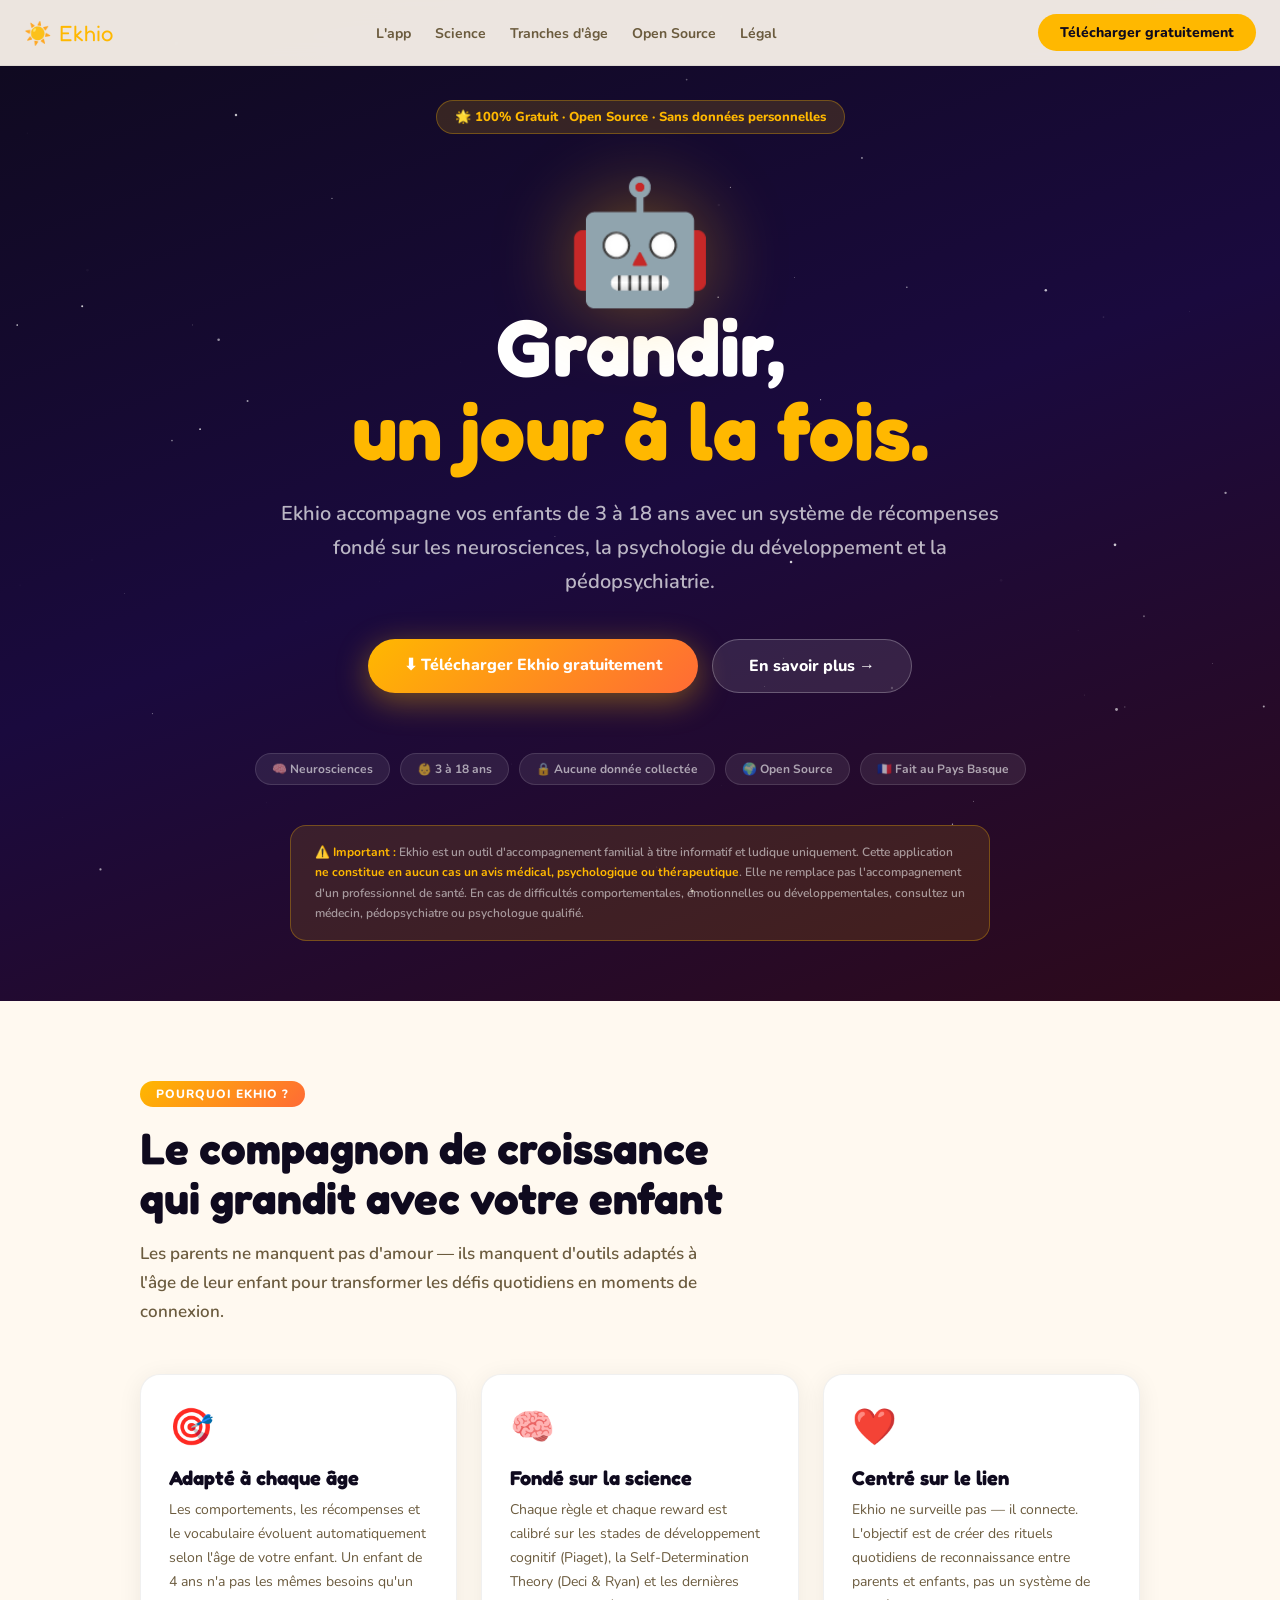
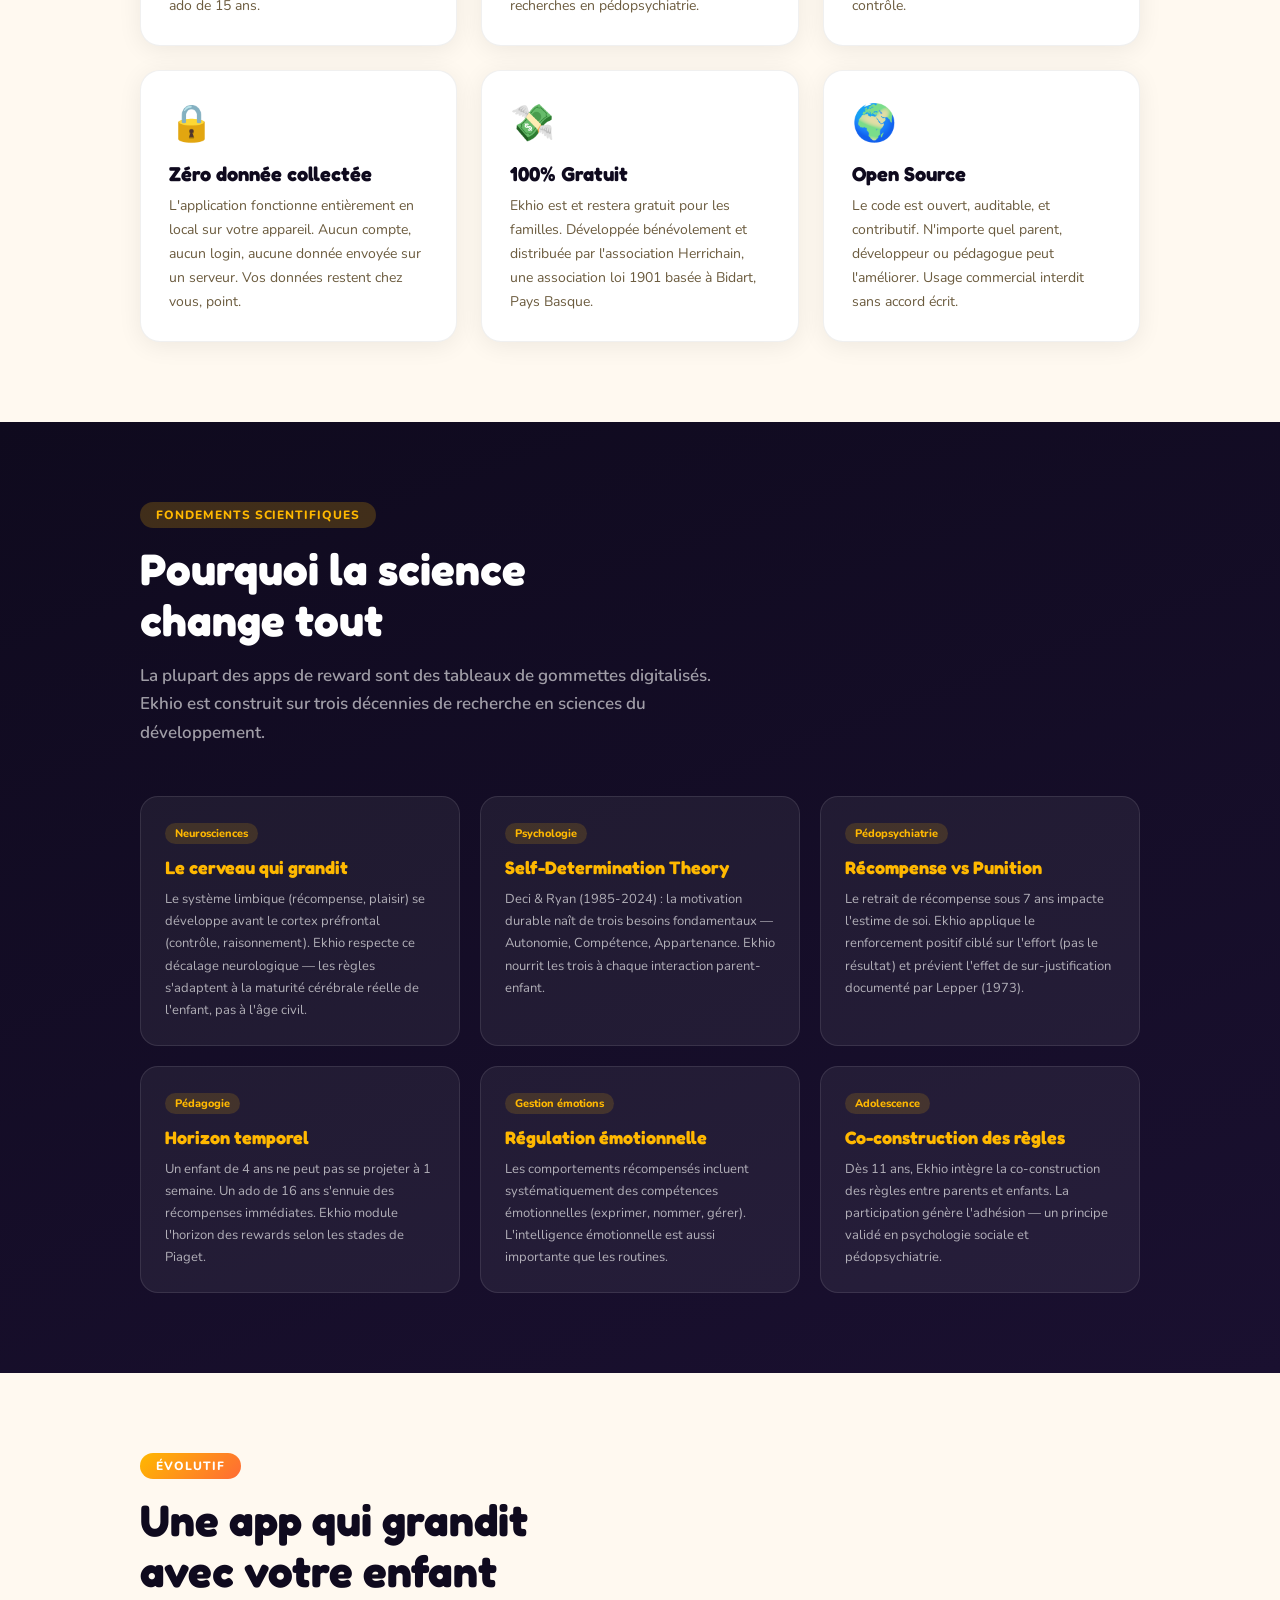
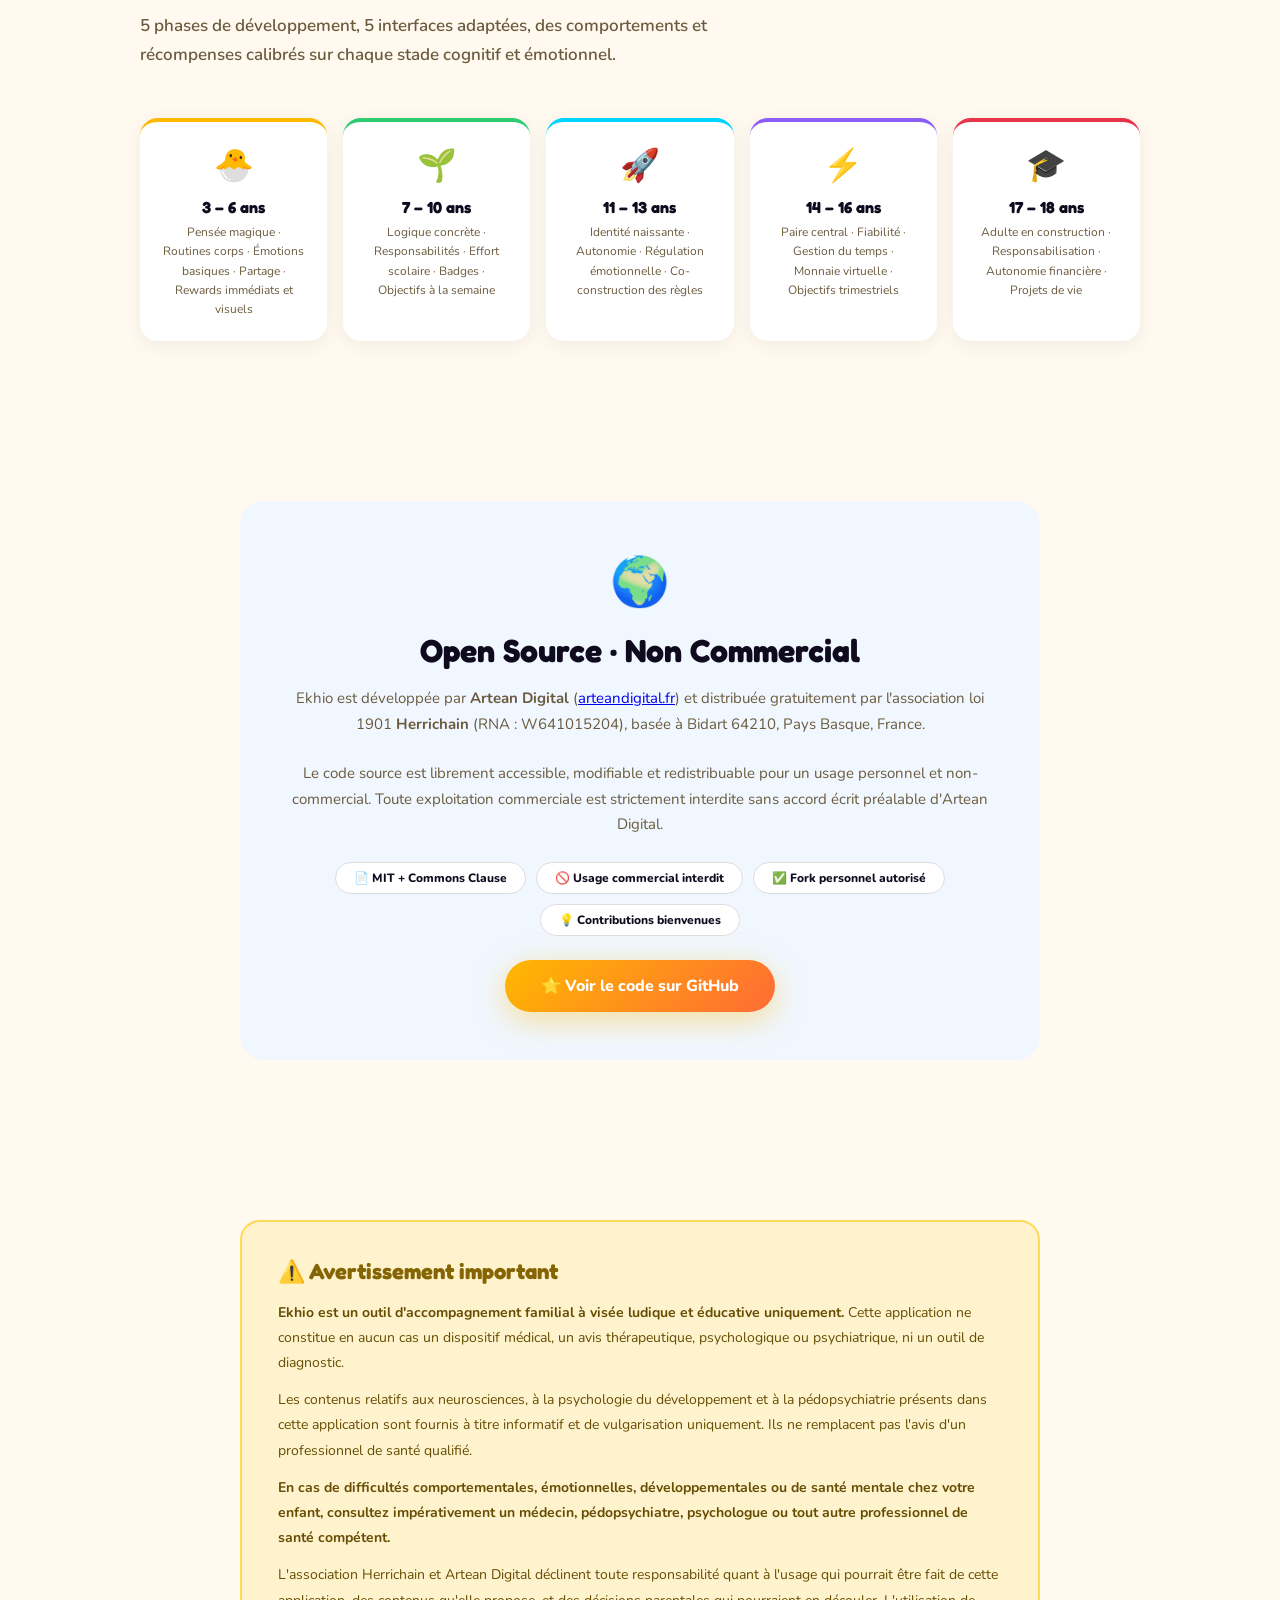
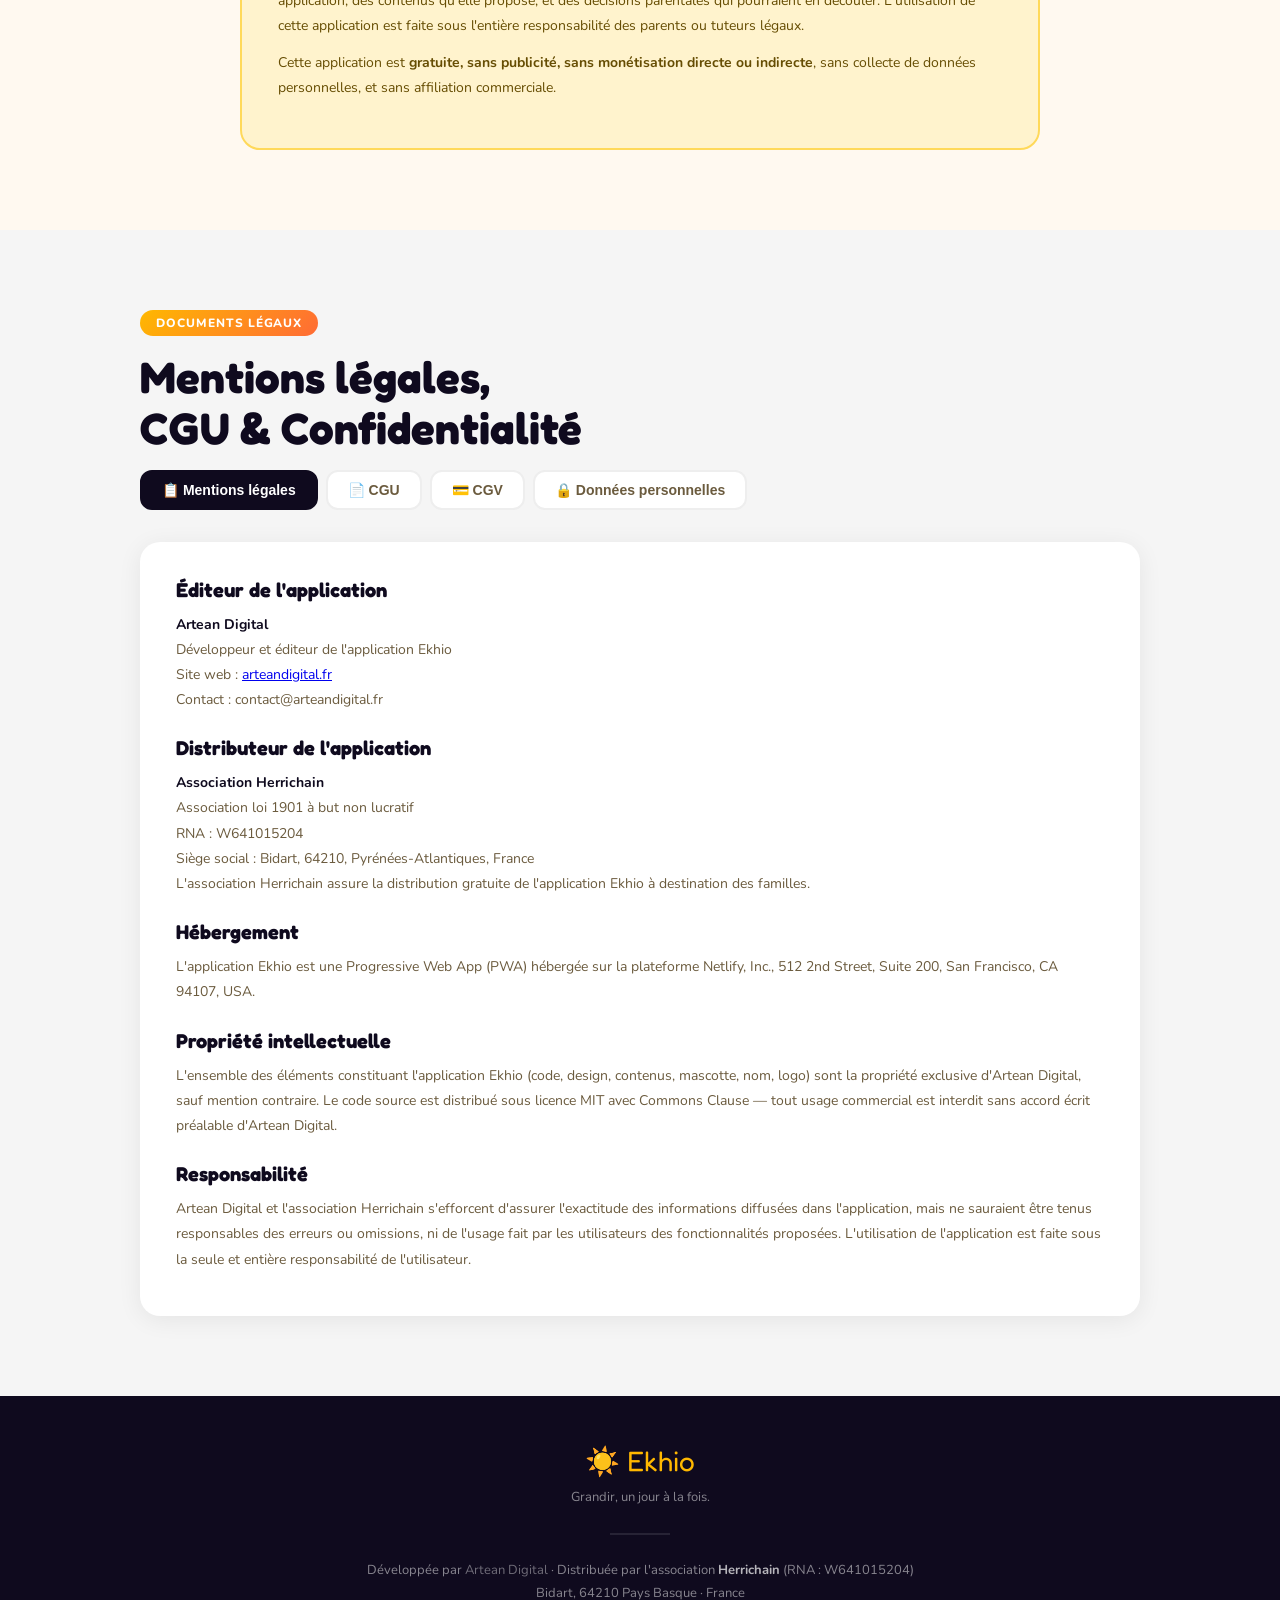
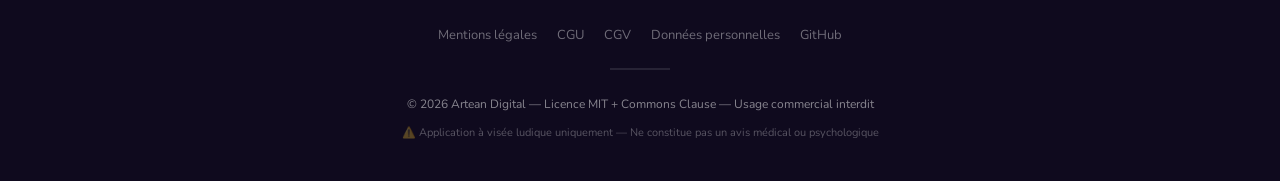
==== index.html @ a91593f1 "🌟 Initial commit — Ekhio landing page, LICENSE MIT+Commons Clause, README" ====
<!DOCTYPE html>
<html lang="fr">
<head>
  <meta charset="UTF-8">
  <meta name="viewport" content="width=device-width, initial-scale=1.0">
  <title>Ekhio — Le compagnon de croissance de vos enfants</title>
  <meta name="description" content="Ekhio est une application familiale gratuite et open source pour accompagner la croissance de vos enfants de 3 à 18 ans. Fondée sur les neurosciences et la pédopsychiatrie.">
  <link rel="preconnect" href="https://fonts.googleapis.com">
  <link href="https://fonts.googleapis.com/css2?family=Nunito:wght@400;600;700;800;900&family=Fredoka+One&display=swap" rel="stylesheet">
  <style>
    :root {
      --sun: #FFB800;
      --sun-dark: #E8A000;
      --red: #E8344A;
      --dark: #0F0A1E;
      --dark2: #1A1030;
      --text: #1A1208;
      --muted: #6B5B3E;
      --faint: #B8A898;
      --bg: #FFF9F0;
      --white: #FFFFFF;
      --green: #2ECC71;
      --purple: #8B5CF6;
      --cyan: #00D4FF;
    }
    *{margin:0;padding:0;box-sizing:border-box}
    html{scroll-behavior:smooth}
    body{font-family:'Nunito',sans-serif;background:var(--bg);color:var(--text);overflow-x:hidden}

    /* ===== NAV ===== */
    nav{position:fixed;top:0;left:0;right:0;z-index:100;background:rgba(255,249,240,0.92);backdrop-filter:blur(12px);border-bottom:1px solid rgba(0,0,0,.06);padding:14px 24px;display:flex;align-items:center;justify-content:space-between}
    .nav-logo{font-family:'Fredoka One',cursive;font-size:22px;color:var(--dark);display:flex;align-items:center;gap:8px}
    .nav-logo span{color:var(--sun)}
    .nav-links{display:flex;gap:24px;list-style:none}
    .nav-links a{text-decoration:none;color:var(--muted);font-weight:700;font-size:14px;transition:.2s}
    .nav-links a:hover{color:var(--dark)}
    .nav-cta{background:var(--sun);color:var(--dark);border-radius:999px;padding:9px 22px;font-weight:800;font-size:14px;text-decoration:none;transition:.2s}
    .nav-cta:hover{background:var(--sun-dark)}
    @media(max-width:640px){.nav-links{display:none}}

    /* ===== HERO ===== */
    .hero{min-height:100vh;background:linear-gradient(160deg,#0F0A1E 0%,#1A0A3E 50%,#2E0A1A 100%);display:flex;align-items:center;justify-content:center;padding:100px 24px 60px;position:relative;overflow:hidden}
    .hero-stars{position:absolute;inset:0;pointer-events:none}
    .hero-inner{max-width:900px;width:100%;text-align:center;position:relative;z-index:2}
    .hero-badge{display:inline-flex;align-items:center;gap:8px;background:rgba(255,184,0,.15);border:1px solid rgba(255,184,0,.3);border-radius:999px;padding:7px 18px;font-size:13px;font-weight:800;color:var(--sun);margin-bottom:28px}
    .hero h1{font-family:'Fredoka One',cursive;font-size:clamp(42px,8vw,80px);color:#fff;line-height:1.05;margin-bottom:24px}
    .hero h1 span{color:var(--sun)}
    .hero-sub{font-size:clamp(16px,2.5vw,20px);color:rgba(255,255,255,.7);max-width:60ch;margin:0 auto 40px;line-height:1.7;font-weight:600}
    .hero-btns{display:flex;gap:14px;justify-content:center;flex-wrap:wrap;margin-bottom:60px}
    .btn-primary{background:linear-gradient(135deg,var(--sun),#FF6B35);color:#fff;border-radius:999px;padding:15px 36px;font-weight:800;font-size:16px;text-decoration:none;box-shadow:0 8px 32px rgba(255,184,0,.4);transition:.2s}
    .btn-primary:hover{transform:translateY(-2px);box-shadow:0 12px 40px rgba(255,184,0,.5)}
    .btn-secondary{background:rgba(255,255,255,.1);color:#fff;border:1.5px solid rgba(255,255,255,.25);border-radius:999px;padding:15px 36px;font-weight:800;font-size:16px;text-decoration:none;transition:.2s}
    .btn-secondary:hover{background:rgba(255,255,255,.18)}
    .hero-robot{font-size:120px;margin-bottom:-20px;filter:drop-shadow(0 0 40px rgba(255,184,0,.4));animation:float 4s ease-in-out infinite}
    @keyframes float{0%,100%{transform:translateY(0)}50%{transform:translateY(-16px)}}
    .hero-pills{display:flex;gap:10px;justify-content:center;flex-wrap:wrap}
    .pill{background:rgba(255,255,255,.08);border:1px solid rgba(255,255,255,.12);border-radius:999px;padding:7px 16px;font-size:12px;font-weight:700;color:rgba(255,255,255,.6)}

    /* ===== DISCLAIMER HERO ===== */
    .disclaimer-hero{background:rgba(255,184,0,.12);border:1.5px solid rgba(255,184,0,.3);border-radius:16px;padding:16px 24px;max-width:700px;margin:40px auto 0;text-align:left}
    .disclaimer-hero p{font-size:12px;color:rgba(255,255,255,.55);line-height:1.7;font-weight:600}
    .disclaimer-hero strong{color:var(--sun)}

    /* ===== SECTIONS ===== */
    section{padding:80px 24px}
    .container{max-width:1000px;margin:0 auto}
    .section-badge{display:inline-block;background:linear-gradient(135deg,var(--sun),#FF6B35);color:#fff;border-radius:999px;padding:5px 16px;font-size:12px;font-weight:800;margin-bottom:16px;text-transform:uppercase;letter-spacing:.08em}
    .section-title{font-family:'Fredoka One',cursive;font-size:clamp(28px,5vw,44px);color:var(--dark);margin-bottom:16px;line-height:1.15}
    .section-sub{font-size:17px;color:var(--muted);max-width:58ch;line-height:1.7;font-weight:600;margin-bottom:48px}

    /* ===== VALEUR ===== */
    .value-grid{display:grid;grid-template-columns:repeat(auto-fit,minmax(280px,1fr));gap:24px}
    .value-card{background:#fff;border-radius:20px;padding:28px;box-shadow:0 4px 24px rgba(0,0,0,.07);border:1.5px solid rgba(0,0,0,.06)}
    .value-card .ic{font-size:36px;margin-bottom:14px}
    .value-card h3{font-family:'Fredoka One',cursive;font-size:20px;color:var(--dark);margin-bottom:8px}
    .value-card p{font-size:14px;color:var(--muted);line-height:1.7}

    /* ===== SCIENCE ===== */
    .science{background:linear-gradient(160deg,#0F0A1E,#1A1030)}
    .science .section-title{color:#fff}
    .science .section-sub{color:rgba(255,255,255,.6)}
    .science-grid{display:grid;grid-template-columns:repeat(auto-fit,minmax(260px,1fr));gap:20px}
    .science-card{background:rgba(255,255,255,.06);border:1px solid rgba(255,255,255,.1);border-radius:18px;padding:24px}
    .science-card h3{font-family:'Fredoka One',cursive;font-size:18px;color:var(--sun);margin-bottom:10px}
    .science-card p{font-size:13px;color:rgba(255,255,255,.65);line-height:1.7}
    .science-card .tag{display:inline-block;background:rgba(255,184,0,.15);color:var(--sun);border-radius:999px;padding:3px 10px;font-size:11px;font-weight:800;margin-bottom:12px}

    /* ===== AGES ===== */
    .ages-grid{display:grid;grid-template-columns:repeat(auto-fit,minmax(180px,1fr));gap:16px}
    .age-card{background:#fff;border-radius:18px;padding:22px;box-shadow:0 4px 20px rgba(0,0,0,.06);border-top:4px solid var(--accent, var(--sun));text-align:center}
    .age-card .emoji{font-size:32px;margin-bottom:10px}
    .age-card h3{font-family:'Fredoka One',cursive;font-size:16px;color:var(--dark);margin-bottom:6px}
    .age-card p{font-size:12px;color:var(--muted);line-height:1.6}

    /* ===== OPEN SOURCE ===== */
    .opensource{background:#F0F7FF;border-radius:24px;padding:48px;text-align:center;max-width:800px;margin:0 auto}
    .opensource h2{font-family:'Fredoka One',cursive;font-size:32px;color:var(--dark);margin-bottom:16px}
    .opensource p{font-size:15px;color:var(--muted);line-height:1.7;margin-bottom:24px}
    .license-badges{display:flex;gap:10px;justify-content:center;flex-wrap:wrap}
    .license-badge{background:#fff;border:1.5px solid #ddd;border-radius:999px;padding:7px 18px;font-size:12px;font-weight:800;color:var(--dark)}

    /* ===== DISCLAIMER SECTION ===== */
    .disclaimer-section{background:#FFF3CD;border:2px solid #FFD95A;border-radius:20px;padding:36px;max-width:800px;margin:0 auto}
    .disclaimer-section h2{font-family:'Fredoka One',cursive;font-size:22px;color:#856404;margin-bottom:16px;display:flex;align-items:center;gap:10px}
    .disclaimer-section p{font-size:14px;color:#664d03;line-height:1.8;margin-bottom:12px}

    /* ===== LEGAL TABS ===== */
    .legal-tabs{display:flex;gap:8px;flex-wrap:wrap;margin-bottom:32px}
    .legal-tab{background:#fff;border:2px solid #eee;border-radius:12px;padding:10px 20px;font-weight:800;font-size:14px;cursor:pointer;transition:.2s;color:var(--muted)}
    .legal-tab.active{background:var(--dark);color:#fff;border-color:var(--dark)}
    .legal-content{display:none;background:#fff;border-radius:20px;padding:36px;box-shadow:0 4px 24px rgba(0,0,0,.07)}
    .legal-content.active{display:block}
    .legal-content h3{font-family:'Fredoka One',cursive;font-size:20px;color:var(--dark);margin:24px 0 10px}
    .legal-content h3:first-child{margin-top:0}
    .legal-content p,.legal-content li{font-size:14px;color:var(--muted);line-height:1.8;margin-bottom:8px}
    .legal-content ul{padding-left:20px;margin-bottom:12px}
    .legal-content strong{color:var(--dark)}

    /* ===== FOOTER ===== */
    footer{background:var(--dark);color:rgba(255,255,255,.5);padding:48px 24px 32px;text-align:center}
    footer .footer-logo{font-family:'Fredoka One',cursive;font-size:28px;color:#fff;margin-bottom:8px}
    footer .footer-logo span{color:var(--sun)}
    footer p{font-size:13px;line-height:1.8;margin-bottom:6px}
    footer a{color:rgba(255,255,255,.4);text-decoration:none}
    footer a:hover{color:var(--sun)}
    .footer-links{display:flex;gap:20px;justify-content:center;flex-wrap:wrap;margin:20px 0;font-size:13px}
    .footer-sep{width:60px;height:2px;background:rgba(255,255,255,.1);margin:24px auto}
  </style>
</head>
<body>

<!-- NAV -->
<nav>
  <div class="nav-logo">☀️ <span>Ekhio</span></div>
  <ul class="nav-links">
    <li><a href="#valeur">L'app</a></li>
    <li><a href="#science">Science</a></li>
    <li><a href="#ages">Tranches d'âge</a></li>
    <li><a href="#opensource">Open Source</a></li>
    <li><a href="#legal">Légal</a></li>
  </ul>
  <a href="#download" class="nav-cta">Télécharger gratuitement</a>
</nav>

<!-- HERO -->
<section class="hero" id="home">
  <canvas class="hero-stars" id="starsCanvas"></canvas>
  <div class="hero-inner">
    <div class="hero-badge">🌟 100% Gratuit · Open Source · Sans données personnelles</div>
    <div class="hero-robot">🤖</div>
    <h1>Grandir,<br><span>un jour à la fois.</span></h1>
    <p class="hero-sub">Ekhio accompagne vos enfants de 3 à 18 ans avec un système de récompenses fondé sur les neurosciences, la psychologie du développement et la pédopsychiatrie.</p>
    <div class="hero-btns">
      <a href="#download" class="btn-primary">⬇ Télécharger Ekhio gratuitement</a>
      <a href="#science" class="btn-secondary">En savoir plus →</a>
    </div>
    <div class="hero-pills">
      <span class="pill">🧠 Neurosciences</span>
      <span class="pill">👶 3 à 18 ans</span>
      <span class="pill">🔒 Aucune donnée collectée</span>
      <span class="pill">🌍 Open Source</span>
      <span class="pill">🇫🇷 Fait au Pays Basque</span>
    </div>
    <div class="disclaimer-hero">
      <p><strong>⚠️ Important :</strong> Ekhio est un outil d'accompagnement familial à titre informatif et ludique uniquement. Cette application <strong>ne constitue en aucun cas un avis médical, psychologique ou thérapeutique</strong>. Elle ne remplace pas l'accompagnement d'un professionnel de santé. En cas de difficultés comportementales, émotionnelles ou développementales, consultez un médecin, pédopsychiatre ou psychologue qualifié.</p>
    </div>
  </div>
</section>

<!-- PROPOSITION DE VALEUR -->
<section id="valeur">
  <div class="container">
    <div class="section-badge">Pourquoi Ekhio ?</div>
    <h2 class="section-title">Le compagnon de croissance<br>qui grandit avec votre enfant</h2>
    <p class="section-sub">Les parents ne manquent pas d'amour — ils manquent d'outils adaptés à l'âge de leur enfant pour transformer les défis quotidiens en moments de connexion.</p>
    <div class="value-grid">
      <div class="value-card">
        <div class="ic">🎯</div>
        <h3>Adapté à chaque âge</h3>
        <p>Les comportements, les récompenses et le vocabulaire évoluent automatiquement selon l'âge de votre enfant. Un enfant de 4 ans n'a pas les mêmes besoins qu'un ado de 15 ans.</p>
      </div>
      <div class="value-card">
        <div class="ic">🧠</div>
        <h3>Fondé sur la science</h3>
        <p>Chaque règle et chaque reward est calibré sur les stades de développement cognitif (Piaget), la Self-Determination Theory (Deci & Ryan) et les dernières recherches en pédopsychiatrie.</p>
      </div>
      <div class="value-card">
        <div class="ic">❤️</div>
        <h3>Centré sur le lien</h3>
        <p>Ekhio ne surveille pas — il connecte. L'objectif est de créer des rituels quotidiens de reconnaissance entre parents et enfants, pas un système de contrôle.</p>
      </div>
      <div class="value-card">
        <div class="ic">🔒</div>
        <h3>Zéro donnée collectée</h3>
        <p>L'application fonctionne entièrement en local sur votre appareil. Aucun compte, aucun login, aucune donnée envoyée sur un serveur. Vos données restent chez vous, point.</p>
      </div>
      <div class="value-card">
        <div class="ic">💸</div>
        <h3>100% Gratuit</h3>
        <p>Ekhio est et restera gratuit pour les familles. Développée bénévolement et distribuée par l'association Herrichain, une association loi 1901 basée à Bidart, Pays Basque.</p>
      </div>
      <div class="value-card">
        <div class="ic">🌍</div>
        <h3>Open Source</h3>
        <p>Le code est ouvert, auditable, et contributif. N'importe quel parent, développeur ou pédagogue peut l'améliorer. Usage commercial interdit sans accord écrit.</p>
      </div>
    </div>
  </div>
</section>

<!-- SCIENCE -->
<section id="science" class="science">
  <div class="container">
    <div class="section-badge" style="background:rgba(255,184,0,.2);color:var(--sun)">Fondements scientifiques</div>
    <h2 class="section-title">Pourquoi la science<br>change tout</h2>
    <p class="section-sub">La plupart des apps de reward sont des tableaux de gommettes digitalisés. Ekhio est construit sur trois décennies de recherche en sciences du développement.</p>
    <div class="science-grid">
      <div class="science-card">
        <div class="tag">Neurosciences</div>
        <h3>Le cerveau qui grandit</h3>
        <p>Le système limbique (récompense, plaisir) se développe avant le cortex préfrontal (contrôle, raisonnement). Ekhio respecte ce décalage neurologique — les règles s'adaptent à la maturité cérébrale réelle de l'enfant, pas à l'âge civil.</p>
      </div>
      <div class="science-card">
        <div class="tag">Psychologie</div>
        <h3>Self-Determination Theory</h3>
        <p>Deci & Ryan (1985-2024) : la motivation durable naît de trois besoins fondamentaux — Autonomie, Compétence, Appartenance. Ekhio nourrit les trois à chaque interaction parent-enfant.</p>
      </div>
      <div class="science-card">
        <div class="tag">Pédopsychiatrie</div>
        <h3>Récompense vs Punition</h3>
        <p>Le retrait de récompense sous 7 ans impacte l'estime de soi. Ekhio applique le renforcement positif ciblé sur l'effort (pas le résultat) et prévient l'effet de sur-justification documenté par Lepper (1973).</p>
      </div>
      <div class="science-card">
        <div class="tag">Pédagogie</div>
        <h3>Horizon temporel</h3>
        <p>Un enfant de 4 ans ne peut pas se projeter à 1 semaine. Un ado de 16 ans s'ennuie des récompenses immédiates. Ekhio module l'horizon des rewards selon les stades de Piaget.</p>
      </div>
      <div class="science-card">
        <div class="tag">Gestion émotions</div>
        <h3>Régulation émotionnelle</h3>
        <p>Les comportements récompensés incluent systématiquement des compétences émotionnelles (exprimer, nommer, gérer). L'intelligence émotionnelle est aussi importante que les routines.</p>
      </div>
      <div class="science-card">
        <div class="tag">Adolescence</div>
        <h3>Co-construction des règles</h3>
        <p>Dès 11 ans, Ekhio intègre la co-construction des règles entre parents et enfants. La participation génère l'adhésion — un principe validé en psychologie sociale et pédopsychiatrie.</p>
      </div>
    </div>
  </div>
</section>

<!-- TRANCHES D'ÂGE -->
<section id="ages">
  <div class="container">
    <div class="section-badge">Évolutif</div>
    <h2 class="section-title">Une app qui grandit<br>avec votre enfant</h2>
    <p class="section-sub">5 phases de développement, 5 interfaces adaptées, des comportements et récompenses calibrés sur chaque stade cognitif et émotionnel.</p>
    <div class="ages-grid">
      <div class="age-card" style="--accent:#FFB800">
        <div class="emoji">🐣</div>
        <h3>3 – 6 ans</h3>
        <p>Pensée magique · Routines corps · Émotions basiques · Partage · Rewards immédiats et visuels</p>
      </div>
      <div class="age-card" style="--accent:#2ECC71">
        <div class="emoji">🌱</div>
        <h3>7 – 10 ans</h3>
        <p>Logique concrète · Responsabilités · Effort scolaire · Badges · Objectifs à la semaine</p>
      </div>
      <div class="age-card" style="--accent:#00D4FF">
        <div class="emoji">🚀</div>
        <h3>11 – 13 ans</h3>
        <p>Identité naissante · Autonomie · Régulation émotionnelle · Co-construction des règles</p>
      </div>
      <div class="age-card" style="--accent:#8B5CF6">
        <div class="emoji">⚡</div>
        <h3>14 – 16 ans</h3>
        <p>Paire central · Fiabilité · Gestion du temps · Monnaie virtuelle · Objectifs trimestriels</p>
      </div>
      <div class="age-card" style="--accent:#E8344A">
        <div class="emoji">🎓</div>
        <h3>17 – 18 ans</h3>
        <p>Adulte en construction · Responsabilisation · Autonomie financière · Projets de vie</p>
      </div>
    </div>
  </div>
</section>

<!-- OPEN SOURCE -->
<section id="opensource">
  <div class="container">
    <div class="opensource">
      <div style="font-size:48px;margin-bottom:16px">🌍</div>
      <h2>Open Source · Non Commercial</h2>
      <p>Ekhio est développée par <strong>Artean Digital</strong> (<a href="https://arteandigital.fr" target="_blank">arteandigital.fr</a>) et distribuée gratuitement par l'association loi 1901 <strong>Herrichain</strong> (RNA : W641015204), basée à Bidart 64210, Pays Basque, France.</p>
      <p>Le code source est librement accessible, modifiable et redistribuable pour un usage personnel et non-commercial. Toute exploitation commerciale est strictement interdite sans accord écrit préalable d'Artean Digital.</p>
      <div class="license-badges">
        <span class="license-badge">📄 MIT + Commons Clause</span>
        <span class="license-badge">🚫 Usage commercial interdit</span>
        <span class="license-badge">✅ Fork personnel autorisé</span>
        <span class="license-badge">💡 Contributions bienvenues</span>
      </div>
      <div style="margin-top:24px">
        <a href="https://github.com/ouiblock/kidzreward" target="_blank" class="btn-primary" style="display:inline-block">⭐ Voir le code sur GitHub</a>
      </div>
    </div>
  </div>
</section>

<!-- DISCLAIMER -->
<section id="disclaimer">
  <div class="container">
    <div class="disclaimer-section">
      <h2>⚠️ Avertissement important</h2>
      <p><strong>Ekhio est un outil d'accompagnement familial à visée ludique et éducative uniquement.</strong> Cette application ne constitue en aucun cas un dispositif médical, un avis thérapeutique, psychologique ou psychiatrique, ni un outil de diagnostic.</p>
      <p>Les contenus relatifs aux neurosciences, à la psychologie du développement et à la pédopsychiatrie présents dans cette application sont fournis à titre informatif et de vulgarisation uniquement. Ils ne remplacent pas l'avis d'un professionnel de santé qualifié.</p>
      <p><strong>En cas de difficultés comportementales, émotionnelles, développementales ou de santé mentale chez votre enfant, consultez impérativement un médecin, pédopsychiatre, psychologue ou tout autre professionnel de santé compétent.</strong></p>
      <p>L'association Herrichain et Artean Digital déclinent toute responsabilité quant à l'usage qui pourrait être fait de cette application, des contenus qu'elle propose, et des décisions parentales qui pourraient en découler. L'utilisation de cette application est faite sous l'entière responsabilité des parents ou tuteurs légaux.</p>
      <p>Cette application est <strong>gratuite, sans publicité, sans monétisation directe ou indirecte</strong>, sans collecte de données personnelles, et sans affiliation commerciale.</p>
    </div>
  </div>
</section>

<!-- LEGAL -->
<section id="legal" style="background:#F5F5F5">
  <div class="container">
    <div class="section-badge">Documents légaux</div>
    <h2 class="section-title">Mentions légales,<br>CGU & Confidentialité</h2>
    <div class="legal-tabs">
      <button class="legal-tab active" onclick="showTab('mentions')">📋 Mentions légales</button>
      <button class="legal-tab" onclick="showTab('cgu')">📄 CGU</button>
      <button class="legal-tab" onclick="showTab('cgv')">💳 CGV</button>
      <button class="legal-tab" onclick="showTab('confidentialite')">🔒 Données personnelles</button>
    </div>

    <!-- MENTIONS LÉGALES -->
    <div id="tab-mentions" class="legal-content active">
      <h3>Éditeur de l'application</h3>
      <p><strong>Artean Digital</strong><br>
      Développeur et éditeur de l'application Ekhio<br>
      Site web : <a href="https://arteandigital.fr">arteandigital.fr</a><br>
      Contact : contact@arteandigital.fr</p>

      <h3>Distributeur de l'application</h3>
      <p><strong>Association Herrichain</strong><br>
      Association loi 1901 à but non lucratif<br>
      RNA : W641015204<br>
      Siège social : Bidart, 64210, Pyrénées-Atlantiques, France<br>
      L'association Herrichain assure la distribution gratuite de l'application Ekhio à destination des familles.</p>

      <h3>Hébergement</h3>
      <p>L'application Ekhio est une Progressive Web App (PWA) hébergée sur la plateforme Netlify, Inc., 512 2nd Street, Suite 200, San Francisco, CA 94107, USA.</p>

      <h3>Propriété intellectuelle</h3>
      <p>L'ensemble des éléments constituant l'application Ekhio (code, design, contenus, mascotte, nom, logo) sont la propriété exclusive d'Artean Digital, sauf mention contraire. Le code source est distribué sous licence MIT avec Commons Clause — tout usage commercial est interdit sans accord écrit préalable d'Artean Digital.</p>

      <h3>Responsabilité</h3>
      <p>Artean Digital et l'association Herrichain s'efforcent d'assurer l'exactitude des informations diffusées dans l'application, mais ne sauraient être tenus responsables des erreurs ou omissions, ni de l'usage fait par les utilisateurs des fonctionnalités proposées. L'utilisation de l'application est faite sous la seule et entière responsabilité de l'utilisateur.</p>
    </div>

    <!-- CGU -->
    <div id="tab-cgu" class="legal-content">
      <h3>Article 1 — Objet</h3>
      <p>Les présentes Conditions Générales d'Utilisation (CGU) ont pour objet de définir les modalités d'utilisation de l'application Ekhio, développée par Artean Digital et distribuée gratuitement par l'association loi 1901 Herrichain (RNA : W641015204).</p>

      <h3>Article 2 — Accès et gratuité</h3>
      <p>L'application Ekhio est accessible gratuitement, sans inscription, sans création de compte et sans abonnement. Aucun paiement ne sera jamais demandé à l'utilisateur pour accéder aux fonctionnalités de base de l'application.</p>

      <h3>Article 3 — Nature de l'application</h3>
      <p>Ekhio est un outil d'accompagnement familial à visée ludique et éducative. <strong>Elle ne constitue en aucun cas un dispositif médical, un logiciel de santé, un outil de diagnostic ou de thérapie.</strong> Les contenus de l'application sont fournis à titre informatif uniquement et ne remplacent en aucun cas l'avis d'un professionnel de santé.</p>

      <h3>Article 4 — Utilisation autorisée</h3>
      <ul>
        <li>Usage personnel et familial non-commercial</li>
        <li>Installation sur les appareils personnels de la famille</li>
        <li>Modification du code source pour usage personnel (conformément à la licence MIT + Commons Clause)</li>
        <li>Contribution au projet open source via GitHub</li>
      </ul>

      <h3>Article 5 — Utilisation interdite</h3>
      <ul>
        <li>Toute exploitation commerciale directe ou indirecte de l'application ou de son code</li>
        <li>Revente, mise à disposition payante ou intégration dans un service commercial</li>
        <li>Suppression ou modification des mentions légales et de la licence</li>
        <li>Usage à des fins de surveillance, de contrôle abusif ou de maltraitance</li>
      </ul>

      <h3>Article 6 — Responsabilité</h3>
      <p>Artean Digital et l'association Herrichain déclinent toute responsabilité concernant : les décisions parentales prises sur la base des contenus de l'application ; les conséquences de l'utilisation ou de la non-utilisation de l'application ; les éventuels dysfonctionnements techniques. L'utilisateur reconnaît utiliser l'application sous sa seule et entière responsabilité.</p>

      <h3>Article 7 — Modifications</h3>
      <p>Artean Digital se réserve le droit de modifier les présentes CGU à tout moment. Les modifications prennent effet dès leur publication dans l'application ou sur le site web associé.</p>

      <h3>Article 8 — Droit applicable</h3>
      <p>Les présentes CGU sont soumises au droit français. En cas de litige, les tribunaux compétents de Bayonne (64) seront seuls compétents.</p>
    </div>

    <!-- CGV -->
    <div id="tab-cgv" class="legal-content">
      <h3>Article 1 — Application gratuite</h3>
      <p><strong>L'application Ekhio est entièrement gratuite.</strong> Aucune transaction commerciale n'est réalisée dans le cadre de l'utilisation de l'application. Il n'existe pas de version payante, d'abonnement, d'achat intégré (in-app purchase), ni de monétisation d'aucune sorte.</p>

      <h3>Article 2 — Absence de vente</h3>
      <p>Dans la mesure où aucune vente de produit ou de service n'est réalisée par Artean Digital ou l'association Herrichain dans le cadre de l'application Ekhio, les présentes CGV ont pour unique objet de préciser cette absence de transaction commerciale et de protéger les droits des utilisateurs en conséquence.</p>

      <h3>Article 3 — Dons et soutien</h3>
      <p>L'association Herrichain peut être soutenue par des dons bénévoles de particuliers ou d'entreprises. Ces dons sont entièrement volontaires et ne donnent accès à aucune fonctionnalité supplémentaire de l'application. Tout don à l'association est soumis aux règles fiscales applicables aux associations loi 1901.</p>

      <h3>Article 4 — Licence commerciale</h3>
      <p>Toute utilisation commerciale du code source d'Ekhio nécessite l'obtention d'une licence commerciale auprès d'Artean Digital. Pour toute demande : contact@arteandigital.fr</p>
    </div>

    <!-- DONNÉES PERSONNELLES -->
    <div id="tab-confidentialite" class="legal-content">
      <h3>Principe fondamental : zéro collecte</h3>
      <p><strong>L'application Ekhio ne collecte, ne traite, ne stocke et ne transmet aucune donnée personnelle sur des serveurs distants.</strong> Il n'existe aucune base de données utilisateurs, aucun compte, aucun identifiant, aucun login, aucun mot de passe.</p>

      <h3>Stockage local uniquement</h3>
      <p>Les données de l'application (prénom de l'enfant, score d'étoiles, comportements, historique) sont stockées <strong>exclusivement sur votre appareil</strong> via le mécanisme localStorage du navigateur. Ces données ne quittent jamais votre appareil et sont inaccessibles à Artean Digital, à Herrichain ou à tout tiers.</p>

      <h3>Cookies fonctionnels</h3>
      <p>L'application utilise le localStorage du navigateur — techniquement assimilable à un cookie fonctionnel par la réglementation ePrivacy — <strong>uniquement pour mémoriser vos préférences et la progression de l'enfant</strong> entre les sessions. Aucun cookie tiers, aucun cookie publicitaire, aucun cookie de tracking n'est utilisé.</p>
      <p>Conformément aux recommandations de la CNIL, ces cookies étant strictement nécessaires au fonctionnement de l'application, ils ne nécessitent pas de consentement explicite. Vous pouvez effacer ces données à tout moment en utilisant la fonction "Remettre à zéro" dans les paramètres de l'application, ou en effaçant les données de navigation de votre navigateur.</p>

      <h3>Données relatives aux enfants</h3>
      <p>Dans le respect de la loi n°2024-120 du 19 février 2024 et du RGPD, aucune donnée relative à des mineurs n'est collectée, transmise ou traitée par nos soins. Le prénom saisi dans l'application reste sur votre appareil et n'est jamais communiqué à un tiers.</p>

      <h3>Hébergement et logs</h3>
      <p>L'application est hébergée sur Netlify. Netlify peut collecter des données techniques anonymes (logs de connexion, adresse IP) dans le cadre normal du service d'hébergement. Ces données sont soumises à la politique de confidentialité de Netlify et sont hors du contrôle d'Artean Digital. Pour plus d'informations : <a href="https://www.netlify.com/privacy/" target="_blank">netlify.com/privacy</a></p>

      <h3>Vos droits</h3>
      <p>Conformément au RGPD, vous disposez de droits sur vos données personnelles. Dans la mesure où aucune donnée personnelle n'est collectée par Artean Digital ou Herrichain, ces droits s'exercent directement sur votre appareil via les fonctionnalités de l'application (réinitialisation) ou les paramètres de votre navigateur.</p>

      <h3>Contact</h3>
      <p>Pour toute question relative à la protection des données : contact@arteandigital.fr</p>
    </div>
  </div>
</section>

<!-- FOOTER -->
<footer>
  <div class="footer-logo">☀️ <span>Ekhio</span></div>
  <p>Grandir, un jour à la fois.</p>
  <div class="footer-sep"></div>
  <p>Développée par <a href="https://arteandigital.fr" target="_blank">Artean Digital</a> · Distribuée par l'association <strong style="color:rgba(255,255,255,.7)">Herrichain</strong> (RNA : W641015204)<br>
  Bidart, 64210 Pays Basque · France</p>
  <div class="footer-links">
    <a href="#mentions" onclick="showTab('mentions');document.getElementById('legal').scrollIntoView()">Mentions légales</a>
    <a href="#cgu" onclick="showTab('cgu');document.getElementById('legal').scrollIntoView()">CGU</a>
    <a href="#cgv" onclick="showTab('cgv');document.getElementById('legal').scrollIntoView()">CGV</a>
    <a href="#confidentialite" onclick="showTab('confidentialite');document.getElementById('legal').scrollIntoView()">Données personnelles</a>
    <a href="https://github.com/ouiblock/kidzreward" target="_blank">GitHub</a>
  </div>
  <div class="footer-sep"></div>
  <p style="font-size:12px">© 2026 Artean Digital — Licence MIT + Commons Clause — Usage commercial interdit</p>
  <p style="font-size:11px;margin-top:8px;color:rgba(255,255,255,.3)">⚠️ Application à visée ludique uniquement — Ne constitue pas un avis médical ou psychologique</p>
</footer>

<script>
// Stars canvas
const canvas=document.getElementById('starsCanvas');
if(canvas){
  const ctx=canvas.getContext('2d');
  let stars=[];
  function resize(){canvas.width=window.innerWidth;canvas.height=window.innerHeight;}
  resize();window.addEventListener('resize',resize);
  for(let i=0;i<120;i++)stars.push({x:Math.random()*9999,y:Math.random()*9999,r:Math.random()*1.5,b:Math.random()*Math.PI*2,s:0.02+Math.random()*0.03});
  function drawStars(){
    ctx.clearRect(0,0,canvas.width,canvas.height);
    stars.forEach(s=>{
      s.b+=s.s;
      const a=0.3+0.5*Math.sin(s.b);
      ctx.fillStyle=`rgba(255,255,255,${a})`;
      ctx.beginPath();ctx.arc(s.x%canvas.width,s.y%canvas.height,s.r,0,Math.PI*2);ctx.fill();
    });
    requestAnimationFrame(drawStars);
  }
  drawStars();
}

// Legal tabs
function showTab(id){
  document.querySelectorAll('.legal-tab').forEach((t,i)=>{
    const ids=['mentions','cgu','cgv','confidentialite'];
    t.classList.toggle('active',ids[i]===id);
  });
  document.querySelectorAll('.legal-content').forEach(c=>c.classList.remove('active'));
  document.getElementById('tab-'+id).classList.add('active');
}
</script>
</body>
</html>
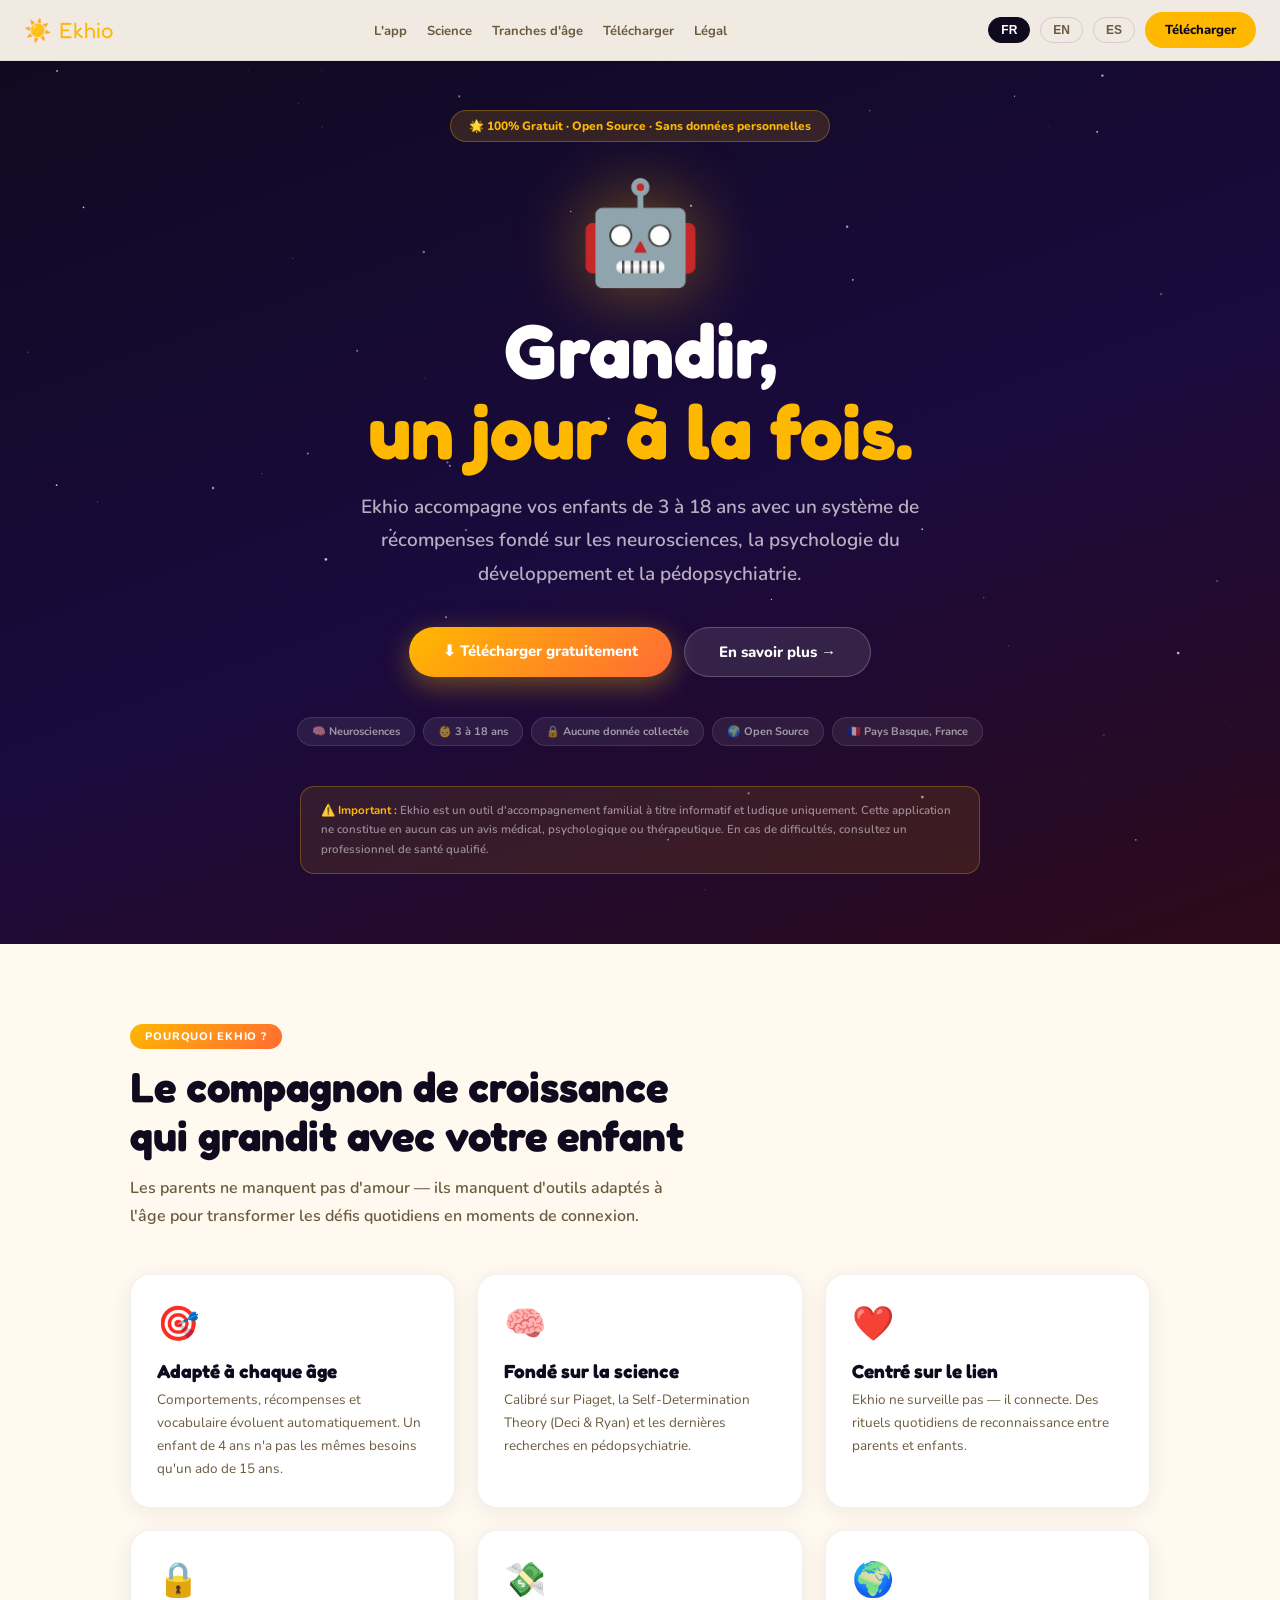
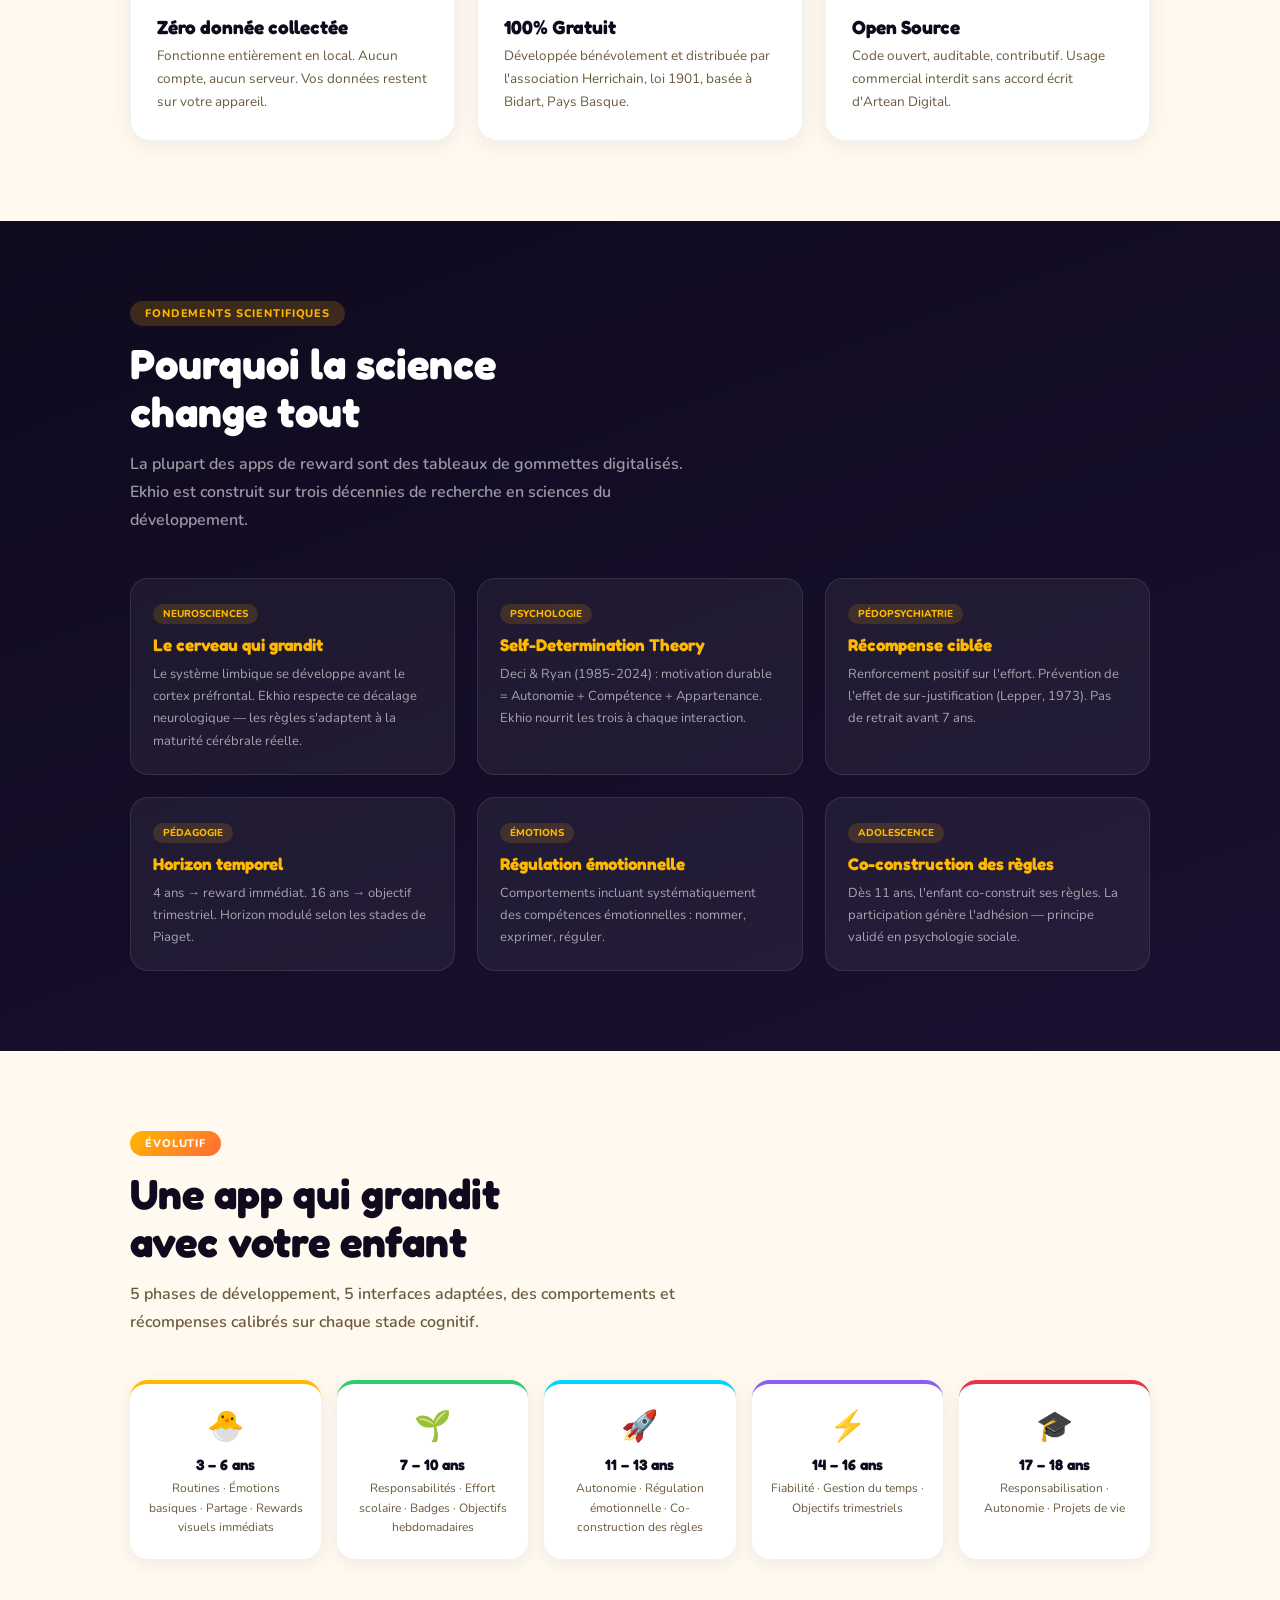
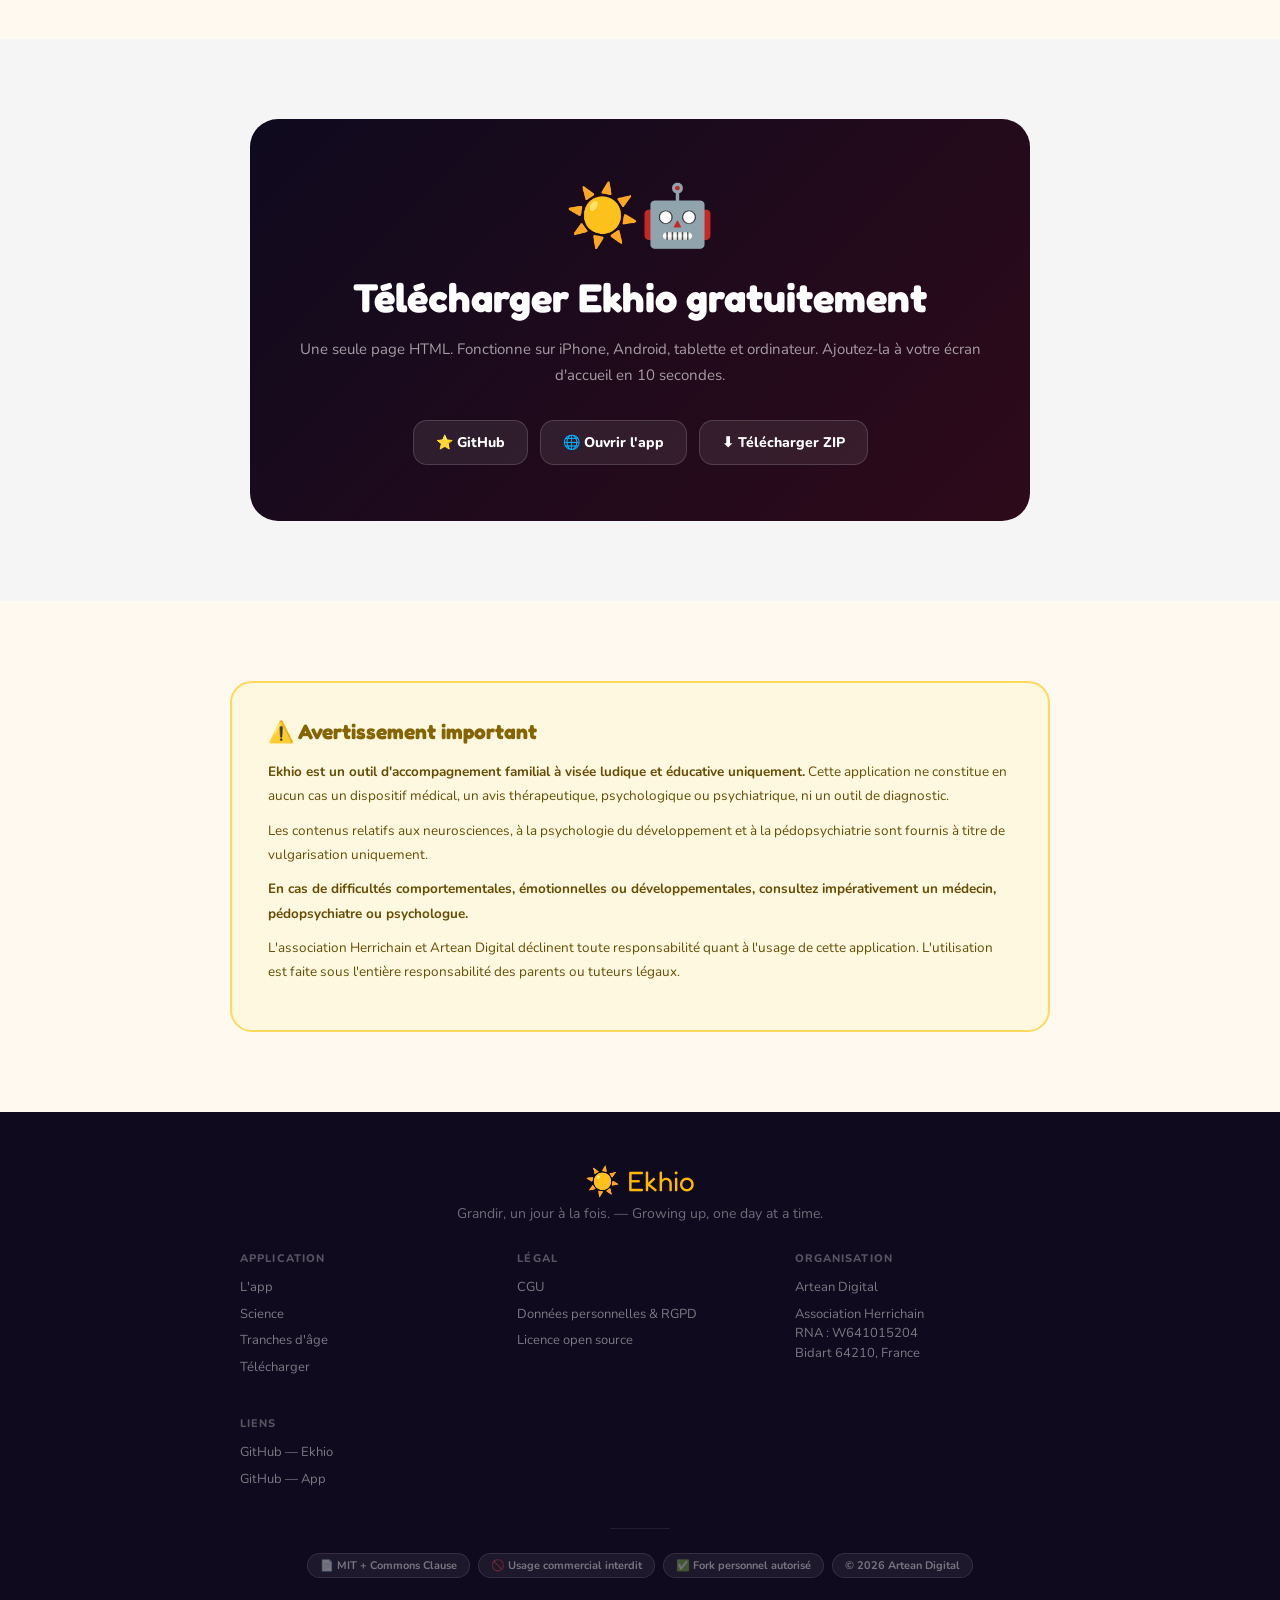
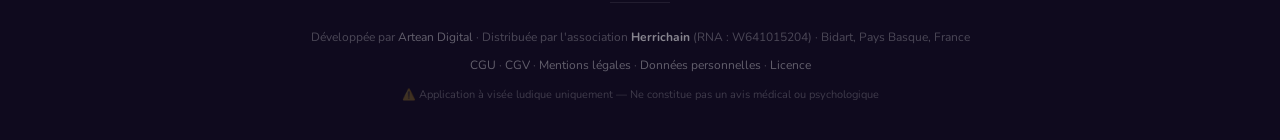
==== commit 41a4a361: "🌐 Landing trilingue FR/EN/ES + page licence séparée (CGU, CGV, RGPD, MIT+Commons Clause)" ====
--- a/index.html
+++ b/index.html
@@ -1,306 +1,218 @@
 <!DOCTYPE html>
-<html lang="fr">
+<html lang="fr" id="html-root">
 <head>
   <meta charset="UTF-8">
   <meta name="viewport" content="width=device-width, initial-scale=1.0">
-  <title>Ekhio — Le compagnon de croissance de vos enfants</title>
-  <meta name="description" content="Ekhio est une application familiale gratuite et open source pour accompagner la croissance de vos enfants de 3 à 18 ans. Fondée sur les neurosciences et la pédopsychiatrie.">
+  <title>Ekhio — Grandir, un jour à la fois</title>
+  <meta name="description" content="Ekhio accompagne vos enfants de 3 à 18 ans avec un système de récompenses fondé sur les neurosciences. Gratuit, open source, aucune donnée collectée.">
   <link rel="preconnect" href="https://fonts.googleapis.com">
   <link href="https://fonts.googleapis.com/css2?family=Nunito:wght@400;600;700;800;900&family=Fredoka+One&display=swap" rel="stylesheet">
   <style>
-    :root {
-      --sun: #FFB800;
-      --sun-dark: #E8A000;
-      --red: #E8344A;
-      --dark: #0F0A1E;
-      --dark2: #1A1030;
-      --text: #1A1208;
-      --muted: #6B5B3E;
-      --faint: #B8A898;
-      --bg: #FFF9F0;
-      --white: #FFFFFF;
-      --green: #2ECC71;
-      --purple: #8B5CF6;
-      --cyan: #00D4FF;
-    }
+    :root{--sun:#FFB800;--sun-d:#E8A000;--red:#E8344A;--dark:#0F0A1E;--dark2:#1A1030;--text:#1A1208;--muted:#6B5B3E;--faint:#B8A898;--bg:#FFF9F0;--white:#fff;--green:#2ECC71;--purple:#8B5CF6;--cyan:#00D4FF}
     *{margin:0;padding:0;box-sizing:border-box}
     html{scroll-behavior:smooth}
     body{font-family:'Nunito',sans-serif;background:var(--bg);color:var(--text);overflow-x:hidden}
 
-    /* ===== NAV ===== */
-    nav{position:fixed;top:0;left:0;right:0;z-index:100;background:rgba(255,249,240,0.92);backdrop-filter:blur(12px);border-bottom:1px solid rgba(0,0,0,.06);padding:14px 24px;display:flex;align-items:center;justify-content:space-between}
-    .nav-logo{font-family:'Fredoka One',cursive;font-size:22px;color:var(--dark);display:flex;align-items:center;gap:8px}
-    .nav-logo span{color:var(--sun)}
-    .nav-links{display:flex;gap:24px;list-style:none}
-    .nav-links a{text-decoration:none;color:var(--muted);font-weight:700;font-size:14px;transition:.2s}
-    .nav-links a:hover{color:var(--dark)}
-    .nav-cta{background:var(--sun);color:var(--dark);border-radius:999px;padding:9px 22px;font-weight:800;font-size:14px;text-decoration:none;transition:.2s}
-    .nav-cta:hover{background:var(--sun-dark)}
-    @media(max-width:640px){.nav-links{display:none}}
-
-    /* ===== HERO ===== */
-    .hero{min-height:100vh;background:linear-gradient(160deg,#0F0A1E 0%,#1A0A3E 50%,#2E0A1A 100%);display:flex;align-items:center;justify-content:center;padding:100px 24px 60px;position:relative;overflow:hidden}
-    .hero-stars{position:absolute;inset:0;pointer-events:none}
-    .hero-inner{max-width:900px;width:100%;text-align:center;position:relative;z-index:2}
-    .hero-badge{display:inline-flex;align-items:center;gap:8px;background:rgba(255,184,0,.15);border:1px solid rgba(255,184,0,.3);border-radius:999px;padding:7px 18px;font-size:13px;font-weight:800;color:var(--sun);margin-bottom:28px}
-    .hero h1{font-family:'Fredoka One',cursive;font-size:clamp(42px,8vw,80px);color:#fff;line-height:1.05;margin-bottom:24px}
-    .hero h1 span{color:var(--sun)}
-    .hero-sub{font-size:clamp(16px,2.5vw,20px);color:rgba(255,255,255,.7);max-width:60ch;margin:0 auto 40px;line-height:1.7;font-weight:600}
-    .hero-btns{display:flex;gap:14px;justify-content:center;flex-wrap:wrap;margin-bottom:60px}
-    .btn-primary{background:linear-gradient(135deg,var(--sun),#FF6B35);color:#fff;border-radius:999px;padding:15px 36px;font-weight:800;font-size:16px;text-decoration:none;box-shadow:0 8px 32px rgba(255,184,0,.4);transition:.2s}
-    .btn-primary:hover{transform:translateY(-2px);box-shadow:0 12px 40px rgba(255,184,0,.5)}
-    .btn-secondary{background:rgba(255,255,255,.1);color:#fff;border:1.5px solid rgba(255,255,255,.25);border-radius:999px;padding:15px 36px;font-weight:800;font-size:16px;text-decoration:none;transition:.2s}
-    .btn-secondary:hover{background:rgba(255,255,255,.18)}
-    .hero-robot{font-size:120px;margin-bottom:-20px;filter:drop-shadow(0 0 40px rgba(255,184,0,.4));animation:float 4s ease-in-out infinite}
-    @keyframes float{0%,100%{transform:translateY(0)}50%{transform:translateY(-16px)}}
-    .hero-pills{display:flex;gap:10px;justify-content:center;flex-wrap:wrap}
-    .pill{background:rgba(255,255,255,.08);border:1px solid rgba(255,255,255,.12);border-radius:999px;padding:7px 16px;font-size:12px;font-weight:700;color:rgba(255,255,255,.6)}
-
-    /* ===== DISCLAIMER HERO ===== */
-    .disclaimer-hero{background:rgba(255,184,0,.12);border:1.5px solid rgba(255,184,0,.3);border-radius:16px;padding:16px 24px;max-width:700px;margin:40px auto 0;text-align:left}
-    .disclaimer-hero p{font-size:12px;color:rgba(255,255,255,.55);line-height:1.7;font-weight:600}
-    .disclaimer-hero strong{color:var(--sun)}
-
-    /* ===== SECTIONS ===== */
+    /* NAV */
+    nav{position:fixed;top:0;left:0;right:0;z-index:100;background:rgba(255,249,240,.94);backdrop-filter:blur(14px);border-bottom:1px solid rgba(0,0,0,.06);padding:12px 24px;display:flex;align-items:center;justify-content:space-between;gap:12px}
+    .nav-logo{font-family:'Fredoka One',cursive;font-size:22px;color:var(--dark);display:flex;align-items:center;gap:8px;text-decoration:none}
+    .nav-logo em{color:var(--sun);font-style:normal}
+    .nav-center{display:flex;gap:20px;list-style:none}
+    .nav-center a{text-decoration:none;color:var(--muted);font-weight:700;font-size:13px;transition:.2s}
+    .nav-center a:hover{color:var(--dark)}
+    .nav-right{display:flex;align-items:center;gap:10px}
+    .lang-btn{background:none;border:1.5px solid rgba(0,0,0,.12);border-radius:999px;padding:5px 12px;font-weight:800;font-size:12px;cursor:pointer;color:var(--muted);transition:.2s}
+    .lang-btn.active,.lang-btn:hover{background:var(--dark);color:#fff;border-color:var(--dark)}
+    .nav-cta{background:var(--sun);color:var(--dark);border-radius:999px;padding:9px 20px;font-weight:800;font-size:13px;text-decoration:none;transition:.2s;white-space:nowrap}
+    .nav-cta:hover{background:var(--sun-d)}
+    @media(max-width:700px){.nav-center{display:none}}
+
+    /* HERO */
+    .hero{min-height:100vh;background:linear-gradient(160deg,#0F0A1E 0%,#1A0A3E 55%,#2E0A1A 100%);display:flex;align-items:center;justify-content:center;padding:110px 24px 70px;position:relative;overflow:hidden;text-align:center}
+    #starsCanvas{position:absolute;inset:0;pointer-events:none}
+    .hero-inner{max-width:860px;width:100%;position:relative;z-index:2}
+    .hero-badge{display:inline-flex;align-items:center;gap:8px;background:rgba(255,184,0,.14);border:1px solid rgba(255,184,0,.3);border-radius:999px;padding:7px 18px;font-size:12px;font-weight:800;color:var(--sun);margin-bottom:24px}
+    .hero-robot{font-size:100px;margin-bottom:8px;display:block;animation:float 4s ease-in-out infinite;filter:drop-shadow(0 0 36px rgba(255,184,0,.45))}
+    @keyframes float{0%,100%{transform:translateY(0)}50%{transform:translateY(-14px)}}
+    .hero h1{font-family:'Fredoka One',cursive;font-size:clamp(40px,8vw,76px);color:#fff;line-height:1.06;margin-bottom:20px}
+    .hero h1 em{color:var(--sun);font-style:normal}
+    .hero-sub{font-size:clamp(15px,2.2vw,19px);color:rgba(255,255,255,.68);max-width:56ch;margin:0 auto 36px;line-height:1.75;font-weight:600}
+    .hero-btns{display:flex;gap:12px;justify-content:center;flex-wrap:wrap;margin-bottom:40px}
+    .btn-p{background:linear-gradient(135deg,var(--sun),#FF6B35);color:#fff;border-radius:999px;padding:14px 34px;font-weight:800;font-size:15px;text-decoration:none;box-shadow:0 8px 28px rgba(255,184,0,.38);transition:.2s;border:none;cursor:pointer}
+    .btn-p:hover{transform:translateY(-2px);box-shadow:0 12px 36px rgba(255,184,0,.5)}
+    .btn-s{background:rgba(255,255,255,.1);color:#fff;border:1.5px solid rgba(255,255,255,.22);border-radius:999px;padding:14px 34px;font-weight:800;font-size:15px;text-decoration:none;transition:.2s}
+    .btn-s:hover{background:rgba(255,255,255,.18)}
+    .hero-pills{display:flex;gap:8px;justify-content:center;flex-wrap:wrap;margin-bottom:40px}
+    .pill{background:rgba(255,255,255,.07);border:1px solid rgba(255,255,255,.11);border-radius:999px;padding:6px 14px;font-size:11px;font-weight:700;color:rgba(255,255,255,.55)}
+    .disclaimer-box{background:rgba(255,184,0,.1);border:1.5px solid rgba(255,184,0,.28);border-radius:14px;padding:14px 20px;max-width:680px;margin:0 auto;text-align:left}
+    .disclaimer-box p{font-size:11.5px;color:rgba(255,255,255,.5);line-height:1.7;font-weight:600}
+    .disclaimer-box strong{color:var(--sun)}
+
+    /* SECTIONS */
     section{padding:80px 24px}
-    .container{max-width:1000px;margin:0 auto}
-    .section-badge{display:inline-block;background:linear-gradient(135deg,var(--sun),#FF6B35);color:#fff;border-radius:999px;padding:5px 16px;font-size:12px;font-weight:800;margin-bottom:16px;text-transform:uppercase;letter-spacing:.08em}
-    .section-title{font-family:'Fredoka One',cursive;font-size:clamp(28px,5vw,44px);color:var(--dark);margin-bottom:16px;line-height:1.15}
-    .section-sub{font-size:17px;color:var(--muted);max-width:58ch;line-height:1.7;font-weight:600;margin-bottom:48px}
-
-    /* ===== VALEUR ===== */
-    .value-grid{display:grid;grid-template-columns:repeat(auto-fit,minmax(280px,1fr));gap:24px}
-    .value-card{background:#fff;border-radius:20px;padding:28px;box-shadow:0 4px 24px rgba(0,0,0,.07);border:1.5px solid rgba(0,0,0,.06)}
-    .value-card .ic{font-size:36px;margin-bottom:14px}
-    .value-card h3{font-family:'Fredoka One',cursive;font-size:20px;color:var(--dark);margin-bottom:8px}
-    .value-card p{font-size:14px;color:var(--muted);line-height:1.7}
-
-    /* ===== SCIENCE ===== */
-    .science{background:linear-gradient(160deg,#0F0A1E,#1A1030)}
-    .science .section-title{color:#fff}
-    .science .section-sub{color:rgba(255,255,255,.6)}
-    .science-grid{display:grid;grid-template-columns:repeat(auto-fit,minmax(260px,1fr));gap:20px}
-    .science-card{background:rgba(255,255,255,.06);border:1px solid rgba(255,255,255,.1);border-radius:18px;padding:24px}
-    .science-card h3{font-family:'Fredoka One',cursive;font-size:18px;color:var(--sun);margin-bottom:10px}
-    .science-card p{font-size:13px;color:rgba(255,255,255,.65);line-height:1.7}
-    .science-card .tag{display:inline-block;background:rgba(255,184,0,.15);color:var(--sun);border-radius:999px;padding:3px 10px;font-size:11px;font-weight:800;margin-bottom:12px}
-
-    /* ===== AGES ===== */
-    .ages-grid{display:grid;grid-template-columns:repeat(auto-fit,minmax(180px,1fr));gap:16px}
-    .age-card{background:#fff;border-radius:18px;padding:22px;box-shadow:0 4px 20px rgba(0,0,0,.06);border-top:4px solid var(--accent, var(--sun));text-align:center}
-    .age-card .emoji{font-size:32px;margin-bottom:10px}
-    .age-card h3{font-family:'Fredoka One',cursive;font-size:16px;color:var(--dark);margin-bottom:6px}
+    .wrap{max-width:1020px;margin:0 auto}
+    .s-badge{display:inline-block;background:linear-gradient(135deg,var(--sun),#FF6B35);color:#fff;border-radius:999px;padding:5px 15px;font-size:11px;font-weight:800;margin-bottom:14px;text-transform:uppercase;letter-spacing:.08em}
+    .s-title{font-family:'Fredoka One',cursive;font-size:clamp(26px,4.5vw,42px);color:var(--dark);margin-bottom:14px;line-height:1.15}
+    .s-sub{font-size:16px;color:var(--muted);max-width:56ch;line-height:1.75;font-weight:600;margin-bottom:44px}
+
+    /* VALUE GRID */
+    .grid-3{display:grid;grid-template-columns:repeat(auto-fit,minmax(280px,1fr));gap:22px}
+    .card{background:#fff;border-radius:20px;padding:26px;box-shadow:0 4px 22px rgba(0,0,0,.07);border:1.5px solid rgba(0,0,0,.055)}
+    .card .ic{font-size:34px;margin-bottom:12px}
+    .card h3{font-family:'Fredoka One',cursive;font-size:19px;color:var(--dark);margin-bottom:7px}
+    .card p{font-size:13.5px;color:var(--muted);line-height:1.7}
+
+    /* SCIENCE */
+    .science-bg{background:linear-gradient(160deg,#0F0A1E,#1A1030)}
+    .science-bg .s-title{color:#fff}
+    .science-bg .s-sub{color:rgba(255,255,255,.58)}
+    .sci-card{background:rgba(255,255,255,.055);border:1px solid rgba(255,255,255,.09);border-radius:18px;padding:22px}
+    .sci-card .tag{display:inline-block;background:rgba(255,184,0,.14);color:var(--sun);border-radius:999px;padding:3px 10px;font-size:10px;font-weight:800;margin-bottom:10px;text-transform:uppercase}
+    .sci-card h3{font-family:'Fredoka One',cursive;font-size:17px;color:var(--sun);margin-bottom:8px}
+    .sci-card p{font-size:13px;color:rgba(255,255,255,.6);line-height:1.7}
+
+    /* AGES */
+    .grid-5{display:grid;grid-template-columns:repeat(auto-fit,minmax(175px,1fr));gap:16px}
+    .age-card{background:#fff;border-radius:18px;padding:22px 18px;box-shadow:0 4px 18px rgba(0,0,0,.07);border-top:4px solid var(--ac,var(--sun));text-align:center}
+    .age-card .em{font-size:30px;margin-bottom:8px}
+    .age-card h3{font-family:'Fredoka One',cursive;font-size:15px;color:var(--dark);margin-bottom:5px}
     .age-card p{font-size:12px;color:var(--muted);line-height:1.6}
 
-    /* ===== OPEN SOURCE ===== */
-    .opensource{background:#F0F7FF;border-radius:24px;padding:48px;text-align:center;max-width:800px;margin:0 auto}
-    .opensource h2{font-family:'Fredoka One',cursive;font-size:32px;color:var(--dark);margin-bottom:16px}
-    .opensource p{font-size:15px;color:var(--muted);line-height:1.7;margin-bottom:24px}
-    .license-badges{display:flex;gap:10px;justify-content:center;flex-wrap:wrap}
-    .license-badge{background:#fff;border:1.5px solid #ddd;border-radius:999px;padding:7px 18px;font-size:12px;font-weight:800;color:var(--dark)}
-
-    /* ===== DISCLAIMER SECTION ===== */
-    .disclaimer-section{background:#FFF3CD;border:2px solid #FFD95A;border-radius:20px;padding:36px;max-width:800px;margin:0 auto}
-    .disclaimer-section h2{font-family:'Fredoka One',cursive;font-size:22px;color:#856404;margin-bottom:16px;display:flex;align-items:center;gap:10px}
-    .disclaimer-section p{font-size:14px;color:#664d03;line-height:1.8;margin-bottom:12px}
-
-    /* ===== LEGAL TABS ===== */
-    .legal-tabs{display:flex;gap:8px;flex-wrap:wrap;margin-bottom:32px}
-    .legal-tab{background:#fff;border:2px solid #eee;border-radius:12px;padding:10px 20px;font-weight:800;font-size:14px;cursor:pointer;transition:.2s;color:var(--muted)}
-    .legal-tab.active{background:var(--dark);color:#fff;border-color:var(--dark)}
-    .legal-content{display:none;background:#fff;border-radius:20px;padding:36px;box-shadow:0 4px 24px rgba(0,0,0,.07)}
-    .legal-content.active{display:block}
-    .legal-content h3{font-family:'Fredoka One',cursive;font-size:20px;color:var(--dark);margin:24px 0 10px}
-    .legal-content h3:first-child{margin-top:0}
-    .legal-content p,.legal-content li{font-size:14px;color:var(--muted);line-height:1.8;margin-bottom:8px}
-    .legal-content ul{padding-left:20px;margin-bottom:12px}
-    .legal-content strong{color:var(--dark)}
-
-    /* ===== FOOTER ===== */
-    footer{background:var(--dark);color:rgba(255,255,255,.5);padding:48px 24px 32px;text-align:center}
-    footer .footer-logo{font-family:'Fredoka One',cursive;font-size:28px;color:#fff;margin-bottom:8px}
-    footer .footer-logo span{color:var(--sun)}
-    footer p{font-size:13px;line-height:1.8;margin-bottom:6px}
-    footer a{color:rgba(255,255,255,.4);text-decoration:none}
-    footer a:hover{color:var(--sun)}
-    .footer-links{display:flex;gap:20px;justify-content:center;flex-wrap:wrap;margin:20px 0;font-size:13px}
-    .footer-sep{width:60px;height:2px;background:rgba(255,255,255,.1);margin:24px auto}
+    /* DOWNLOAD */
+    .download-wrap{background:linear-gradient(135deg,#0F0A1E,#2E0A1A);border-radius:28px;padding:56px 40px;text-align:center;max-width:780px;margin:0 auto}
+    .download-wrap h2{font-family:'Fredoka One',cursive;font-size:clamp(28px,5vw,40px);color:#fff;margin-bottom:16px}
+    .download-wrap p{font-size:15px;color:rgba(255,255,255,.6);margin-bottom:32px;line-height:1.7}
+    .dl-badges{display:flex;gap:12px;justify-content:center;flex-wrap:wrap}
+    .dl-badge{background:rgba(255,255,255,.08);border:1.5px solid rgba(255,255,255,.15);border-radius:14px;padding:12px 22px;color:#fff;text-decoration:none;font-weight:800;font-size:14px;transition:.2s}
+    .dl-badge:hover{background:rgba(255,255,255,.15)}
+
+    /* DISCLAIMER SECTION */
+    .discl-wrap{background:#FFF8E1;border:2px solid #FFD95A;border-radius:22px;padding:36px;max-width:820px;margin:0 auto}
+    .discl-wrap h2{font-family:'Fredoka One',cursive;font-size:21px;color:#856404;margin-bottom:16px}
+    .discl-wrap p{font-size:13.5px;color:#664d03;line-height:1.8;margin-bottom:10px}
+
+    /* FOOTER */
+    footer{background:var(--dark);color:rgba(255,255,255,.45);padding:52px 24px 36px;text-align:center}
+    .footer-logo{font-family:'Fredoka One',cursive;font-size:28px;color:#fff;margin-bottom:6px}
+    .footer-logo em{color:var(--sun);font-style:normal}
+    .footer-tagline{font-size:14px;color:rgba(255,255,255,.4);margin-bottom:28px}
+    .footer-cols{display:grid;grid-template-columns:repeat(auto-fit,minmax(180px,1fr));gap:32px;max-width:800px;margin:0 auto 32px;text-align:left}
+    .footer-col h4{font-size:11px;font-weight:800;text-transform:uppercase;letter-spacing:.1em;color:rgba(255,255,255,.3);margin-bottom:12px}
+    .footer-col a,.footer-col p{display:block;font-size:13px;color:rgba(255,255,255,.45);text-decoration:none;margin-bottom:7px;line-height:1.5}
+    .footer-col a:hover{color:var(--sun)}
+    .footer-sep{width:60px;height:1px;background:rgba(255,255,255,.08);margin:24px auto}
+    .footer-bottom{font-size:12px;color:rgba(255,255,255,.25);line-height:1.8}
+    .footer-bottom a{color:rgba(255,255,255,.35);text-decoration:none}
+    .footer-bottom a:hover{color:var(--sun)}
+    .license-line{display:flex;align-items:center;justify-content:center;gap:8px;flex-wrap:wrap;margin-top:10px}
+    .lic-badge{background:rgba(255,255,255,.06);border:1px solid rgba(255,255,255,.1);border-radius:999px;padding:4px 12px;font-size:11px;font-weight:700;color:rgba(255,255,255,.4)}
   </style>
 </head>
 <body>
 
-<!-- NAV -->
 <nav>
-  <div class="nav-logo">☀️ <span>Ekhio</span></div>
-  <ul class="nav-links">
-    <li><a href="#valeur">L'app</a></li>
-    <li><a href="#science">Science</a></li>
-    <li><a href="#ages">Tranches d'âge</a></li>
-    <li><a href="#opensource">Open Source</a></li>
-    <li><a href="#legal">Légal</a></li>
+  <a class="nav-logo" href="#">☀️ <em>Ekhio</em></a>
+  <ul class="nav-center">
+    <li><a href="#valeur" data-i18n="nav.app">L'app</a></li>
+    <li><a href="#science" data-i18n="nav.science">Science</a></li>
+    <li><a href="#ages" data-i18n="nav.ages">Tranches d'âge</a></li>
+    <li><a href="#download" data-i18n="nav.download">Télécharger</a></li>
+    <li><a href="#disclaimer" data-i18n="nav.legal">Légal</a></li>
   </ul>
-  <a href="#download" class="nav-cta">Télécharger gratuitement</a>
+  <div class="nav-right">
+    <button class="lang-btn active" onclick="setLang('fr')">FR</button>
+    <button class="lang-btn" onclick="setLang('en')">EN</button>
+    <button class="lang-btn" onclick="setLang('es')">ES</button>
+    <a href="https://github.com/ouiblock/kidzreward" class="nav-cta" target="_blank" data-i18n="nav.cta">Télécharger</a>
+  </div>
 </nav>
 
 <!-- HERO -->
-<section class="hero" id="home">
-  <canvas class="hero-stars" id="starsCanvas"></canvas>
+<section class="hero">
+  <canvas id="starsCanvas"></canvas>
   <div class="hero-inner">
-    <div class="hero-badge">🌟 100% Gratuit · Open Source · Sans données personnelles</div>
-    <div class="hero-robot">🤖</div>
-    <h1>Grandir,<br><span>un jour à la fois.</span></h1>
-    <p class="hero-sub">Ekhio accompagne vos enfants de 3 à 18 ans avec un système de récompenses fondé sur les neurosciences, la psychologie du développement et la pédopsychiatrie.</p>
+    <div class="hero-badge" data-i18n="hero.badge">🌟 100% Gratuit · Open Source · Sans données personnelles</div>
+    <span class="hero-robot">🤖</span>
+    <h1 data-i18n="hero.h1">Grandir,<br><em>un jour à la fois.</em></h1>
+    <p class="hero-sub" data-i18n="hero.sub">Ekhio accompagne vos enfants de 3 à 18 ans avec un système de récompenses fondé sur les neurosciences, la psychologie du développement et la pédopsychiatrie.</p>
     <div class="hero-btns">
-      <a href="#download" class="btn-primary">⬇ Télécharger Ekhio gratuitement</a>
-      <a href="#science" class="btn-secondary">En savoir plus →</a>
+      <a href="https://github.com/ouiblock/kidzreward" class="btn-p" target="_blank" data-i18n="hero.btn1">⬇ Télécharger gratuitement</a>
+      <a href="#science" class="btn-s" data-i18n="hero.btn2">En savoir plus →</a>
     </div>
     <div class="hero-pills">
-      <span class="pill">🧠 Neurosciences</span>
-      <span class="pill">👶 3 à 18 ans</span>
-      <span class="pill">🔒 Aucune donnée collectée</span>
-      <span class="pill">🌍 Open Source</span>
-      <span class="pill">🇫🇷 Fait au Pays Basque</span>
-    </div>
-    <div class="disclaimer-hero">
-      <p><strong>⚠️ Important :</strong> Ekhio est un outil d'accompagnement familial à titre informatif et ludique uniquement. Cette application <strong>ne constitue en aucun cas un avis médical, psychologique ou thérapeutique</strong>. Elle ne remplace pas l'accompagnement d'un professionnel de santé. En cas de difficultés comportementales, émotionnelles ou développementales, consultez un médecin, pédopsychiatre ou psychologue qualifié.</p>
-    </div>
-  </div>
-</section>
-
-<!-- PROPOSITION DE VALEUR -->
+      <span class="pill" data-i18n="pill.neuro">🧠 Neurosciences</span>
+      <span class="pill" data-i18n="pill.ages">👶 3 à 18 ans</span>
+      <span class="pill" data-i18n="pill.data">🔒 Aucune donnée collectée</span>
+      <span class="pill" data-i18n="pill.oss">🌍 Open Source</span>
+      <span class="pill" data-i18n="pill.origin">🇫🇷 Pays Basque, France</span>
+    </div>
+    <div class="disclaimer-box">
+      <p><strong data-i18n="discl.label">⚠️ Important :</strong> <span data-i18n="discl.hero">Ekhio est un outil d'accompagnement familial à titre informatif et ludique uniquement. Cette application ne constitue en aucun cas un avis médical, psychologique ou thérapeutique. En cas de difficultés, consultez un professionnel de santé qualifié.</span></p>
+    </div>
+  </div>
+</section>
+
+<!-- VALEUR -->
 <section id="valeur">
-  <div class="container">
-    <div class="section-badge">Pourquoi Ekhio ?</div>
-    <h2 class="section-title">Le compagnon de croissance<br>qui grandit avec votre enfant</h2>
-    <p class="section-sub">Les parents ne manquent pas d'amour — ils manquent d'outils adaptés à l'âge de leur enfant pour transformer les défis quotidiens en moments de connexion.</p>
-    <div class="value-grid">
-      <div class="value-card">
-        <div class="ic">🎯</div>
-        <h3>Adapté à chaque âge</h3>
-        <p>Les comportements, les récompenses et le vocabulaire évoluent automatiquement selon l'âge de votre enfant. Un enfant de 4 ans n'a pas les mêmes besoins qu'un ado de 15 ans.</p>
-      </div>
-      <div class="value-card">
-        <div class="ic">🧠</div>
-        <h3>Fondé sur la science</h3>
-        <p>Chaque règle et chaque reward est calibré sur les stades de développement cognitif (Piaget), la Self-Determination Theory (Deci & Ryan) et les dernières recherches en pédopsychiatrie.</p>
-      </div>
-      <div class="value-card">
-        <div class="ic">❤️</div>
-        <h3>Centré sur le lien</h3>
-        <p>Ekhio ne surveille pas — il connecte. L'objectif est de créer des rituels quotidiens de reconnaissance entre parents et enfants, pas un système de contrôle.</p>
-      </div>
-      <div class="value-card">
-        <div class="ic">🔒</div>
-        <h3>Zéro donnée collectée</h3>
-        <p>L'application fonctionne entièrement en local sur votre appareil. Aucun compte, aucun login, aucune donnée envoyée sur un serveur. Vos données restent chez vous, point.</p>
-      </div>
-      <div class="value-card">
-        <div class="ic">💸</div>
-        <h3>100% Gratuit</h3>
-        <p>Ekhio est et restera gratuit pour les familles. Développée bénévolement et distribuée par l'association Herrichain, une association loi 1901 basée à Bidart, Pays Basque.</p>
-      </div>
-      <div class="value-card">
-        <div class="ic">🌍</div>
-        <h3>Open Source</h3>
-        <p>Le code est ouvert, auditable, et contributif. N'importe quel parent, développeur ou pédagogue peut l'améliorer. Usage commercial interdit sans accord écrit.</p>
-      </div>
+  <div class="wrap">
+    <div class="s-badge" data-i18n="val.badge">Pourquoi Ekhio ?</div>
+    <h2 class="s-title" data-i18n="val.title">Le compagnon de croissance<br>qui grandit avec votre enfant</h2>
+    <p class="s-sub" data-i18n="val.sub">Les parents ne manquent pas d'amour — ils manquent d'outils adaptés à l'âge pour transformer les défis quotidiens en moments de connexion.</p>
+    <div class="grid-3">
+      <div class="card"><div class="ic">🎯</div><h3 data-i18n="v1.t">Adapté à chaque âge</h3><p data-i18n="v1.p">Comportements, récompenses et vocabulaire évoluent automatiquement. Un enfant de 4 ans n'a pas les mêmes besoins qu'un ado de 15 ans.</p></div>
+      <div class="card"><div class="ic">🧠</div><h3 data-i18n="v2.t">Fondé sur la science</h3><p data-i18n="v2.p">Calibré sur Piaget, la Self-Determination Theory (Deci & Ryan) et les dernières recherches en pédopsychiatrie.</p></div>
+      <div class="card"><div class="ic">❤️</div><h3 data-i18n="v3.t">Centré sur le lien</h3><p data-i18n="v3.p">Ekhio ne surveille pas — il connecte. Des rituels quotidiens de reconnaissance entre parents et enfants.</p></div>
+      <div class="card"><div class="ic">🔒</div><h3 data-i18n="v4.t">Zéro donnée collectée</h3><p data-i18n="v4.p">Fonctionne entièrement en local. Aucun compte, aucun serveur. Vos données restent sur votre appareil.</p></div>
+      <div class="card"><div class="ic">💸</div><h3 data-i18n="v5.t">100% Gratuit</h3><p data-i18n="v5.p">Développée bénévolement et distribuée par l'association Herrichain, loi 1901, basée à Bidart, Pays Basque.</p></div>
+      <div class="card"><div class="ic">🌍</div><h3 data-i18n="v6.t">Open Source</h3><p data-i18n="v6.p">Code ouvert, auditable, contributif. Usage commercial interdit sans accord écrit d'Artean Digital.</p></div>
     </div>
   </div>
 </section>
 
 <!-- SCIENCE -->
-<section id="science" class="science">
-  <div class="container">
-    <div class="section-badge" style="background:rgba(255,184,0,.2);color:var(--sun)">Fondements scientifiques</div>
-    <h2 class="section-title">Pourquoi la science<br>change tout</h2>
-    <p class="section-sub">La plupart des apps de reward sont des tableaux de gommettes digitalisés. Ekhio est construit sur trois décennies de recherche en sciences du développement.</p>
-    <div class="science-grid">
-      <div class="science-card">
-        <div class="tag">Neurosciences</div>
-        <h3>Le cerveau qui grandit</h3>
-        <p>Le système limbique (récompense, plaisir) se développe avant le cortex préfrontal (contrôle, raisonnement). Ekhio respecte ce décalage neurologique — les règles s'adaptent à la maturité cérébrale réelle de l'enfant, pas à l'âge civil.</p>
-      </div>
-      <div class="science-card">
-        <div class="tag">Psychologie</div>
-        <h3>Self-Determination Theory</h3>
-        <p>Deci & Ryan (1985-2024) : la motivation durable naît de trois besoins fondamentaux — Autonomie, Compétence, Appartenance. Ekhio nourrit les trois à chaque interaction parent-enfant.</p>
-      </div>
-      <div class="science-card">
-        <div class="tag">Pédopsychiatrie</div>
-        <h3>Récompense vs Punition</h3>
-        <p>Le retrait de récompense sous 7 ans impacte l'estime de soi. Ekhio applique le renforcement positif ciblé sur l'effort (pas le résultat) et prévient l'effet de sur-justification documenté par Lepper (1973).</p>
-      </div>
-      <div class="science-card">
-        <div class="tag">Pédagogie</div>
-        <h3>Horizon temporel</h3>
-        <p>Un enfant de 4 ans ne peut pas se projeter à 1 semaine. Un ado de 16 ans s'ennuie des récompenses immédiates. Ekhio module l'horizon des rewards selon les stades de Piaget.</p>
-      </div>
-      <div class="science-card">
-        <div class="tag">Gestion émotions</div>
-        <h3>Régulation émotionnelle</h3>
-        <p>Les comportements récompensés incluent systématiquement des compétences émotionnelles (exprimer, nommer, gérer). L'intelligence émotionnelle est aussi importante que les routines.</p>
-      </div>
-      <div class="science-card">
-        <div class="tag">Adolescence</div>
-        <h3>Co-construction des règles</h3>
-        <p>Dès 11 ans, Ekhio intègre la co-construction des règles entre parents et enfants. La participation génère l'adhésion — un principe validé en psychologie sociale et pédopsychiatrie.</p>
-      </div>
-    </div>
-  </div>
-</section>
-
-<!-- TRANCHES D'ÂGE -->
+<section id="science" class="science-bg">
+  <div class="wrap">
+    <div class="s-badge" style="background:rgba(255,184,0,.18);color:var(--sun)" data-i18n="sci.badge">Fondements scientifiques</div>
+    <h2 class="s-title" data-i18n="sci.title">Pourquoi la science<br>change tout</h2>
+    <p class="s-sub" data-i18n="sci.sub">La plupart des apps de reward sont des tableaux de gommettes digitalisés. Ekhio est construit sur trois décennies de recherche en sciences du développement.</p>
+    <div class="grid-3">
+      <div class="sci-card"><div class="tag" data-i18n="sc1.tag">Neurosciences</div><h3 data-i18n="sc1.t">Le cerveau qui grandit</h3><p data-i18n="sc1.p">Le système limbique se développe avant le cortex préfrontal. Ekhio respecte ce décalage neurologique — les règles s'adaptent à la maturité cérébrale réelle.</p></div>
+      <div class="sci-card"><div class="tag" data-i18n="sc2.tag">Psychologie</div><h3 data-i18n="sc2.t">Self-Determination Theory</h3><p data-i18n="sc2.p">Deci & Ryan (1985-2024) : motivation durable = Autonomie + Compétence + Appartenance. Ekhio nourrit les trois à chaque interaction parent-enfant.</p></div>
+      <div class="sci-card"><div class="tag" data-i18n="sc3.tag">Pédopsychiatrie</div><h3 data-i18n="sc3.t">Récompense ciblée</h3><p data-i18n="sc3.p">Renforcement positif sur l'effort (pas le résultat). Prévention de l'effet de sur-justification (Lepper, 1973). Pas de retrait de récompense avant 7 ans.</p></div>
+      <div class="sci-card"><div class="tag" data-i18n="sc4.tag">Pédagogie</div><h3 data-i18n="sc4.t">Horizon temporel</h3><p data-i18n="sc4.p">4 ans → reward immédiat. 16 ans → objectif trimestriel. Ekhio module l'horizon des récompenses selon les stades de Piaget.</p></div>
+      <div class="sci-card"><div class="tag" data-i18n="sc5.tag">Émotions</div><h3 data-i18n="sc5.t">Régulation émotionnelle</h3><p data-i18n="sc5.p">Les comportements récompensés incluent systématiquement des compétences émotionnelles : nommer, exprimer, réguler.</p></div>
+      <div class="sci-card"><div class="tag" data-i18n="sc6.tag">Adolescence</div><h3 data-i18n="sc6.t">Co-construction des règles</h3><p data-i18n="sc6.p">Dès 11 ans, l'enfant co-construit ses règles. La participation génère l'adhésion — principe validé en psychologie sociale.</p></div>
+    </div>
+  </div>
+</section>
+
+<!-- AGES -->
 <section id="ages">
-  <div class="container">
-    <div class="section-badge">Évolutif</div>
-    <h2 class="section-title">Une app qui grandit<br>avec votre enfant</h2>
-    <p class="section-sub">5 phases de développement, 5 interfaces adaptées, des comportements et récompenses calibrés sur chaque stade cognitif et émotionnel.</p>
-    <div class="ages-grid">
-      <div class="age-card" style="--accent:#FFB800">
-        <div class="emoji">🐣</div>
-        <h3>3 – 6 ans</h3>
-        <p>Pensée magique · Routines corps · Émotions basiques · Partage · Rewards immédiats et visuels</p>
-      </div>
-      <div class="age-card" style="--accent:#2ECC71">
-        <div class="emoji">🌱</div>
-        <h3>7 – 10 ans</h3>
-        <p>Logique concrète · Responsabilités · Effort scolaire · Badges · Objectifs à la semaine</p>
-      </div>
-      <div class="age-card" style="--accent:#00D4FF">
-        <div class="emoji">🚀</div>
-        <h3>11 – 13 ans</h3>
-        <p>Identité naissante · Autonomie · Régulation émotionnelle · Co-construction des règles</p>
-      </div>
-      <div class="age-card" style="--accent:#8B5CF6">
-        <div class="emoji">⚡</div>
-        <h3>14 – 16 ans</h3>
-        <p>Paire central · Fiabilité · Gestion du temps · Monnaie virtuelle · Objectifs trimestriels</p>
-      </div>
-      <div class="age-card" style="--accent:#E8344A">
-        <div class="emoji">🎓</div>
-        <h3>17 – 18 ans</h3>
-        <p>Adulte en construction · Responsabilisation · Autonomie financière · Projets de vie</p>
-      </div>
-    </div>
-  </div>
-</section>
-
-<!-- OPEN SOURCE -->
-<section id="opensource">
-  <div class="container">
-    <div class="opensource">
-      <div style="font-size:48px;margin-bottom:16px">🌍</div>
-      <h2>Open Source · Non Commercial</h2>
-      <p>Ekhio est développée par <strong>Artean Digital</strong> (<a href="https://arteandigital.fr" target="_blank">arteandigital.fr</a>) et distribuée gratuitement par l'association loi 1901 <strong>Herrichain</strong> (RNA : W641015204), basée à Bidart 64210, Pays Basque, France.</p>
-      <p>Le code source est librement accessible, modifiable et redistribuable pour un usage personnel et non-commercial. Toute exploitation commerciale est strictement interdite sans accord écrit préalable d'Artean Digital.</p>
-      <div class="license-badges">
-        <span class="license-badge">📄 MIT + Commons Clause</span>
-        <span class="license-badge">🚫 Usage commercial interdit</span>
-        <span class="license-badge">✅ Fork personnel autorisé</span>
-        <span class="license-badge">💡 Contributions bienvenues</span>
-      </div>
-      <div style="margin-top:24px">
-        <a href="https://github.com/ouiblock/kidzreward" target="_blank" class="btn-primary" style="display:inline-block">⭐ Voir le code sur GitHub</a>
+  <div class="wrap">
+    <div class="s-badge" data-i18n="age.badge">Évolutif</div>
+    <h2 class="s-title" data-i18n="age.title">Une app qui grandit<br>avec votre enfant</h2>
+    <p class="s-sub" data-i18n="age.sub">5 phases de développement, 5 interfaces adaptées, des comportements et récompenses calibrés sur chaque stade cognitif.</p>
+    <div class="grid-5">
+      <div class="age-card" style="--ac:#FFB800"><div class="em">🐣</div><h3>3 – 6 ans</h3><p data-i18n="a1">Routines · Émotions basiques · Partage · Rewards visuels immédiats</p></div>
+      <div class="age-card" style="--ac:#2ECC71"><div class="em">🌱</div><h3>7 – 10 ans</h3><p data-i18n="a2">Responsabilités · Effort scolaire · Badges · Objectifs hebdomadaires</p></div>
+      <div class="age-card" style="--ac:#00D4FF"><div class="em">🚀</div><h3>11 – 13 ans</h3><p data-i18n="a3">Autonomie · Régulation émotionnelle · Co-construction des règles</p></div>
+      <div class="age-card" style="--ac:#8B5CF6"><div class="em">⚡</div><h3>14 – 16 ans</h3><p data-i18n="a4">Fiabilité · Gestion du temps · Objectifs trimestriels</p></div>
+      <div class="age-card" style="--ac:#E8344A"><div class="em">🎓</div><h3>17 – 18 ans</h3><p data-i18n="a5">Responsabilisation · Autonomie · Projets de vie</p></div>
+    </div>
+  </div>
+</section>
+
+<!-- DOWNLOAD -->
+<section id="download" style="background:#F5F5F5">
+  <div class="wrap">
+    <div class="download-wrap">
+      <span style="font-size:60px;display:block;margin-bottom:16px">☀️🤖</span>
+      <h2 data-i18n="dl.title">Télécharger Ekhio gratuitement</h2>
+      <p data-i18n="dl.sub">Une seule page HTML. Aucune installation. Fonctionne sur iPhone, Android, tablette et ordinateur. Ajoutez-la à votre écran d'accueil en 10 secondes.</p>
+      <div class="dl-badges">
+        <a href="https://github.com/ouiblock/kidzreward" class="dl-badge" target="_blank" data-i18n="dl.gh">⭐ GitHub</a>
+        <a href="https://kidzreward.netlify.app" class="dl-badge" target="_blank" data-i18n="dl.web">🌐 Ouvrir l'app</a>
+        <a href="https://github.com/ouiblock/kidzreward/archive/refs/heads/main.zip" class="dl-badge" target="_blank" data-i18n="dl.zip">⬇ Télécharger ZIP</a>
       </div>
     </div>
   </div>
@@ -308,184 +220,221 @@
 
 <!-- DISCLAIMER -->
 <section id="disclaimer">
-  <div class="container">
-    <div class="disclaimer-section">
-      <h2>⚠️ Avertissement important</h2>
-      <p><strong>Ekhio est un outil d'accompagnement familial à visée ludique et éducative uniquement.</strong> Cette application ne constitue en aucun cas un dispositif médical, un avis thérapeutique, psychologique ou psychiatrique, ni un outil de diagnostic.</p>
-      <p>Les contenus relatifs aux neurosciences, à la psychologie du développement et à la pédopsychiatrie présents dans cette application sont fournis à titre informatif et de vulgarisation uniquement. Ils ne remplacent pas l'avis d'un professionnel de santé qualifié.</p>
-      <p><strong>En cas de difficultés comportementales, émotionnelles, développementales ou de santé mentale chez votre enfant, consultez impérativement un médecin, pédopsychiatre, psychologue ou tout autre professionnel de santé compétent.</strong></p>
-      <p>L'association Herrichain et Artean Digital déclinent toute responsabilité quant à l'usage qui pourrait être fait de cette application, des contenus qu'elle propose, et des décisions parentales qui pourraient en découler. L'utilisation de cette application est faite sous l'entière responsabilité des parents ou tuteurs légaux.</p>
-      <p>Cette application est <strong>gratuite, sans publicité, sans monétisation directe ou indirecte</strong>, sans collecte de données personnelles, et sans affiliation commerciale.</p>
-    </div>
-  </div>
-</section>
-
-<!-- LEGAL -->
-<section id="legal" style="background:#F5F5F5">
-  <div class="container">
-    <div class="section-badge">Documents légaux</div>
-    <h2 class="section-title">Mentions légales,<br>CGU & Confidentialité</h2>
-    <div class="legal-tabs">
-      <button class="legal-tab active" onclick="showTab('mentions')">📋 Mentions légales</button>
-      <button class="legal-tab" onclick="showTab('cgu')">📄 CGU</button>
-      <button class="legal-tab" onclick="showTab('cgv')">💳 CGV</button>
-      <button class="legal-tab" onclick="showTab('confidentialite')">🔒 Données personnelles</button>
-    </div>
-
-    <!-- MENTIONS LÉGALES -->
-    <div id="tab-mentions" class="legal-content active">
-      <h3>Éditeur de l'application</h3>
-      <p><strong>Artean Digital</strong><br>
-      Développeur et éditeur de l'application Ekhio<br>
-      Site web : <a href="https://arteandigital.fr">arteandigital.fr</a><br>
-      Contact : contact@arteandigital.fr</p>
-
-      <h3>Distributeur de l'application</h3>
-      <p><strong>Association Herrichain</strong><br>
-      Association loi 1901 à but non lucratif<br>
-      RNA : W641015204<br>
-      Siège social : Bidart, 64210, Pyrénées-Atlantiques, France<br>
-      L'association Herrichain assure la distribution gratuite de l'application Ekhio à destination des familles.</p>
-
-      <h3>Hébergement</h3>
-      <p>L'application Ekhio est une Progressive Web App (PWA) hébergée sur la plateforme Netlify, Inc., 512 2nd Street, Suite 200, San Francisco, CA 94107, USA.</p>
-
-      <h3>Propriété intellectuelle</h3>
-      <p>L'ensemble des éléments constituant l'application Ekhio (code, design, contenus, mascotte, nom, logo) sont la propriété exclusive d'Artean Digital, sauf mention contraire. Le code source est distribué sous licence MIT avec Commons Clause — tout usage commercial est interdit sans accord écrit préalable d'Artean Digital.</p>
-
-      <h3>Responsabilité</h3>
-      <p>Artean Digital et l'association Herrichain s'efforcent d'assurer l'exactitude des informations diffusées dans l'application, mais ne sauraient être tenus responsables des erreurs ou omissions, ni de l'usage fait par les utilisateurs des fonctionnalités proposées. L'utilisation de l'application est faite sous la seule et entière responsabilité de l'utilisateur.</p>
-    </div>
-
-    <!-- CGU -->
-    <div id="tab-cgu" class="legal-content">
-      <h3>Article 1 — Objet</h3>
-      <p>Les présentes Conditions Générales d'Utilisation (CGU) ont pour objet de définir les modalités d'utilisation de l'application Ekhio, développée par Artean Digital et distribuée gratuitement par l'association loi 1901 Herrichain (RNA : W641015204).</p>
-
-      <h3>Article 2 — Accès et gratuité</h3>
-      <p>L'application Ekhio est accessible gratuitement, sans inscription, sans création de compte et sans abonnement. Aucun paiement ne sera jamais demandé à l'utilisateur pour accéder aux fonctionnalités de base de l'application.</p>
-
-      <h3>Article 3 — Nature de l'application</h3>
-      <p>Ekhio est un outil d'accompagnement familial à visée ludique et éducative. <strong>Elle ne constitue en aucun cas un dispositif médical, un logiciel de santé, un outil de diagnostic ou de thérapie.</strong> Les contenus de l'application sont fournis à titre informatif uniquement et ne remplacent en aucun cas l'avis d'un professionnel de santé.</p>
-
-      <h3>Article 4 — Utilisation autorisée</h3>
-      <ul>
-        <li>Usage personnel et familial non-commercial</li>
-        <li>Installation sur les appareils personnels de la famille</li>
-        <li>Modification du code source pour usage personnel (conformément à la licence MIT + Commons Clause)</li>
-        <li>Contribution au projet open source via GitHub</li>
-      </ul>
-
-      <h3>Article 5 — Utilisation interdite</h3>
-      <ul>
-        <li>Toute exploitation commerciale directe ou indirecte de l'application ou de son code</li>
-        <li>Revente, mise à disposition payante ou intégration dans un service commercial</li>
-        <li>Suppression ou modification des mentions légales et de la licence</li>
-        <li>Usage à des fins de surveillance, de contrôle abusif ou de maltraitance</li>
-      </ul>
-
-      <h3>Article 6 — Responsabilité</h3>
-      <p>Artean Digital et l'association Herrichain déclinent toute responsabilité concernant : les décisions parentales prises sur la base des contenus de l'application ; les conséquences de l'utilisation ou de la non-utilisation de l'application ; les éventuels dysfonctionnements techniques. L'utilisateur reconnaît utiliser l'application sous sa seule et entière responsabilité.</p>
-
-      <h3>Article 7 — Modifications</h3>
-      <p>Artean Digital se réserve le droit de modifier les présentes CGU à tout moment. Les modifications prennent effet dès leur publication dans l'application ou sur le site web associé.</p>
-
-      <h3>Article 8 — Droit applicable</h3>
-      <p>Les présentes CGU sont soumises au droit français. En cas de litige, les tribunaux compétents de Bayonne (64) seront seuls compétents.</p>
-    </div>
-
-    <!-- CGV -->
-    <div id="tab-cgv" class="legal-content">
-      <h3>Article 1 — Application gratuite</h3>
-      <p><strong>L'application Ekhio est entièrement gratuite.</strong> Aucune transaction commerciale n'est réalisée dans le cadre de l'utilisation de l'application. Il n'existe pas de version payante, d'abonnement, d'achat intégré (in-app purchase), ni de monétisation d'aucune sorte.</p>
-
-      <h3>Article 2 — Absence de vente</h3>
-      <p>Dans la mesure où aucune vente de produit ou de service n'est réalisée par Artean Digital ou l'association Herrichain dans le cadre de l'application Ekhio, les présentes CGV ont pour unique objet de préciser cette absence de transaction commerciale et de protéger les droits des utilisateurs en conséquence.</p>
-
-      <h3>Article 3 — Dons et soutien</h3>
-      <p>L'association Herrichain peut être soutenue par des dons bénévoles de particuliers ou d'entreprises. Ces dons sont entièrement volontaires et ne donnent accès à aucune fonctionnalité supplémentaire de l'application. Tout don à l'association est soumis aux règles fiscales applicables aux associations loi 1901.</p>
-
-      <h3>Article 4 — Licence commerciale</h3>
-      <p>Toute utilisation commerciale du code source d'Ekhio nécessite l'obtention d'une licence commerciale auprès d'Artean Digital. Pour toute demande : contact@arteandigital.fr</p>
-    </div>
-
-    <!-- DONNÉES PERSONNELLES -->
-    <div id="tab-confidentialite" class="legal-content">
-      <h3>Principe fondamental : zéro collecte</h3>
-      <p><strong>L'application Ekhio ne collecte, ne traite, ne stocke et ne transmet aucune donnée personnelle sur des serveurs distants.</strong> Il n'existe aucune base de données utilisateurs, aucun compte, aucun identifiant, aucun login, aucun mot de passe.</p>
-
-      <h3>Stockage local uniquement</h3>
-      <p>Les données de l'application (prénom de l'enfant, score d'étoiles, comportements, historique) sont stockées <strong>exclusivement sur votre appareil</strong> via le mécanisme localStorage du navigateur. Ces données ne quittent jamais votre appareil et sont inaccessibles à Artean Digital, à Herrichain ou à tout tiers.</p>
-
-      <h3>Cookies fonctionnels</h3>
-      <p>L'application utilise le localStorage du navigateur — techniquement assimilable à un cookie fonctionnel par la réglementation ePrivacy — <strong>uniquement pour mémoriser vos préférences et la progression de l'enfant</strong> entre les sessions. Aucun cookie tiers, aucun cookie publicitaire, aucun cookie de tracking n'est utilisé.</p>
-      <p>Conformément aux recommandations de la CNIL, ces cookies étant strictement nécessaires au fonctionnement de l'application, ils ne nécessitent pas de consentement explicite. Vous pouvez effacer ces données à tout moment en utilisant la fonction "Remettre à zéro" dans les paramètres de l'application, ou en effaçant les données de navigation de votre navigateur.</p>
-
-      <h3>Données relatives aux enfants</h3>
-      <p>Dans le respect de la loi n°2024-120 du 19 février 2024 et du RGPD, aucune donnée relative à des mineurs n'est collectée, transmise ou traitée par nos soins. Le prénom saisi dans l'application reste sur votre appareil et n'est jamais communiqué à un tiers.</p>
-
-      <h3>Hébergement et logs</h3>
-      <p>L'application est hébergée sur Netlify. Netlify peut collecter des données techniques anonymes (logs de connexion, adresse IP) dans le cadre normal du service d'hébergement. Ces données sont soumises à la politique de confidentialité de Netlify et sont hors du contrôle d'Artean Digital. Pour plus d'informations : <a href="https://www.netlify.com/privacy/" target="_blank">netlify.com/privacy</a></p>
-
-      <h3>Vos droits</h3>
-      <p>Conformément au RGPD, vous disposez de droits sur vos données personnelles. Dans la mesure où aucune donnée personnelle n'est collectée par Artean Digital ou Herrichain, ces droits s'exercent directement sur votre appareil via les fonctionnalités de l'application (réinitialisation) ou les paramètres de votre navigateur.</p>
-
-      <h3>Contact</h3>
-      <p>Pour toute question relative à la protection des données : contact@arteandigital.fr</p>
+  <div class="wrap">
+    <div class="discl-wrap">
+      <h2 data-i18n="discl.title">⚠️ Avertissement important</h2>
+      <p data-i18n="discl.p1"><strong>Ekhio est un outil d'accompagnement familial à visée ludique et éducative uniquement.</strong> Cette application ne constitue en aucun cas un dispositif médical, un avis thérapeutique, psychologique ou psychiatrique, ni un outil de diagnostic.</p>
+      <p data-i18n="discl.p2">Les contenus relatifs aux neurosciences, à la psychologie du développement et à la pédopsychiatrie sont fournis à titre de vulgarisation uniquement. Ils ne remplacent pas l'avis d'un professionnel de santé qualifié.</p>
+      <p data-i18n="discl.p3"><strong>En cas de difficultés comportementales, émotionnelles ou développementales chez votre enfant, consultez impérativement un médecin, pédopsychiatre ou psychologue.</strong></p>
+      <p data-i18n="discl.p4">L'association Herrichain et Artean Digital déclinent toute responsabilité quant à l'usage de cette application et aux décisions parentales qui pourraient en découler. L'utilisation est faite sous l'entière responsabilité des parents ou tuteurs légaux.</p>
     </div>
   </div>
 </section>
 
 <!-- FOOTER -->
 <footer>
-  <div class="footer-logo">☀️ <span>Ekhio</span></div>
-  <p>Grandir, un jour à la fois.</p>
+  <div class="footer-logo">☀️ <em>Ekhio</em></div>
+  <div class="footer-tagline" data-i18n="foot.tagline">Grandir, un jour à la fois. — Growing up, one day at a time.</div>
+  <div class="footer-cols">
+    <div class="footer-col">
+      <h4 data-i18n="foot.app">Application</h4>
+      <a href="#valeur" data-i18n="nav.app">L'app</a>
+      <a href="#science" data-i18n="nav.science">Science</a>
+      <a href="#ages" data-i18n="nav.ages">Tranches d'âge</a>
+      <a href="#download" data-i18n="nav.download">Télécharger</a>
+    </div>
+    <div class="footer-col">
+      <h4 data-i18n="foot.legal">Légal</h4>
+      <a href="licence.html" data-i18n="foot.cgu">CGU · CGV · Mentions légales</a>
+      <a href="licence.html#confidentialite" data-i18n="foot.rgpd">Données personnelles & RGPD</a>
+      <a href="licence.html#licence" data-i18n="foot.lic">Licence open source</a>
+    </div>
+    <div class="footer-col">
+      <h4 data-i18n="foot.orga">Organisation</h4>
+      <a href="https://arteandigital.fr" target="_blank">Artean Digital</a>
+      <p data-i18n="foot.assoc">Association Herrichain<br>RNA : W641015204<br>Bidart 64210, France</p>
+    </div>
+    <div class="footer-col">
+      <h4 data-i18n="foot.links">Liens</h4>
+      <a href="https://github.com/ouiblock/ekhio" target="_blank">GitHub — Ekhio</a>
+      <a href="https://github.com/ouiblock/kidzreward" target="_blank">GitHub — App</a>
+    </div>
+  </div>
   <div class="footer-sep"></div>
-  <p>Développée par <a href="https://arteandigital.fr" target="_blank">Artean Digital</a> · Distribuée par l'association <strong style="color:rgba(255,255,255,.7)">Herrichain</strong> (RNA : W641015204)<br>
-  Bidart, 64210 Pays Basque · France</p>
-  <div class="footer-links">
-    <a href="#mentions" onclick="showTab('mentions');document.getElementById('legal').scrollIntoView()">Mentions légales</a>
-    <a href="#cgu" onclick="showTab('cgu');document.getElementById('legal').scrollIntoView()">CGU</a>
-    <a href="#cgv" onclick="showTab('cgv');document.getElementById('legal').scrollIntoView()">CGV</a>
-    <a href="#confidentialite" onclick="showTab('confidentialite');document.getElementById('legal').scrollIntoView()">Données personnelles</a>
-    <a href="https://github.com/ouiblock/kidzreward" target="_blank">GitHub</a>
+  <div class="license-line">
+    <span class="lic-badge">📄 MIT + Commons Clause</span>
+    <span class="lic-badge">🚫 Usage commercial interdit</span>
+    <span class="lic-badge">✅ Fork personnel autorisé</span>
+    <span class="lic-badge">© 2026 Artean Digital</span>
   </div>
   <div class="footer-sep"></div>
-  <p style="font-size:12px">© 2026 Artean Digital — Licence MIT + Commons Clause — Usage commercial interdit</p>
-  <p style="font-size:11px;margin-top:8px;color:rgba(255,255,255,.3)">⚠️ Application à visée ludique uniquement — Ne constitue pas un avis médical ou psychologique</p>
+  <div class="footer-bottom">
+    <p>Développée par <a href="https://arteandigital.fr" target="_blank">Artean Digital</a> · Distribuée par l'association <strong style="color:rgba(255,255,255,.5)">Herrichain</strong> (RNA : W641015204) · Bidart, Pays Basque, France</p>
+    <p style="margin-top:6px"><a href="licence.html" data-i18n="foot.cgu">CGU</a> · <a href="licence.html#cgv" data-i18n="foot.cgv2">CGV</a> · <a href="licence.html#mentions" data-i18n="foot.ml">Mentions légales</a> · <a href="licence.html#confidentialite" data-i18n="foot.rgpd2">Données personnelles</a> · <a href="licence.html#licence" data-i18n="foot.lic2">Licence</a></p>
+    <p style="margin-top:8px;color:rgba(255,255,255,.2);font-size:11px" data-i18n="foot.discl">⚠️ Application à visée ludique uniquement — Ne constitue pas un avis médical ou psychologique</p>
+  </div>
 </footer>
 
 <script>
-// Stars canvas
-const canvas=document.getElementById('starsCanvas');
-if(canvas){
-  const ctx=canvas.getContext('2d');
-  let stars=[];
-  function resize(){canvas.width=window.innerWidth;canvas.height=window.innerHeight;}
-  resize();window.addEventListener('resize',resize);
-  for(let i=0;i<120;i++)stars.push({x:Math.random()*9999,y:Math.random()*9999,r:Math.random()*1.5,b:Math.random()*Math.PI*2,s:0.02+Math.random()*0.03});
-  function drawStars(){
-    ctx.clearRect(0,0,canvas.width,canvas.height);
-    stars.forEach(s=>{
-      s.b+=s.s;
-      const a=0.3+0.5*Math.sin(s.b);
-      ctx.fillStyle=`rgba(255,255,255,${a})`;
-      ctx.beginPath();ctx.arc(s.x%canvas.width,s.y%canvas.height,s.r,0,Math.PI*2);ctx.fill();
-    });
-    requestAnimationFrame(drawStars);
+// ===== STARS =====
+const cv=document.getElementById('starsCanvas');
+if(cv){
+  const ctx=cv.getContext('2d');
+  let st=[];
+  function rsz(){cv.width=window.innerWidth;cv.height=window.innerHeight;}
+  rsz();window.addEventListener('resize',rsz);
+  for(let i=0;i<130;i++)st.push({x:Math.random()*9999,y:Math.random()*9999,r:Math.random()*1.4,b:Math.random()*Math.PI*2,s:.02+Math.random()*.03});
+  function draw(){
+    ctx.clearRect(0,0,cv.width,cv.height);
+    st.forEach(s=>{s.b+=s.s;const a=.25+.55*Math.sin(s.b);ctx.fillStyle=`rgba(255,255,255,${a})`;ctx.beginPath();ctx.arc(s.x%cv.width,s.y%cv.height,s.r,0,Math.PI*2);ctx.fill();});
+    requestAnimationFrame(draw);
   }
-  drawStars();
+  draw();
 }
 
-// Legal tabs
-function showTab(id){
-  document.querySelectorAll('.legal-tab').forEach((t,i)=>{
-    const ids=['mentions','cgu','cgv','confidentialite'];
-    t.classList.toggle('active',ids[i]===id);
+// ===== I18N =====
+const T={
+  fr:{
+    "nav.app":"L'app","nav.science":"Science","nav.ages":"Tranches d'âge","nav.download":"Télécharger","nav.legal":"Légal","nav.cta":"Télécharger",
+    "hero.badge":"🌟 100% Gratuit · Open Source · Sans données personnelles",
+    "hero.h1":"Grandir,<br><em>un jour à la fois.</em>",
+    "hero.sub":"Ekhio accompagne vos enfants de 3 à 18 ans avec un système de récompenses fondé sur les neurosciences, la psychologie du développement et la pédopsychiatrie.",
+    "hero.btn1":"⬇ Télécharger gratuitement","hero.btn2":"En savoir plus →",
+    "pill.neuro":"🧠 Neurosciences","pill.ages":"👶 3 à 18 ans","pill.data":"🔒 Aucune donnée collectée","pill.oss":"🌍 Open Source","pill.origin":"🇫🇷 Pays Basque, France",
+    "discl.label":"⚠️ Important :","discl.hero":"Ekhio est un outil d'accompagnement familial à titre informatif et ludique uniquement. Cette application ne constitue en aucun cas un avis médical, psychologique ou thérapeutique. En cas de difficultés, consultez un professionnel de santé qualifié.",
+    "val.badge":"Pourquoi Ekhio ?","val.title":"Le compagnon de croissance<br>qui grandit avec votre enfant","val.sub":"Les parents ne manquent pas d'amour — ils manquent d'outils adaptés à l'âge pour transformer les défis quotidiens en moments de connexion.",
+    "v1.t":"Adapté à chaque âge","v1.p":"Comportements, récompenses et vocabulaire évoluent automatiquement. Un enfant de 4 ans n'a pas les mêmes besoins qu'un ado de 15 ans.",
+    "v2.t":"Fondé sur la science","v2.p":"Calibré sur Piaget, la Self-Determination Theory (Deci & Ryan) et les dernières recherches en pédopsychiatrie.",
+    "v3.t":"Centré sur le lien","v3.p":"Ekhio ne surveille pas — il connecte. Des rituels quotidiens de reconnaissance entre parents et enfants.",
+    "v4.t":"Zéro donnée collectée","v4.p":"Fonctionne entièrement en local. Aucun compte, aucun serveur. Vos données restent sur votre appareil.",
+    "v5.t":"100% Gratuit","v5.p":"Développée bénévolement et distribuée par l'association Herrichain, loi 1901, basée à Bidart, Pays Basque.",
+    "v6.t":"Open Source","v6.p":"Code ouvert, auditable, contributif. Usage commercial interdit sans accord écrit d'Artean Digital.",
+    "sci.badge":"Fondements scientifiques","sci.title":"Pourquoi la science<br>change tout","sci.sub":"La plupart des apps de reward sont des tableaux de gommettes digitalisés. Ekhio est construit sur trois décennies de recherche en sciences du développement.",
+    "sc1.tag":"Neurosciences","sc1.t":"Le cerveau qui grandit","sc1.p":"Le système limbique se développe avant le cortex préfrontal. Ekhio respecte ce décalage neurologique — les règles s'adaptent à la maturité cérébrale réelle.",
+    "sc2.tag":"Psychologie","sc2.t":"Self-Determination Theory","sc2.p":"Deci & Ryan (1985-2024) : motivation durable = Autonomie + Compétence + Appartenance. Ekhio nourrit les trois à chaque interaction.",
+    "sc3.tag":"Pédopsychiatrie","sc3.t":"Récompense ciblée","sc3.p":"Renforcement positif sur l'effort. Prévention de l'effet de sur-justification (Lepper, 1973). Pas de retrait avant 7 ans.",
+    "sc4.tag":"Pédagogie","sc4.t":"Horizon temporel","sc4.p":"4 ans → reward immédiat. 16 ans → objectif trimestriel. Horizon modulé selon les stades de Piaget.",
+    "sc5.tag":"Émotions","sc5.t":"Régulation émotionnelle","sc5.p":"Comportements incluant systématiquement des compétences émotionnelles : nommer, exprimer, réguler.",
+    "sc6.tag":"Adolescence","sc6.t":"Co-construction des règles","sc6.p":"Dès 11 ans, l'enfant co-construit ses règles. La participation génère l'adhésion — principe validé en psychologie sociale.",
+    "age.badge":"Évolutif","age.title":"Une app qui grandit<br>avec votre enfant","age.sub":"5 phases de développement, 5 interfaces adaptées, des comportements et récompenses calibrés sur chaque stade cognitif.",
+    "a1":"Routines · Émotions basiques · Partage · Rewards visuels immédiats",
+    "a2":"Responsabilités · Effort scolaire · Badges · Objectifs hebdomadaires",
+    "a3":"Autonomie · Régulation émotionnelle · Co-construction des règles",
+    "a4":"Fiabilité · Gestion du temps · Objectifs trimestriels",
+    "a5":"Responsabilisation · Autonomie · Projets de vie",
+    "dl.title":"Télécharger Ekhio gratuitement","dl.sub":"Une seule page HTML. Fonctionne sur iPhone, Android, tablette et ordinateur. Ajoutez-la à votre écran d'accueil en 10 secondes.",
+    "dl.gh":"⭐ GitHub","dl.web":"🌐 Ouvrir l'app","dl.zip":"⬇ Télécharger ZIP",
+    "discl.title":"⚠️ Avertissement important",
+    "discl.p1":"<strong>Ekhio est un outil d'accompagnement familial à visée ludique et éducative uniquement.</strong> Cette application ne constitue en aucun cas un dispositif médical, un avis thérapeutique, psychologique ou psychiatrique, ni un outil de diagnostic.",
+    "discl.p2":"Les contenus relatifs aux neurosciences, à la psychologie du développement et à la pédopsychiatrie sont fournis à titre de vulgarisation uniquement.",
+    "discl.p3":"<strong>En cas de difficultés comportementales, émotionnelles ou développementales, consultez impérativement un médecin, pédopsychiatre ou psychologue.</strong>",
+    "discl.p4":"L'association Herrichain et Artean Digital déclinent toute responsabilité quant à l'usage de cette application. L'utilisation est faite sous l'entière responsabilité des parents ou tuteurs légaux.",
+    "foot.tagline":"Grandir, un jour à la fois. — Growing up, one day at a time.",
+    "foot.app":"Application","foot.legal":"Légal","foot.orga":"Organisation","foot.links":"Liens",
+    "foot.cgu":"CGU · CGV · Mentions légales","foot.rgpd":"Données personnelles & RGPD","foot.lic":"Licence open source",
+    "foot.assoc":"Association Herrichain<br>RNA : W641015204<br>Bidart 64210, France",
+    "foot.cgu":"CGU","foot.cgv2":"CGV","foot.ml":"Mentions légales","foot.rgpd2":"Données personnelles","foot.lic2":"Licence",
+    "foot.discl":"⚠️ Application à visée ludique uniquement — Ne constitue pas un avis médical ou psychologique"
+  },
+  en:{
+    "nav.app":"The app","nav.science":"Science","nav.ages":"Age groups","nav.download":"Download","nav.legal":"Legal","nav.cta":"Download free",
+    "hero.badge":"🌟 100% Free · Open Source · No personal data collected",
+    "hero.h1":"Growing up,<br><em>one day at a time.</em>",
+    "hero.sub":"Ekhio supports children aged 3 to 18 with a reward system grounded in neuroscience, developmental psychology and child psychiatry.",
+    "hero.btn1":"⬇ Download for free","hero.btn2":"Learn more →",
+    "pill.neuro":"🧠 Neuroscience","pill.ages":"👶 Ages 3 to 18","pill.data":"🔒 Zero data collected","pill.oss":"🌍 Open Source","pill.origin":"🇫🇷 Basque Country, France",
+    "discl.label":"⚠️ Important:","discl.hero":"Ekhio is a family support tool for informational and recreational purposes only. It does not constitute medical, psychological or therapeutic advice. If you have concerns, please consult a qualified healthcare professional.",
+    "val.badge":"Why Ekhio?","val.title":"The growth companion<br>that grows with your child","val.sub":"Parents don't lack love — they lack tools adapted to their child's age to turn daily challenges into moments of connection.",
+    "v1.t":"Age-adapted","v1.p":"Behaviors, rewards and language evolve automatically. A 4-year-old has very different needs from a 15-year-old teenager.",
+    "v2.t":"Science-based","v2.p":"Built on Piaget, Self-Determination Theory (Deci & Ryan) and the latest child psychiatry research.",
+    "v3.t":"Connection-focused","v3.p":"Ekhio doesn't monitor — it connects. Daily recognition rituals between parents and children.",
+    "v4.t":"Zero data collected","v4.p":"Works fully offline via localStorage. No account, no server. Your data stays on your device.",
+    "v5.t":"100% Free","v5.p":"Developed voluntarily and distributed by Herrichain, a non-profit association based in Bidart, Basque Country.",
+    "v6.t":"Open Source","v6.p":"Open, auditable, contributive code. Commercial use prohibited without written agreement from Artean Digital.",
+    "sci.badge":"Scientific foundations","sci.title":"Why science<br>changes everything","sci.sub":"Most reward apps are just digital sticker charts. Ekhio is built on three decades of developmental science research.",
+    "sc1.tag":"Neuroscience","sc1.t":"The developing brain","sc1.p":"The limbic system develops before the prefrontal cortex. Ekhio respects this neurological gap — rules adapt to the child's actual brain maturity.",
+    "sc2.tag":"Psychology","sc2.t":"Self-Determination Theory","sc2.p":"Deci & Ryan (1985-2024): lasting motivation = Autonomy + Competence + Belonging. Ekhio nurtures all three in every parent-child interaction.",
+    "sc3.tag":"Child psychiatry","sc3.t":"Targeted reward","sc3.p":"Positive reinforcement on effort (not results). Prevention of the over-justification effect (Lepper, 1973). No reward removal before age 7.",
+    "sc4.tag":"Pedagogy","sc4.t":"Time horizon","sc4.p":"Age 4 → immediate reward. Age 16 → quarterly goal. Time horizon modulated according to Piaget's developmental stages.",
+    "sc5.tag":"Emotions","sc5.t":"Emotional regulation","sc5.p":"Rewarded behaviors systematically include emotional skills: naming, expressing, and regulating emotions.",
+    "sc6.tag":"Adolescence","sc6.t":"Co-creating rules","sc6.p":"From age 11, children co-create their rules. Participation builds buy-in — a principle validated in social psychology.",
+    "age.badge":"Adaptive","age.title":"An app that grows<br>with your child","age.sub":"5 developmental phases, 5 adapted interfaces, behaviors and rewards calibrated to each cognitive stage.",
+    "a1":"Routines · Basic emotions · Sharing · Immediate visual rewards",
+    "a2":"Responsibilities · School effort · Badges · Weekly goals",
+    "a3":"Autonomy · Emotional regulation · Co-creating rules",
+    "a4":"Reliability · Time management · Quarterly goals",
+    "a5":"Accountability · Autonomy · Life projects",
+    "dl.title":"Download Ekhio for free","dl.sub":"A single HTML file. Works on iPhone, Android, tablet and computer. Add it to your home screen in 10 seconds.",
+    "dl.gh":"⭐ GitHub","dl.web":"🌐 Open the app","dl.zip":"⬇ Download ZIP",
+    "discl.title":"⚠️ Important disclaimer",
+    "discl.p1":"<strong>Ekhio is a family support tool for recreational and educational purposes only.</strong> It does not constitute a medical device, therapeutic, psychological or psychiatric advice, or a diagnostic tool.",
+    "discl.p2":"Content related to neuroscience, developmental psychology and child psychiatry is provided for general information purposes only and does not replace professional medical advice.",
+    "discl.p3":"<strong>If your child has behavioral, emotional or developmental difficulties, please consult a doctor, child psychiatrist or psychologist.</strong>",
+    "discl.p4":"Herrichain and Artean Digital disclaim all liability for the use of this application and any parental decisions that may result. Use is entirely at the responsibility of parents or legal guardians.",
+    "foot.tagline":"Grandir, un jour à la fois. — Growing up, one day at a time.",
+    "foot.app":"App","foot.legal":"Legal","foot.orga":"Organization","foot.links":"Links",
+    "foot.cgu":"Terms of use","foot.rgpd":"Privacy & GDPR","foot.lic":"Open source license",
+    "foot.assoc":"Herrichain Association<br>RNA: W641015204<br>Bidart 64210, France",
+    "foot.cgv2":"Terms of sale","foot.ml":"Legal notice","foot.rgpd2":"Privacy","foot.lic2":"License",
+    "foot.discl":"⚠️ Recreational tool only — Does not constitute medical or psychological advice"
+  },
+  es:{
+    "nav.app":"La app","nav.science":"Ciencia","nav.ages":"Edades","nav.download":"Descargar","nav.legal":"Legal","nav.cta":"Descargar gratis",
+    "hero.badge":"🌟 100% Gratuito · Open Source · Sin datos personales",
+    "hero.h1":"Crecer,<br><em>un día a la vez.</em>",
+    "hero.sub":"Ekhio acompaña a tus hijos de 3 a 18 años con un sistema de recompensas basado en neurociencias, psicología del desarrollo y psiquiatría infantil.",
+    "hero.btn1":"⬇ Descargar gratis","hero.btn2":"Saber más →",
+    "pill.neuro":"🧠 Neurociencias","pill.ages":"👶 3 a 18 años","pill.data":"🔒 Sin datos personales","pill.oss":"🌍 Open Source","pill.origin":"🇫🇷 País Vasco, Francia",
+    "discl.label":"⚠️ Importante:","discl.hero":"Ekhio es una herramienta de apoyo familiar con fines informativos y lúdicos únicamente. No constituye consejo médico, psicológico o terapéutico. En caso de dificultades, consulte a un profesional de salud.",
+    "val.badge":"¿Por qué Ekhio?","val.title":"El compañero de crecimiento<br>que crece con tu hijo","val.sub":"Los padres no carecen de amor — carecen de herramientas adaptadas a la edad para convertir los desafíos diarios en momentos de conexión.",
+    "v1.t":"Adaptado a cada edad","v1.p":"Comportamientos, recompensas y vocabulario evolucionan automáticamente según la edad del niño.",
+    "v2.t":"Basado en la ciencia","v2.p":"Calibrado en Piaget, la Teoría de la Autodeterminación (Deci & Ryan) y las últimas investigaciones en psiquiatría infantil.",
+    "v3.t":"Centrado en el vínculo","v3.p":"Ekhio no vigila — conecta. Rituales diarios de reconocimiento entre padres e hijos.",
+    "v4.t":"Cero datos recopilados","v4.p":"Funciona completamente en local. Sin cuenta, sin servidor. Tus datos permanecen en tu dispositivo.",
+    "v5.t":"100% Gratuito","v5.p":"Desarrollada voluntariamente y distribuida por la asociación Herrichain, con sede en Bidart, País Vasco.",
+    "v6.t":"Open Source","v6.p":"Código abierto, auditable y colaborativo. Uso comercial prohibido sin acuerdo escrito de Artean Digital.",
+    "sci.badge":"Fundamentos científicos","sci.title":"Por qué la ciencia<br>lo cambia todo","sci.sub":"La mayoría de las apps de recompensas son simples tablas de pegatinas digitalizadas. Ekhio está construido sobre tres décadas de investigación.",
+    "sc1.tag":"Neurociencia","sc1.t":"El cerebro en desarrollo","sc1.p":"El sistema límbico se desarrolla antes que la corteza prefrontal. Ekhio respeta este desfase neurológico.",
+    "sc2.tag":"Psicología","sc2.t":"Teoría de la Autodeterminación","sc2.p":"Deci & Ryan (1985-2024): motivación duradera = Autonomía + Competencia + Pertenencia.",
+    "sc3.tag":"Psiquiatría infantil","sc3.t":"Recompensa dirigida","sc3.p":"Refuerzo positivo sobre el esfuerzo. Prevención del efecto de sobre-justificación (Lepper, 1973).",
+    "sc4.tag":"Pedagogía","sc4.t":"Horizonte temporal","sc4.p":"4 años → recompensa inmediata. 16 años → objetivo trimestral. Modulado según las etapas de Piaget.",
+    "sc5.tag":"Emociones","sc5.t":"Regulación emocional","sc5.p":"Los comportamientos recompensados incluyen sistemáticamente competencias emocionales.",
+    "sc6.tag":"Adolescencia","sc6.t":"Co-construcción de normas","sc6.p":"A partir de los 11 años, el niño co-construye sus normas. La participación genera adhesión.",
+    "age.badge":"Adaptable","age.title":"Una app que crece<br>con tu hijo","age.sub":"5 fases de desarrollo, 5 interfaces adaptadas, comportamientos y recompensas calibrados en cada etapa cognitiva.",
+    "a1":"Rutinas · Emociones básicas · Compartir · Recompensas visuales inmediatas",
+    "a2":"Responsabilidades · Esfuerzo escolar · Insignias · Objetivos semanales",
+    "a3":"Autonomía · Regulación emocional · Co-construcción de normas",
+    "a4":"Fiabilidad · Gestión del tiempo · Objetivos trimestrales",
+    "a5":"Responsabilización · Autonomía · Proyectos de vida",
+    "dl.title":"Descargar Ekhio gratis","dl.sub":"Un solo archivo HTML. Funciona en iPhone, Android, tablet y ordenador. Añádela a tu pantalla de inicio en 10 segundos.",
+    "dl.gh":"⭐ GitHub","dl.web":"🌐 Abrir la app","dl.zip":"⬇ Descargar ZIP",
+    "discl.title":"⚠️ Aviso importante",
+    "discl.p1":"<strong>Ekhio es una herramienta de apoyo familiar con fines lúdicos y educativos únicamente.</strong> No constituye en modo alguno un dispositivo médico, consejo terapéutico, psicológico o psiquiátrico.",
+    "discl.p2":"Los contenidos sobre neurociencias, psicología del desarrollo y psiquiatría infantil se proporcionan únicamente con fines divulgativos.",
+    "discl.p3":"<strong>En caso de dificultades conductuales, emocionales o del desarrollo, consulte a un médico, psiquiatra infantil o psicólogo.</strong>",
+    "discl.p4":"La asociación Herrichain y Artean Digital declinan toda responsabilidad por el uso de esta aplicación. El uso es bajo la entera responsabilidad de los padres o tutores legales.",
+    "foot.tagline":"Grandir, un jour à la fois. — Growing up, one day at a time.",
+    "foot.app":"Aplicación","foot.legal":"Legal","foot.orga":"Organización","foot.links":"Enlaces",
+    "foot.cgu":"Términos de uso","foot.rgpd":"Privacidad & RGPD","foot.lic":"Licencia open source",
+    "foot.assoc":"Asociación Herrichain<br>RNA: W641015204<br>Bidart 64210, Francia",
+    "foot.cgv2":"Condiciones de venta","foot.ml":"Aviso legal","foot.rgpd2":"Privacidad","foot.lic2":"Licencia",
+    "foot.discl":"⚠️ Herramienta lúdica únicamente — No constituye consejo médico ni psicológico"
+  }
+};
+
+let lang='fr';
+function setLang(l){
+  lang=l;
+  document.querySelectorAll('.lang-btn').forEach((b,i)=>{b.classList.toggle('active',['fr','en','es'][i]===l);});
+  document.getElementById('html-root').lang=l;
+  document.querySelectorAll('[data-i18n]').forEach(el=>{
+    const k=el.getAttribute('data-i18n');
+    const v=T[l][k];
+    if(v!==undefined)el.innerHTML=v;
   });
-  document.querySelectorAll('.legal-content').forEach(c=>c.classList.remove('active'));
-  document.getElementById('tab-'+id).classList.add('active');
 }
+// Init
+setLang('fr');
 </script>
 </body>
 </html>
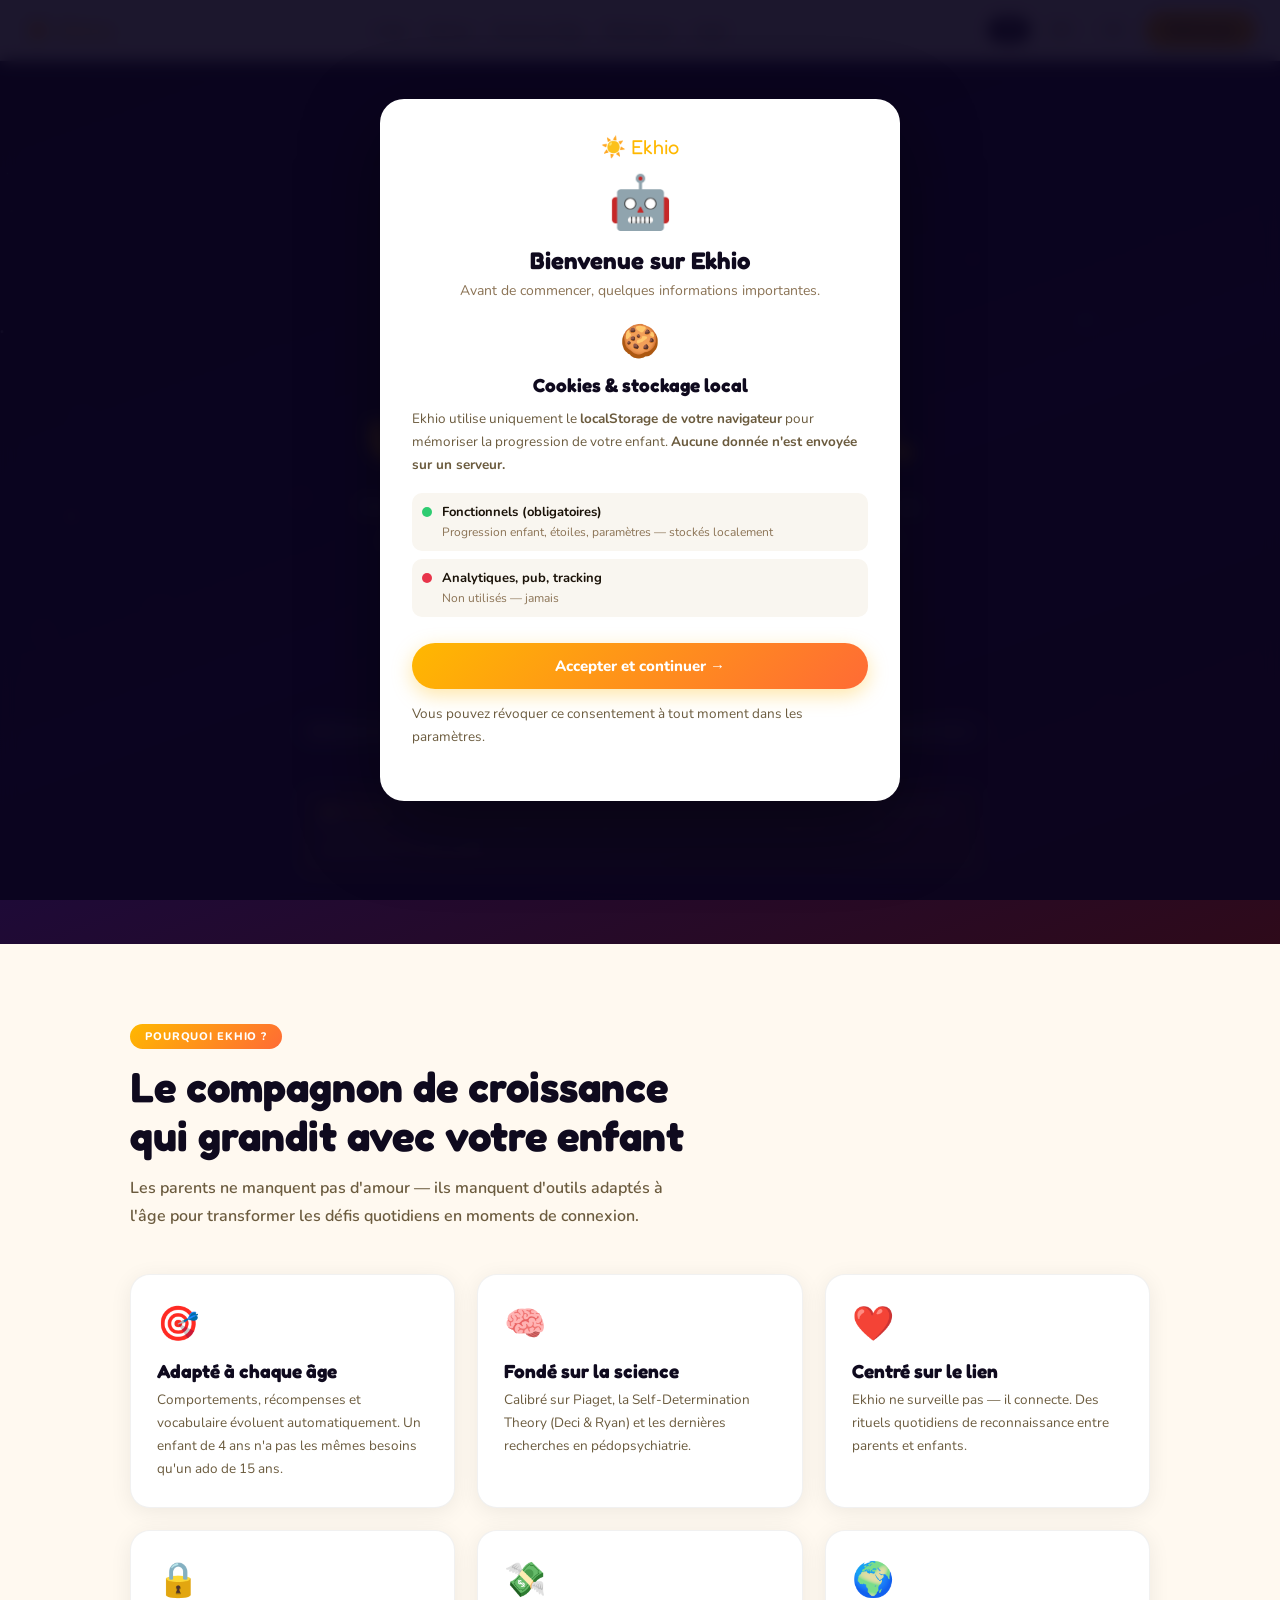
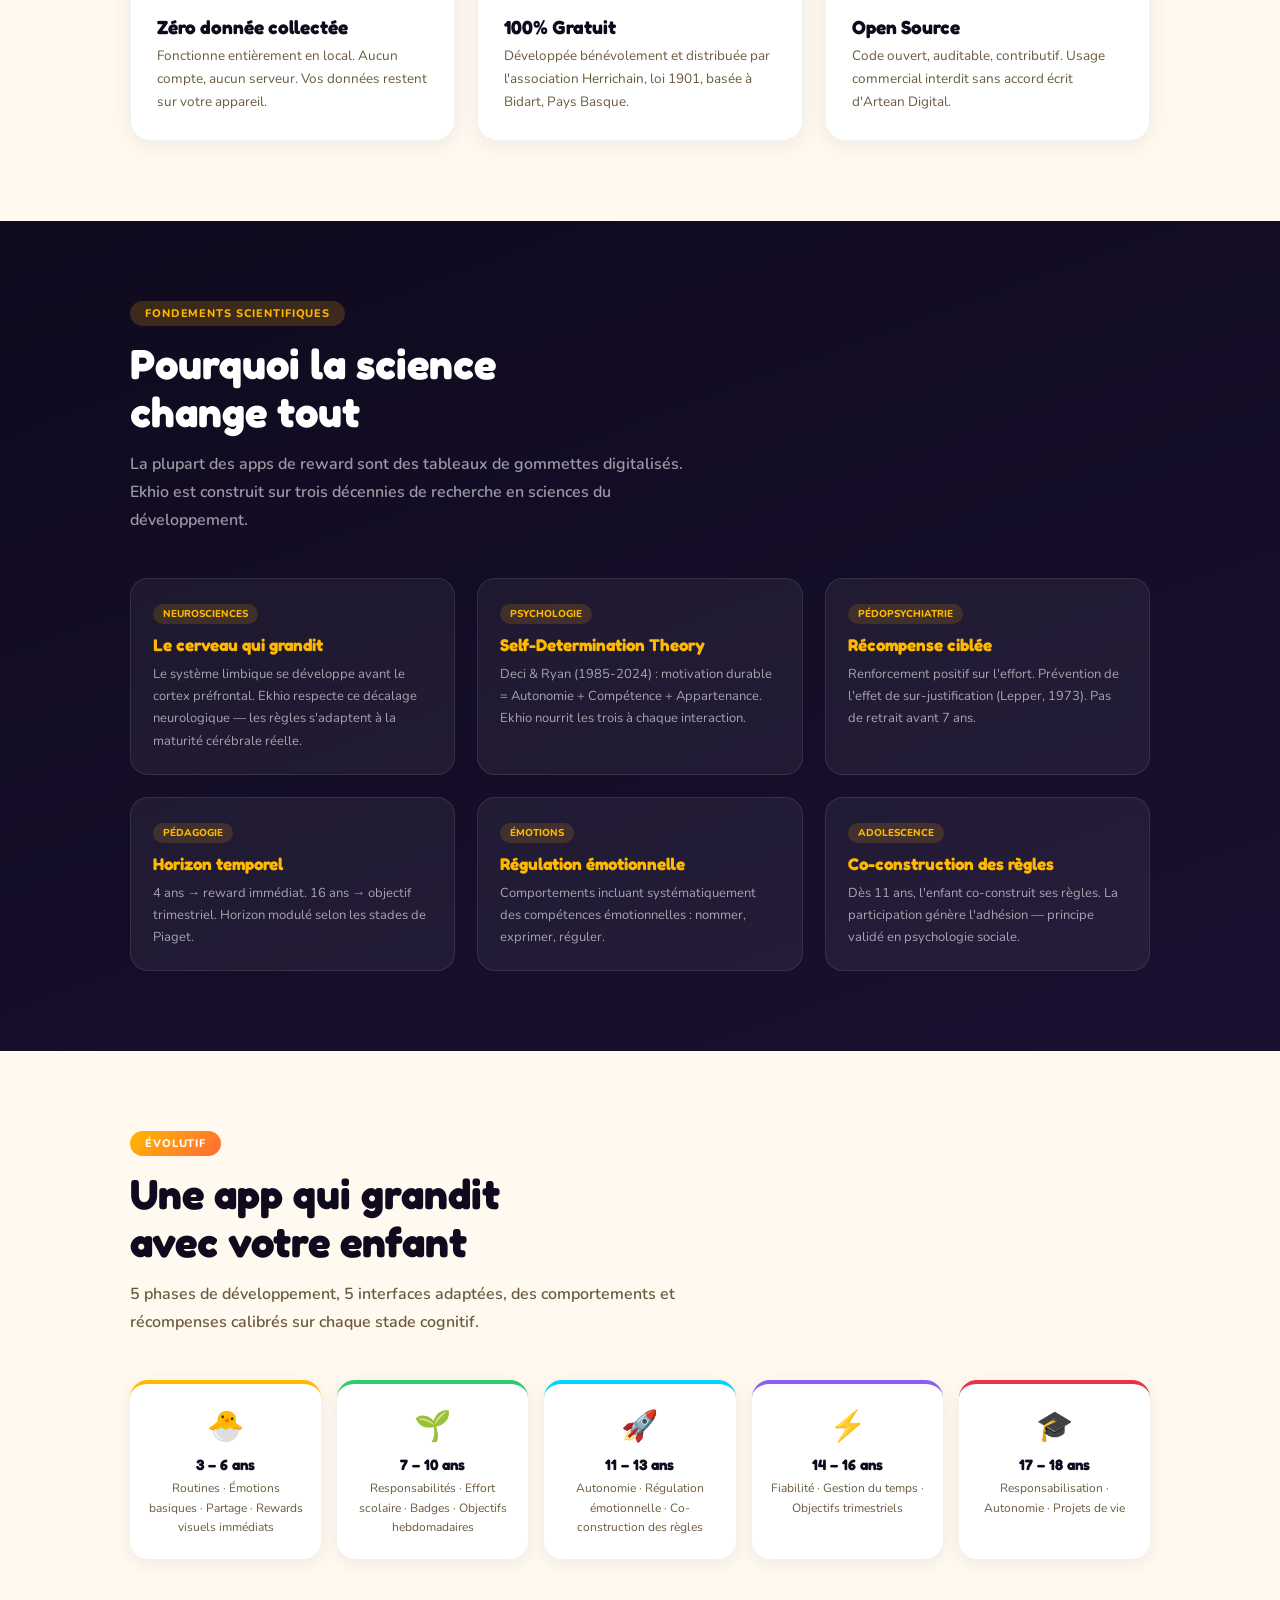
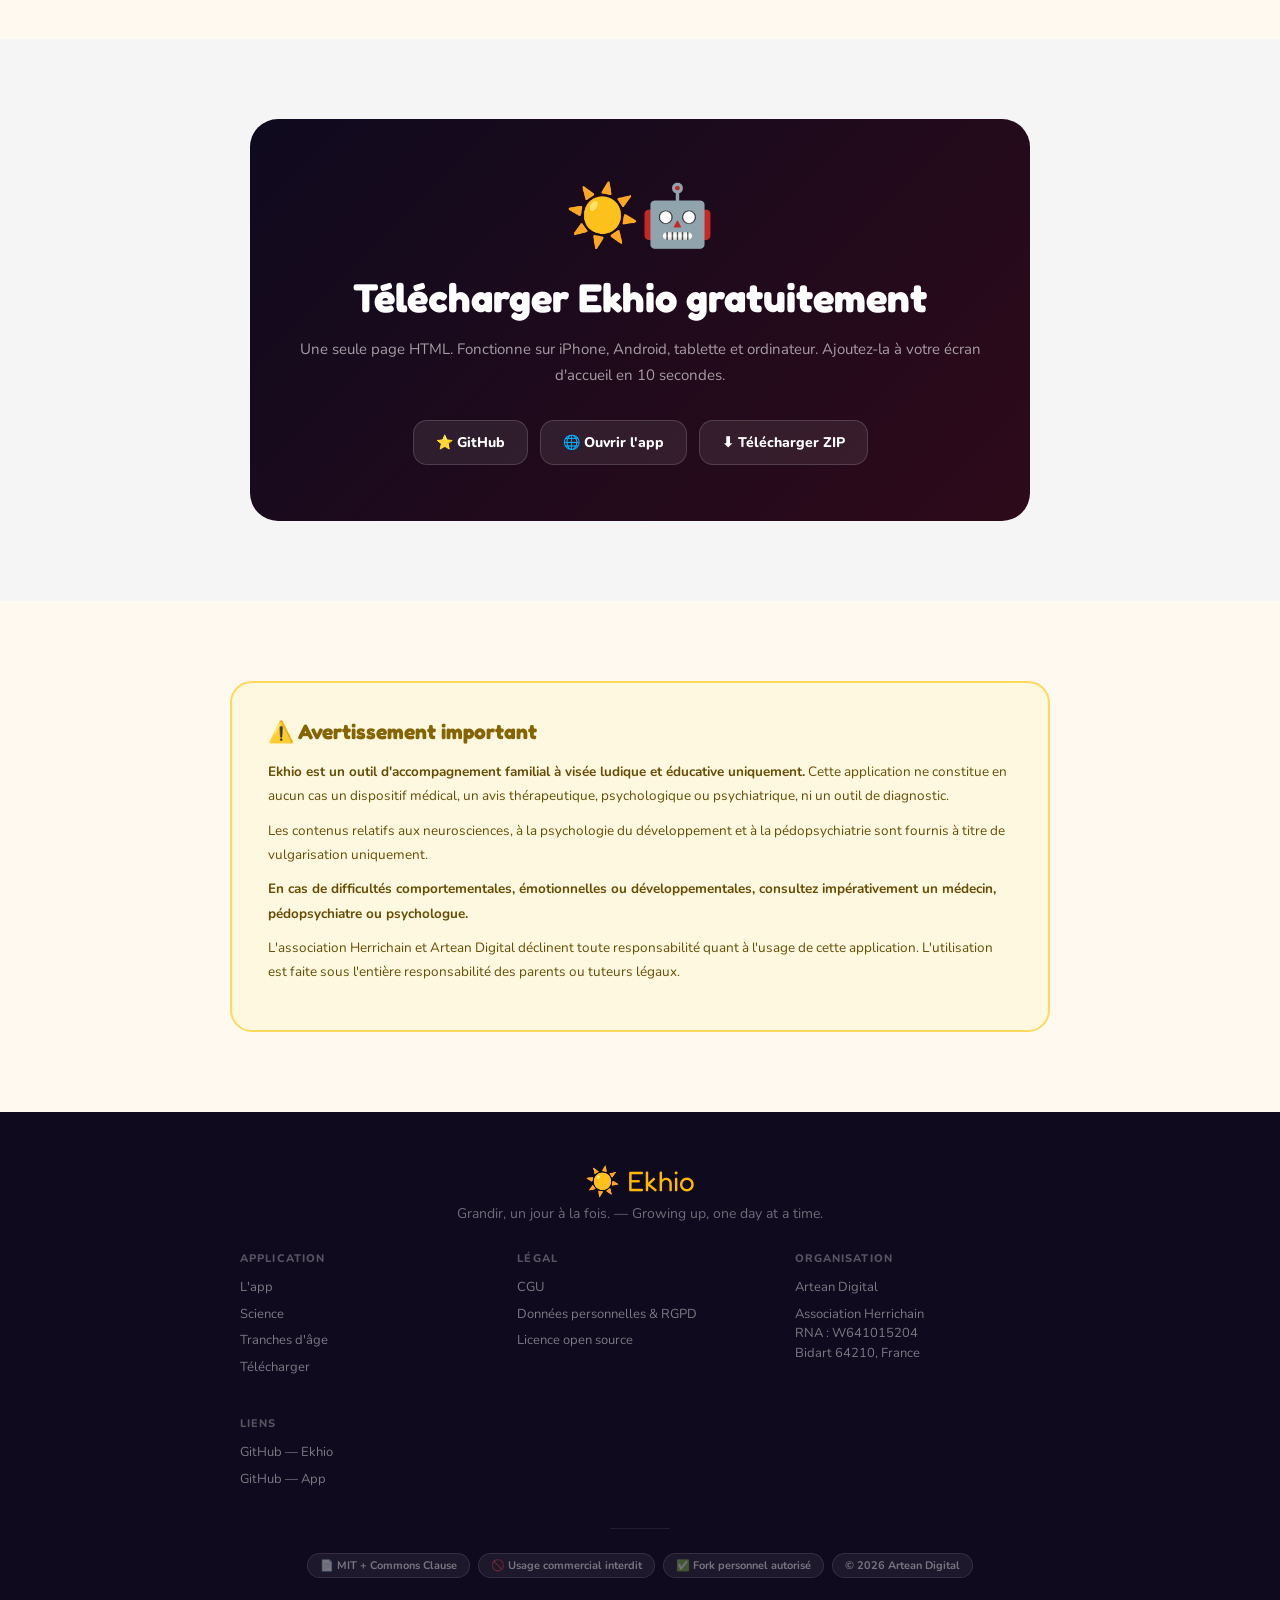
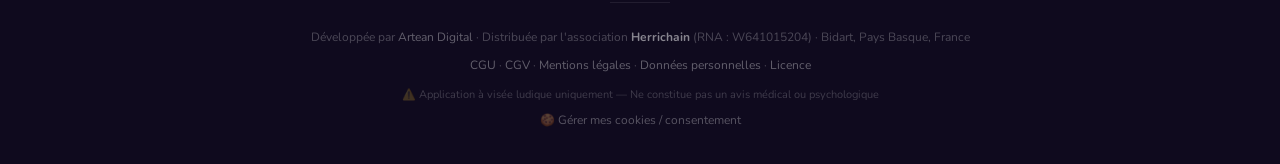
==== commit e94b5cae: "🍪 feat: système consentement cookies + CGU/RGPD trilingue, app.html dans le repo" ====
--- a/index.html
+++ b/index.html
@@ -211,7 +211,7 @@
       <p data-i18n="dl.sub">Une seule page HTML. Aucune installation. Fonctionne sur iPhone, Android, tablette et ordinateur. Ajoutez-la à votre écran d'accueil en 10 secondes.</p>
       <div class="dl-badges">
         <a href="https://github.com/ouiblock/kidzreward" class="dl-badge" target="_blank" data-i18n="dl.gh">⭐ GitHub</a>
-        <a href="https://kidzreward.netlify.app" class="dl-badge" target="_blank" data-i18n="dl.web">🌐 Ouvrir l'app</a>
+        <a href="/app" class="dl-badge" target="_blank" data-i18n="dl.web">🌐 Ouvrir l'app</a>
         <a href="https://github.com/ouiblock/kidzreward/archive/refs/heads/main.zip" class="dl-badge" target="_blank" data-i18n="dl.zip">⬇ Télécharger ZIP</a>
       </div>
     </div>
@@ -273,6 +273,8 @@
     <p style="margin-top:6px"><a href="licence.html" data-i18n="foot.cgu">CGU</a> · <a href="licence.html#cgv" data-i18n="foot.cgv2">CGV</a> · <a href="licence.html#mentions" data-i18n="foot.ml">Mentions légales</a> · <a href="licence.html#confidentialite" data-i18n="foot.rgpd2">Données personnelles</a> · <a href="licence.html#licence" data-i18n="foot.lic2">Licence</a></p>
     <p style="margin-top:8px;color:rgba(255,255,255,.2);font-size:11px" data-i18n="foot.discl">⚠️ Application à visée ludique uniquement — Ne constitue pas un avis médical ou psychologique</p>
   </div>
+
+  <p style="margin-top:8px;font-size:12px"><a href="javascript:void(0)" onclick="ekhioRevokeConsent&&ekhioRevokeConsent()" style="color:rgba(255,255,255,.3);text-decoration:none">🍪 Gérer mes cookies / consentement</a></p>
 </footer>
 
 <script>
@@ -436,5 +438,252 @@
 // Init
 setLang('fr');
 </script>
+
+<script>
+// Hook setLang to update consent modal language
+const _origSetLang = typeof setLang !== 'undefined' ? setLang : null;
+</script>
+<script>
+
+/* ============================================================
+   EKHIO — CONSENT MANAGER v1.0
+   Gère : cookies fonctionnels, acceptation CGU/RGPD
+   Stockage : localStorage uniquement, aucune donnée externe
+   ============================================================ */
+(function(){
+  const KEYS = {
+    consent: 'ekhio_consent_v1',   // {accepted: bool, date: iso, version: '1.0'}
+    cgu: 'ekhio_cgu_v1',           // {accepted: bool, date: iso}
+  };
+  const CGU_VERSION = '1.0';
+
+  // ---- helpers ----
+  function getConsent(){ try{return JSON.parse(localStorage.getItem(KEYS.consent));}catch(e){return null;} }
+  function getCGU(){ try{return JSON.parse(localStorage.getItem(KEYS.cgu));}catch(e){return null;} }
+  function saveConsent(){ localStorage.setItem(KEYS.consent, JSON.stringify({accepted:true,date:new Date().toISOString(),version:CGU_VERSION})); }
+  function saveCGU(){ localStorage.setItem(KEYS.cgu, JSON.stringify({accepted:true,date:new Date().toISOString(),version:CGU_VERSION})); }
+  function revokeAll(){ localStorage.removeItem(KEYS.consent); localStorage.removeItem(KEYS.cgu); location.reload(); }
+  window.ekhioRevokeConsent = revokeAll;
+
+  // ---- Check if consent needed ----
+  const consent = getConsent();
+  const cgu = getCGU();
+  const needConsent = !consent || !consent.accepted;
+  const needCGU = !cgu || !cgu.accepted;
+
+  // Expose status globally
+  window.ekhioConsent = { hasConsent: !needConsent, hasCGU: !needCGU, getConsent, getCGU };
+
+  if(!needConsent && !needCGU) return; // All good, nothing to show
+
+  // ---- Build overlay ----
+  const overlay = document.createElement('div');
+  overlay.id = 'ekhio-consent-overlay';
+  overlay.innerHTML = `
+    <div id="ekhio-consent-modal">
+      <div class="ecm-logo">☀️ <span>Ekhio</span></div>
+      <div class="ecm-robot">🤖</div>
+      <h2 class="ecm-title" id="ecm-title">Bienvenue sur Ekhio</h2>
+      <p class="ecm-sub" id="ecm-sub">Avant de commencer, quelques informations importantes.</p>
+
+      <div class="ecm-steps">
+        <!-- STEP 1: Cookies -->
+        <div class="ecm-step" id="ecm-step-1">
+          <div class="ecm-step-icon">🍪</div>
+          <h3 id="ecm-s1-title">Cookies & stockage local</h3>
+          <p id="ecm-s1-body">Ekhio utilise uniquement le <strong>localStorage de votre navigateur</strong> pour mémoriser la progression de votre enfant (étoiles, comportements, préférences). <strong>Aucune donnée n'est envoyée sur un serveur.</strong> Pas de tracking, pas de pub, pas de compte.</p>
+          <div class="ecm-cookie-list">
+            <div class="ecm-cookie-item">
+              <span class="ecm-cookie-dot required"></span>
+              <div>
+                <strong id="ecm-ck1">Fonctionnels (obligatoires)</strong>
+                <p id="ecm-ck1d">Progression enfant, étoiles, paramètres, historique — stockés localement</p>
+              </div>
+            </div>
+            <div class="ecm-cookie-item">
+              <span class="ecm-cookie-dot blocked"></span>
+              <div>
+                <strong id="ecm-ck2">Analytiques, pub, tracking</strong>
+                <p id="ecm-ck2d">Non utilisés — jamais</p>
+              </div>
+            </div>
+          </div>
+          <button class="ecm-btn-p" id="ecm-accept-cookies">Accepter et continuer →</button>
+          <p class="ecm-note" id="ecm-note1">En acceptant, vous autorisez le stockage local nécessaire au fonctionnement de l'app. Vous pouvez révoquer à tout moment dans les paramètres.</p>
+        </div>
+
+        <!-- STEP 2: CGU + RGPD -->
+        <div class="ecm-step" id="ecm-step-2" style="display:none">
+          <div class="ecm-step-icon">📄</div>
+          <h3 id="ecm-s2-title">Conditions d'utilisation & Données personnelles</h3>
+          <div class="ecm-doc-box" id="ecm-doc-scroll">
+            <h4 id="ecm-doc-h1">🔒 Données personnelles</h4>
+            <p id="ecm-doc-p1">Ekhio ne collecte, ne transmet et ne stocke aucune donnée personnelle sur des serveurs. Tout reste sur votre appareil.</p>
+            <h4 id="ecm-doc-h2">📄 Conditions d'utilisation (résumé)</h4>
+            <p id="ecm-doc-p2">Ekhio est un outil familial ludique et éducatif uniquement. Il ne constitue pas un avis médical ou psychologique. Usage commercial interdit. L'utilisation est sous votre entière responsabilité.</p>
+            <h4 id="ecm-doc-h3">⚠️ Avertissement</h4>
+            <p id="ecm-doc-p3">En cas de difficultés comportementales ou de santé mentale chez votre enfant, consultez un professionnel de santé qualifié.</p>
+            <p style="margin-top:12px;font-size:11px;color:#999" id="ecm-doc-full">Documents complets : <a href="licence.html" target="_blank" style="color:#FFB800">licence.html</a></p>
+          </div>
+          <label class="ecm-checkbox">
+            <input type="checkbox" id="ecm-cgu-check">
+            <span id="ecm-cgu-label">J'ai lu et j'accepte les <a href="licence.html" target="_blank">CGU, CGV et la politique de confidentialité</a> d'Ekhio.</span>
+          </label>
+          <button class="ecm-btn-p" id="ecm-accept-cgu" disabled>Accéder à l'app →</button>
+          <p class="ecm-note" id="ecm-note2">Version CGU 1.0 — 1er avril 2026 — Artean Digital / Association Herrichain</p>
+        </div>
+      </div>
+    </div>
+  `;
+
+  // ---- Styles ----
+  const style = document.createElement('style');
+  style.textContent = `
+    #ekhio-consent-overlay{position:fixed;inset:0;z-index:99999;background:rgba(10,5,30,.92);backdrop-filter:blur(8px);display:flex;align-items:center;justify-content:center;padding:20px;font-family:'Nunito',sans-serif}
+    #ekhio-consent-modal{background:#fff;border-radius:24px;max-width:520px;width:100%;max-height:90vh;overflow-y:auto;padding:36px 32px;box-shadow:0 24px 80px rgba(0,0,0,.4);text-align:center}
+    .ecm-logo{font-family:'Fredoka One',cursive;font-size:20px;color:#0F0A1E;margin-bottom:4px}
+    .ecm-logo span{color:#FFB800}
+    .ecm-robot{font-size:52px;margin:8px 0;animation:ecm-float 3s ease-in-out infinite}
+    @keyframes ecm-float{0%,100%{transform:translateY(0)}50%{transform:translateY(-8px)}}
+    .ecm-title{font-family:'Fredoka One',cursive;font-size:24px;color:#0F0A1E;margin-bottom:6px}
+    .ecm-sub{font-size:14px;color:#8B7355;margin-bottom:20px}
+    .ecm-step-icon{font-size:32px;margin-bottom:10px}
+    .ecm-step h3{font-family:'Fredoka One',cursive;font-size:19px;color:#0F0A1E;margin-bottom:12px}
+    .ecm-step p{font-size:13.5px;color:#6B5B3E;line-height:1.7;margin-bottom:16px;text-align:left}
+    .ecm-cookie-list{text-align:left;margin-bottom:18px}
+    .ecm-cookie-item{display:flex;align-items:flex-start;gap:10px;padding:10px;background:#F9F6F0;border-radius:10px;margin-bottom:8px}
+    .ecm-cookie-dot{width:10px;height:10px;border-radius:50%;flex-shrink:0;margin-top:4px}
+    .ecm-cookie-dot.required{background:#2ECC71}
+    .ecm-cookie-dot.blocked{background:#E8344A}
+    .ecm-cookie-item strong{font-size:13px;color:#1A1208;display:block;margin-bottom:2px}
+    .ecm-cookie-item p{font-size:12px;color:#8B7355;margin:0;line-height:1.5}
+    .ecm-btn-p{background:linear-gradient(135deg,#FFB800,#FF6B35);color:#fff;border:none;border-radius:999px;padding:13px 32px;font-family:'Nunito',sans-serif;font-weight:800;font-size:15px;cursor:pointer;width:100%;margin:8px 0;transition:.2s;box-shadow:0 6px 20px rgba(255,184,0,.35)}
+    .ecm-btn-p:hover:not(:disabled){transform:translateY(-2px)}
+    .ecm-btn-p:disabled{opacity:.4;cursor:not-allowed;transform:none}
+    .ecm-note{font-size:11px;color:#B8A898;line-height:1.6;margin-top:6px}
+    .ecm-doc-box{background:#F9F6F0;border-radius:14px;padding:18px;text-align:left;max-height:200px;overflow-y:auto;margin-bottom:16px;border:1.5px solid #EDE5D5}
+    .ecm-doc-box h4{font-size:13px;font-weight:800;color:#0F0A1E;margin:12px 0 5px}
+    .ecm-doc-box h4:first-child{margin-top:0}
+    .ecm-doc-box p{font-size:12px;color:#6B5B3E;line-height:1.6;margin:0}
+    .ecm-checkbox{display:flex;align-items:flex-start;gap:10px;text-align:left;cursor:pointer;padding:12px;background:#FFF8E1;border-radius:10px;border:1.5px solid #FFD95A;margin-bottom:12px}
+    .ecm-checkbox input{width:18px;height:18px;flex-shrink:0;margin-top:2px;accent-color:#FFB800;cursor:pointer}
+    .ecm-checkbox span{font-size:13px;color:#664d03;line-height:1.6}
+    .ecm-checkbox a{color:#FFB800}
+    @media(max-width:480px){#ekhio-consent-modal{padding:24px 18px;border-radius:18px}}
+  `;
+
+  document.head.appendChild(style);
+  document.body.appendChild(overlay);
+
+  // Block app interaction until consent
+  document.body.style.overflow = 'hidden';
+
+  // ---- Step logic ----
+  let step = needConsent ? 1 : 2;
+
+  function showStep(n){
+    document.getElementById('ecm-step-1').style.display = n===1?'block':'none';
+    document.getElementById('ecm-step-2').style.display = n===2?'block':'none';
+  }
+  showStep(step);
+
+  // Step 1: accept cookies
+  document.getElementById('ecm-accept-cookies').addEventListener('click', function(){
+    saveConsent();
+    if(!needCGU){ finalize(); return; }
+    step = 2;
+    showStep(2);
+  });
+
+  // Step 2: checkbox enables button
+  document.getElementById('ecm-cgu-check').addEventListener('change', function(){
+    document.getElementById('ecm-accept-cgu').disabled = !this.checked;
+  });
+
+  // Step 2: accept CGU
+  document.getElementById('ecm-accept-cgu').addEventListener('click', function(){
+    if(!document.getElementById('ecm-cgu-check').checked) return;
+    saveCGU();
+    finalize();
+  });
+
+  function finalize(){
+    overlay.style.transition = 'opacity .4s';
+    overlay.style.opacity = '0';
+    setTimeout(()=>{ overlay.remove(); document.body.style.overflow=''; }, 420);
+    window.ekhioConsent.hasConsent = true;
+    window.ekhioConsent.hasCGU = true;
+  }
+
+  // ---- i18n for consent (hook into main lang system if available) ----
+  const CONSENT_T = {
+    fr:{
+      title:'Bienvenue sur Ekhio', sub:'Avant de commencer, quelques informations importantes.',
+      s1title:'Cookies & stockage local',
+      s1body:'Ekhio utilise uniquement le <strong>localStorage de votre navigateur</strong> pour mémoriser la progression de votre enfant. <strong>Aucune donnée n\'est envoyée sur un serveur.</strong>',
+      ck1:'Fonctionnels (obligatoires)', ck1d:'Progression enfant, étoiles, paramètres — stockés localement',
+      ck2:'Analytiques, pub, tracking', ck2d:'Non utilisés — jamais',
+      btn1:'Accepter et continuer →', note1:'Vous pouvez révoquer ce consentement à tout moment dans les paramètres.',
+      s2title:'Conditions d\'utilisation & Données personnelles',
+      dh1:'🔒 Données personnelles', dp1:'Ekhio ne collecte aucune donnée. Tout reste sur votre appareil.',
+      dh2:'📄 Conditions d\'utilisation', dp2:'Outil familial ludique uniquement. Pas d\'avis médical. Usage commercial interdit.',
+      dh3:'⚠️ Avertissement', dp3:'En cas de difficultés chez votre enfant, consultez un professionnel de santé.',
+      dfull:'Documents complets :', cgulabel:'J\'ai lu et j\'accepte les <a href="licence.html" target="_blank">CGU, CGV et la politique de confidentialité</a> d\'Ekhio.',
+      btn2:'Accéder à l\'app →', note2:'Version CGU 1.0 — 1er avril 2026 — Artean Digital / Association Herrichain'
+    },
+    en:{
+      title:'Welcome to Ekhio', sub:'Before we start, a few important points.',
+      s1title:'Cookies & local storage',
+      s1body:'Ekhio only uses your <strong>browser\'s localStorage</strong> to remember your child\'s progress. <strong>No data is sent to any server.</strong>',
+      ck1:'Functional (required)', ck1d:'Child progress, stars, settings — stored locally',
+      ck2:'Analytics, ads, tracking', ck2d:'Not used — ever',
+      btn1:'Accept and continue →', note1:'You can revoke this consent at any time in settings.',
+      s2title:'Terms of use & Personal data',
+      dh1:'🔒 Personal data', dp1:'Ekhio collects no data. Everything stays on your device.',
+      dh2:'📄 Terms of use', dp2:'Family fun tool only. Not medical advice. Commercial use prohibited.',
+      dh3:'⚠️ Disclaimer', dp3:'If your child has difficulties, consult a qualified health professional.',
+      dfull:'Full documents:', cgulabel:'I have read and accept the <a href="licence.html" target="_blank">Terms of use and Privacy policy</a> of Ekhio.',
+      btn2:'Enter the app →', note2:'ToU version 1.0 — April 1, 2026 — Artean Digital / Herrichain Association'
+    },
+    es:{
+      title:'Bienvenido a Ekhio', sub:'Antes de empezar, algunos puntos importantes.',
+      s1title:'Cookies y almacenamiento local',
+      s1body:'Ekhio solo usa el <strong>localStorage de tu navegador</strong> para recordar el progreso de tu hijo. <strong>Ningún dato se envía a un servidor.</strong>',
+      ck1:'Funcionales (obligatorios)', ck1d:'Progreso del niño, estrellas, ajustes — almacenados localmente',
+      ck2:'Analítica, publicidad, seguimiento', ck2d:'No utilizados — nunca',
+      btn1:'Aceptar y continuar →', note1:'Puedes revocar este consentimiento en cualquier momento en los ajustes.',
+      s2title:'Condiciones de uso & Datos personales',
+      dh1:'🔒 Datos personales', dp1:'Ekhio no recopila datos. Todo permanece en tu dispositivo.',
+      dh2:'📄 Condiciones de uso', dp2:'Herramienta familiar lúdica únicamente. No es consejo médico. Uso comercial prohibido.',
+      dh3:'⚠️ Advertencia', dp3:'Si tu hijo tiene dificultades, consulta a un profesional de salud.',
+      dfull:'Documentos completos:', cgulabel:'He leído y acepto las <a href="licence.html" target="_blank">Condiciones de uso y la Política de privacidad</a> de Ekhio.',
+      btn2:'Entrar a la app →', note2:'Versión CU 1.0 — 1 de abril de 2026 — Artean Digital / Asociación Herrichain'
+    }
+  };
+
+  window.ekhioSetConsentLang = function(l){
+    const t = CONSENT_T[l] || CONSENT_T.fr;
+    const s = function(id,v){const el=document.getElementById(id);if(el)el.innerHTML=v;};
+    s('ecm-title',t.title); s('ecm-sub',t.sub);
+    s('ecm-s1-title',t.s1title); s('ecm-s1-body',t.s1body);
+    s('ecm-ck1',t.ck1); s('ecm-ck1d',t.ck1d); s('ecm-ck2',t.ck2); s('ecm-ck2d',t.ck2d);
+    s('ecm-accept-cookies',t.btn1); s('ecm-note1',t.note1);
+    s('ecm-s2-title',t.s2title);
+    s('ecm-doc-h1',t.dh1); s('ecm-doc-p1',t.dp1);
+    s('ecm-doc-h2',t.dh2); s('ecm-doc-p2',t.dp2);
+    s('ecm-doc-h3',t.dh3); s('ecm-doc-p3',t.dp3);
+    s('ecm-doc-full',t.dfull+' <a href="licence.html" target="_blank" style="color:#FFB800">licence.html</a>');
+    s('ecm-cgu-label',t.cgulabel); s('ecm-accept-cgu',t.btn2); s('ecm-note2',t.note2);
+  };
+  window.ekhioSetConsentLang('fr');
+
+})();
+
+</script>
+<script>
+// Patch: update consent lang when page lang changes
+const __origSL = setLang;
+setLang = function(l){ __origSL(l); if(window.ekhioSetConsentLang) window.ekhioSetConsentLang(l); };
+</script>
 </body>
 </html>
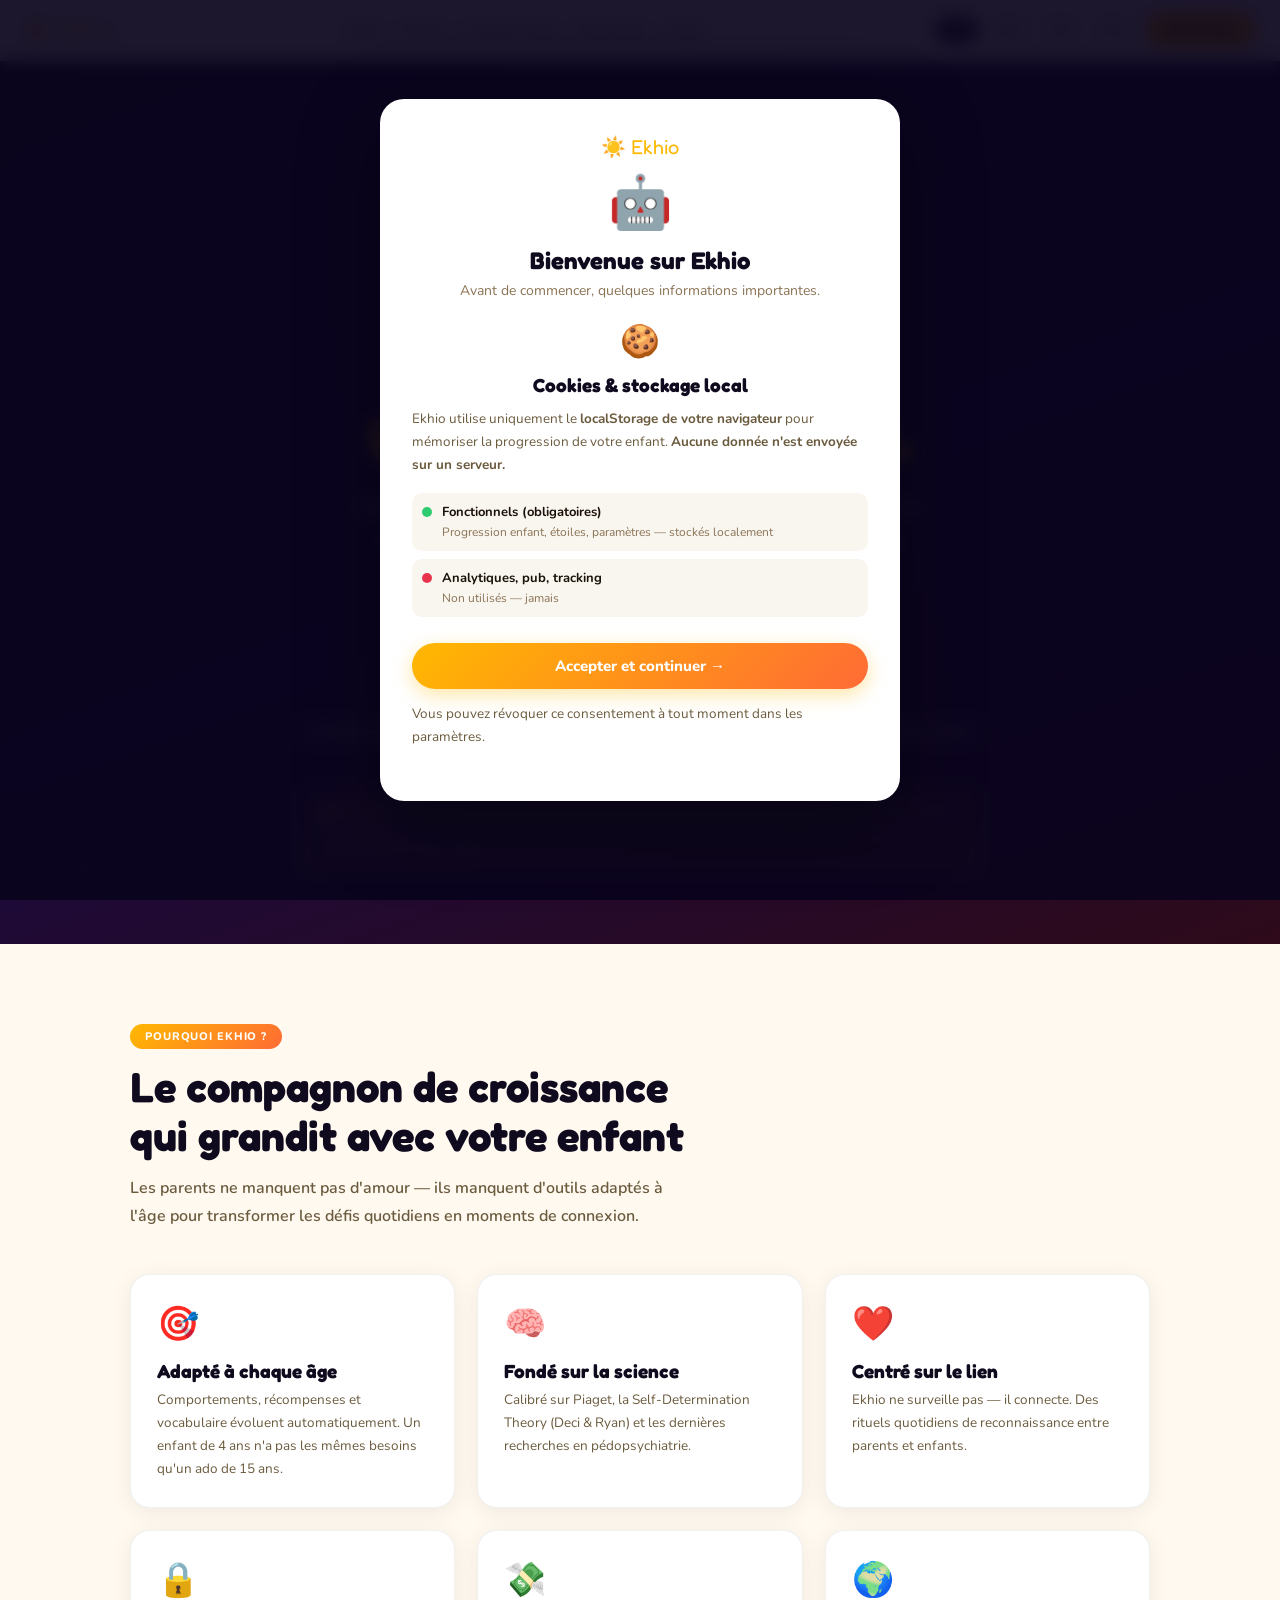
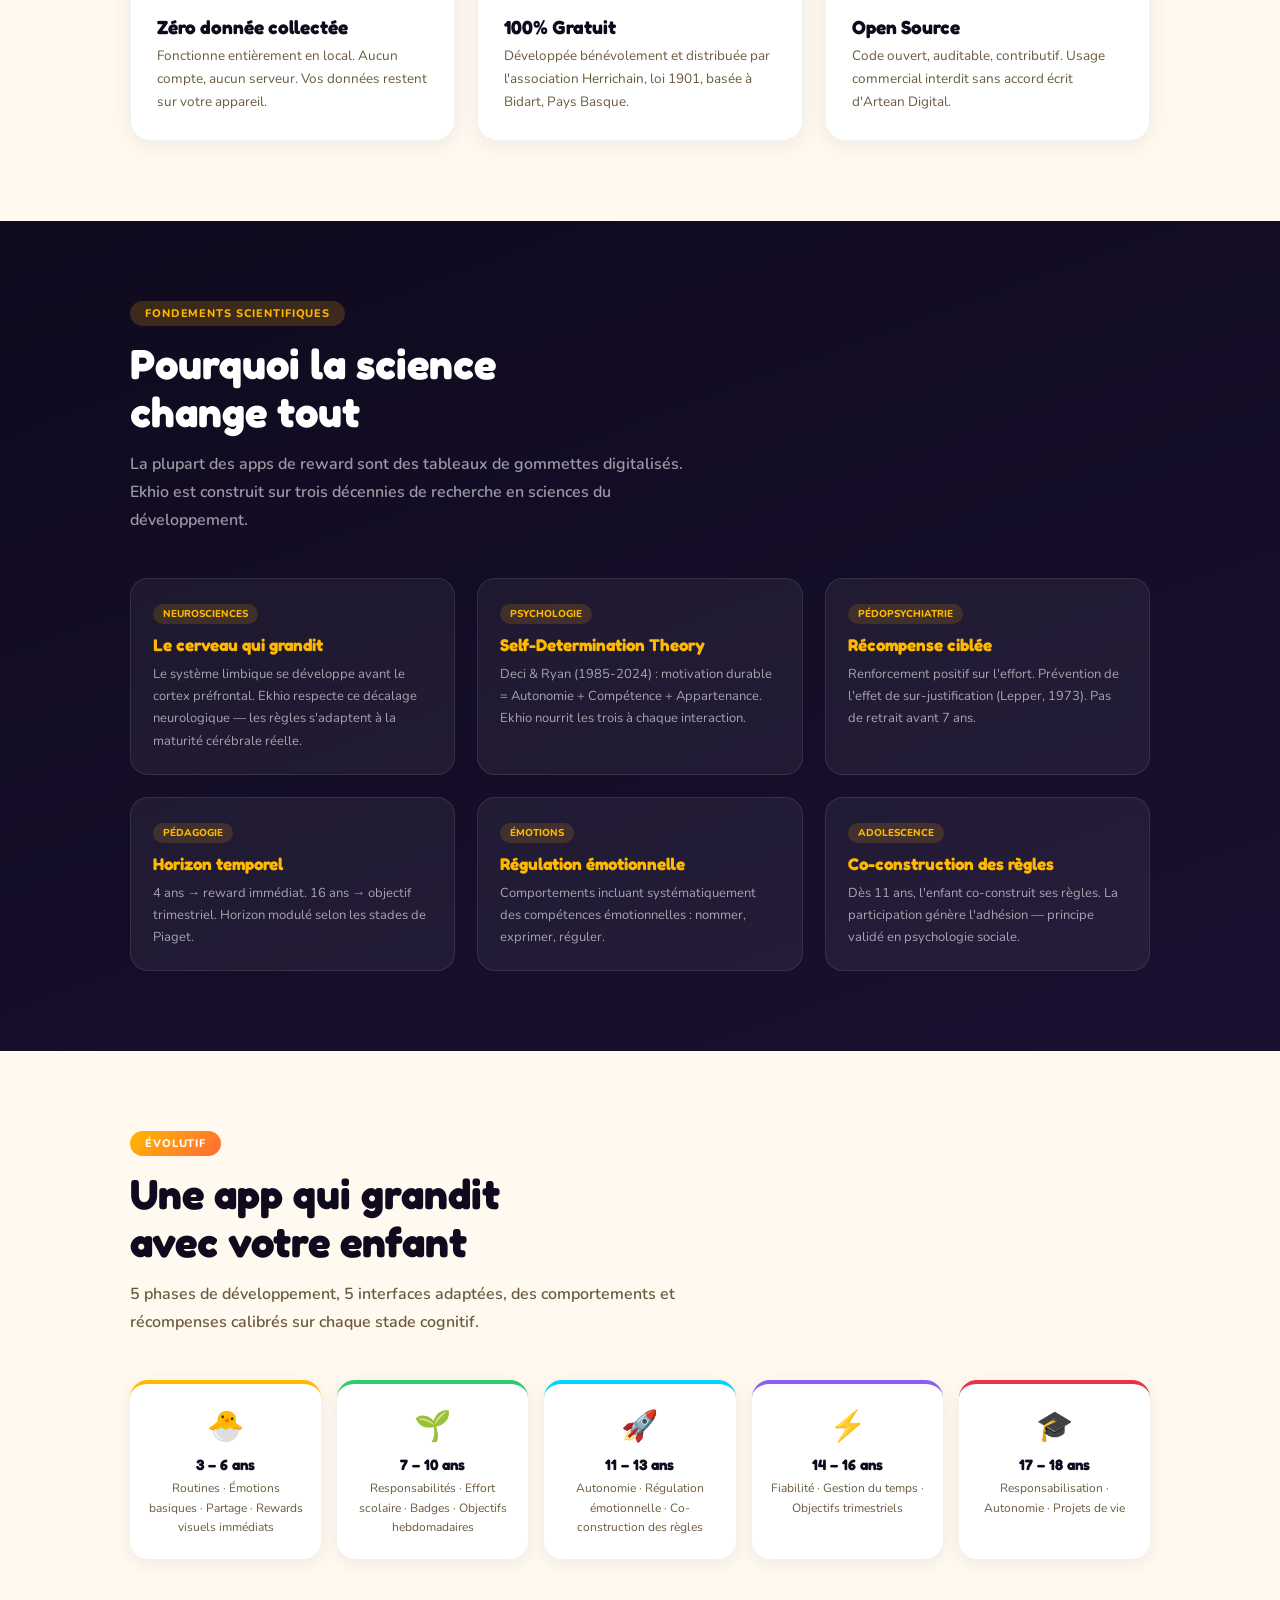
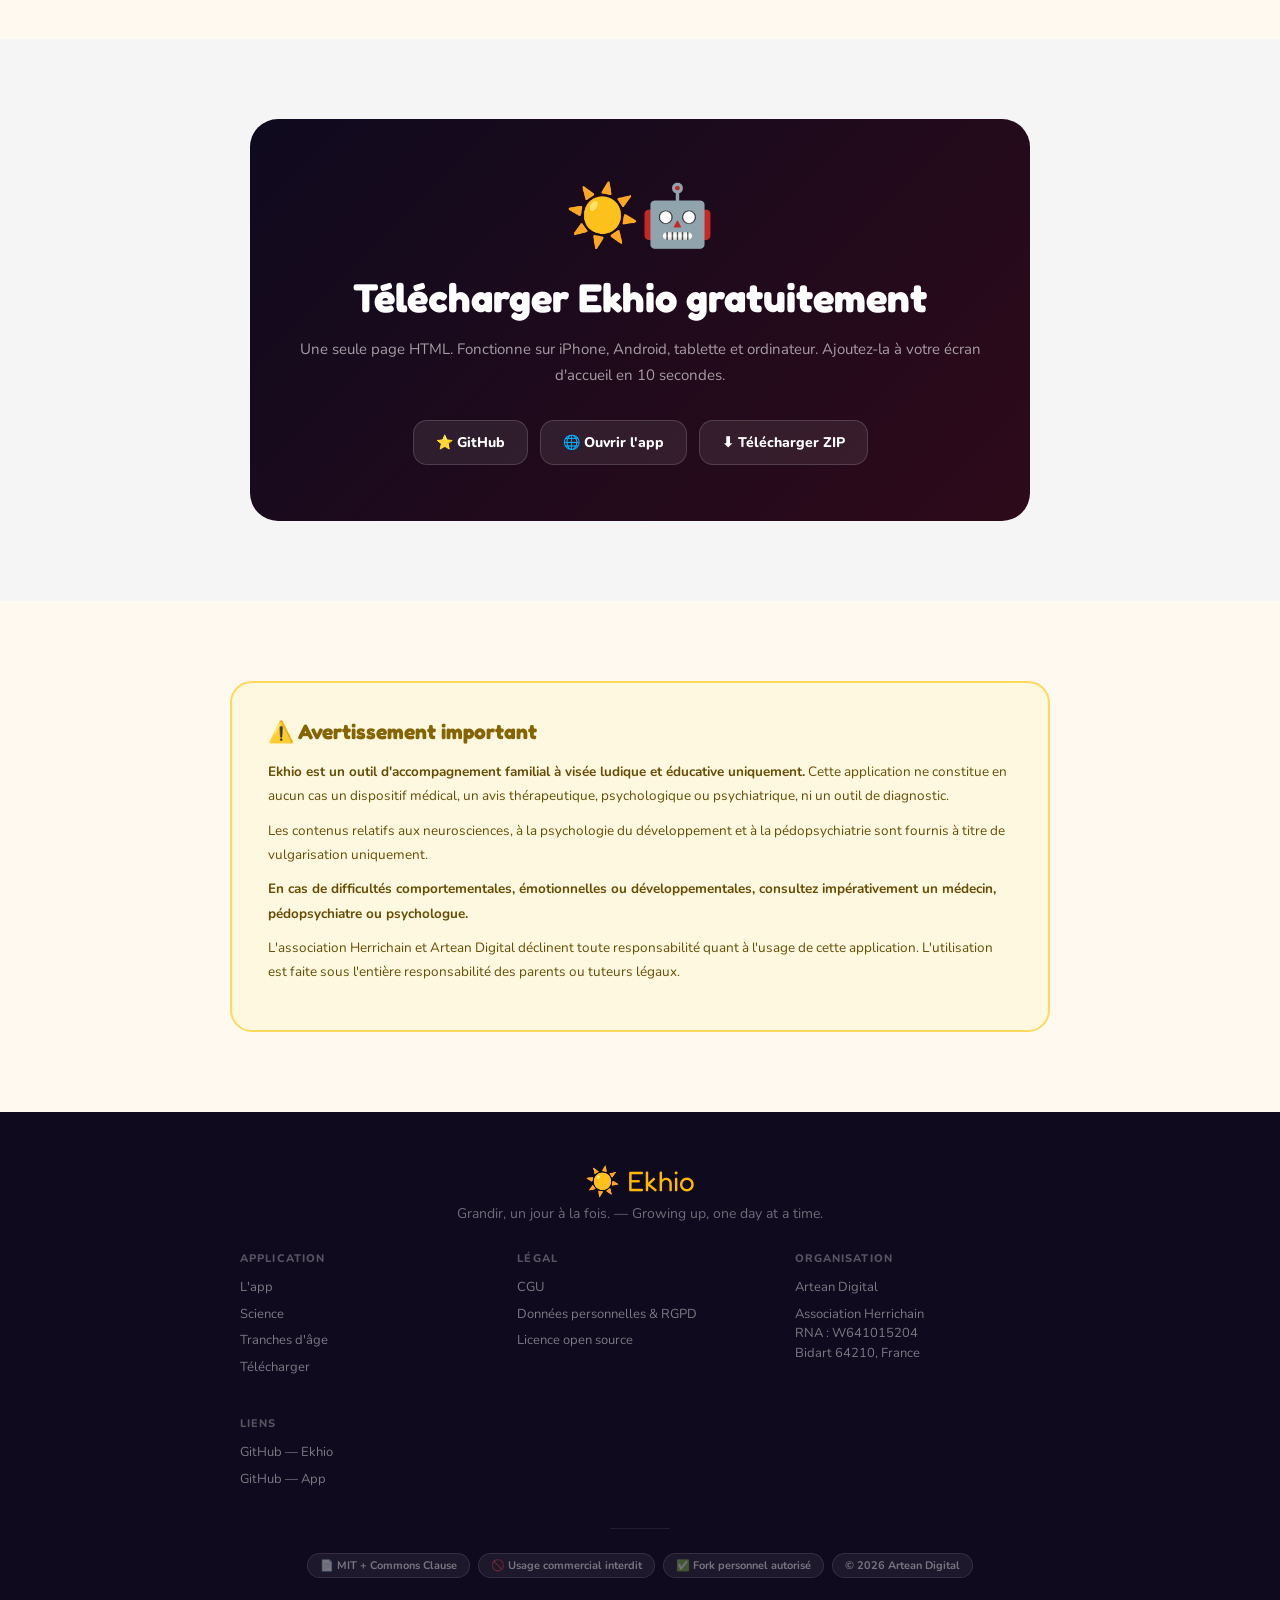
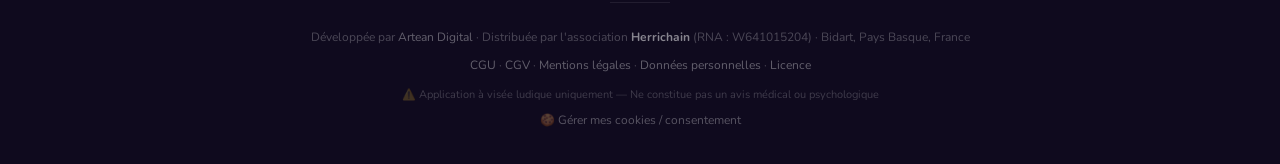
==== commit 1059c560: "🏔️ feat: euskara (EU) ajouté — landing 4 langues FR/EN/ES/EU + switcher app" ====
--- a/index.html
+++ b/index.html
@@ -123,6 +123,7 @@
     <button class="lang-btn active" onclick="setLang('fr')">FR</button>
     <button class="lang-btn" onclick="setLang('en')">EN</button>
     <button class="lang-btn" onclick="setLang('es')">ES</button>
+    <button class="lang-btn" onclick="setLang('eu')">EU</button>
     <a href="https://github.com/ouiblock/kidzreward" class="nav-cta" target="_blank" data-i18n="nav.cta">Télécharger</a>
   </div>
 </nav>
@@ -211,7 +212,7 @@
       <p data-i18n="dl.sub">Une seule page HTML. Aucune installation. Fonctionne sur iPhone, Android, tablette et ordinateur. Ajoutez-la à votre écran d'accueil en 10 secondes.</p>
       <div class="dl-badges">
         <a href="https://github.com/ouiblock/kidzreward" class="dl-badge" target="_blank" data-i18n="dl.gh">⭐ GitHub</a>
-        <a href="/app" class="dl-badge" target="_blank" data-i18n="dl.web">🌐 Ouvrir l'app</a>
+        <a href="https://kidzreward.netlify.app" class="dl-badge" target="_blank" data-i18n="dl.web">🌐 Ouvrir l'app</a>
         <a href="https://github.com/ouiblock/kidzreward/archive/refs/heads/main.zip" class="dl-badge" target="_blank" data-i18n="dl.zip">⬇ Télécharger ZIP</a>
       </div>
     </div>
@@ -422,12 +423,55 @@
     "foot.cgv2":"Condiciones de venta","foot.ml":"Aviso legal","foot.rgpd2":"Privacidad","foot.lic2":"Licencia",
     "foot.discl":"⚠️ Herramienta lúdica únicamente — No constituye consejo médico ni psicológico"
   }
+,
+  eu:{
+    "nav.app":"Aplikazioa","nav.science":"Zientzia","nav.ages":"Adina","nav.download":"Deskargatu","nav.legal":"Legala","nav.cta":"Deskargatu doan",
+    "hero.badge":"🌟 %100 Doan · Kode Irekia · Daturik gabe",
+    "hero.h1":"Hazi,<br><em>egun bat aldi batean.</em>",
+    "hero.sub":"Ekhio-k 3 eta 18 urte arteko haurrak laguntzen ditu neuroentzien, garapen psikologiaren eta haurren psikiatriaren oinarritutako sari sisteman.",
+    "hero.btn1":"⬇ Doan deskargatu","hero.btn2":"Gehiago jakin →",
+    "pill.neuro":"🧠 Neuroentziak","pill.ages":"👶 3tik 18ra","pill.data":"🔒 Daturik ez","pill.oss":"🌍 Kode Irekia","pill.origin":"🏔️ Euskal Herria, Frantzia",
+    "discl.label":"⚠️ Garrantzitsua:","discl.hero":"Ekhio familia laguntzeko tresna ludiko eta informatibo hutsa da. Ez da inola ere mediku, psikologiko edo terapeutiko aholku. Zailtasunen kasuan, osasun profesional kualifikatu batekin kontsultatu.",
+    "val.badge":"Zergatik Ekhio?","val.title":"Zure haurrekin batera<br>hazten den laguntzailea","val.sub":"Gurasoek ez dute maitasunik falta — eguneroko erronkak konexio uneetara bihurtzeko adinari egokitutako tresnak falta zaizkie.",
+    "v1.t":"Adinari egokitua","v1.p":"Portaerak, sariak eta hiztegia automatikoki eboluzionatzen dira. 4 urteko haur batek ez ditu 15 urteko nerabeak bezalako beharrak.",
+    "v2.t":"Zientzian oinarritua","v2.p":"Piaget, Self-Determination Theory (Deci eta Ryan) eta haurren psikiatriako azken ikerketetan kalibratua.",
+    "v3.t":"Loturan zentratua","v3.p":"Ekhio-k ez du kontrolatzen — konektatzen du. Guraso eta haurren arteko eguneroko ezagutza erritualak.",
+    "v4.t":"Datu bilketarik ez","v4.p":"Guztiz lokalean funtzionatzen du. Konturik ez, zerbitzaririk ez. Zure datuak zure gailuan geratzen dira.",
+    "v5.t":"%100 Doan","v5.p":"Borondatez garatua eta Herrichain elkarteak banatua, Bidart-en (Lapurdi) egoitza duena.",
+    "v6.t":"Kode Irekia","v6.p":"Kode irekia, ikusgarria eta laguntzailea. Merkataritza erabilera debekatua Artean Digital-en idatzizko baimenik gabe.",
+    "sci.badge":"Oinarri zientifikoak","sci.title":"Zergatik zientziak<br>dena aldatzen duen","sci.sub":"Sari aplikazio gehienak digitalizatutako itsasgarri taulak dira. Ekhio garapen zientzietako hiru hamarkadako ikerketan eraikita dago.",
+    "sc1.tag":"Neuroentziak","sc1.t":"Garatzen ari den garuna","sc1.p":"Sistema linbikoa kortex prefrontalaren aurretik garatzen da. Ekhio-k atzerapenarekiko errespetua du — arauak garunaren heldutasun errealetera egokitzen dira.",
+    "sc2.tag":"Psikologia","sc2.t":"Autodeterminazio Teoria","sc2.p":"Deci eta Ryan (1985-2024): iraunkorreko motibazioa = Autonomia + Gaitasuna + Kidetasuna. Ekhio-k hirurak elikatzen ditu.",
+    "sc3.tag":"Haurren psikiatria","sc3.t":"Zuzendutako saria","sc3.p":"Ahaleginaren gaineko indarpen positiboa. Gehiegizko justifikazioaren efektuaren prebentzioa (Lepper, 1973).",
+    "sc4.tag":"Pedagogia","sc4.t":"Denbora-horizontea","sc4.p":"4 urte → berehalako saria. 16 urte → hiruhileko helburua. Piaget-en faseen arabera modulatua.",
+    "sc5.tag":"Emozioak","sc5.t":"Emozioen erregulazioa","sc5.p":"Saritzen diren portaerek sistematikoki gaitasun emozionalak dituzte: izendatu, adierazi, erregulatu.",
+    "sc6.tag":"Nerabezaroa","sc6.t":"Arauak elkarrekin sortu","sc6.p":"11 urtetik aurrera, haurrak bere arauak sortzen parte hartzen du. Parte-hartzeak atxikipena sortzen du.",
+    "age.badge":"Egokigarria","age.title":"Zure haurrekin batera<br>hazten den aplikazioa","age.sub":"5 garapen fase, 5 egokitutako interfaze, etapa kognitibo bakoitzerako kalibratutako portaerak eta sariak.",
+    "a1":"Errutinak · Oinarrizko emozioak · Partekatu · Berehalako ikusizko sariak",
+    "a2":"Erantzukizunak · Eskola ahalegina · Txapak · Asteko helburuak",
+    "a3":"Autonomia · Emozioen erregulazioa · Arauak elkarrekin sortu",
+    "a4":"Fidagarritasuna · Denbora kudeaketa · Hiruhileko helburuak",
+    "a5":"Erantzukizuna · Autonomia · Bizitza proiektuak",
+    "dl.title":"Ekhio doan deskargatu","dl.sub":"HTML fitxategi bakarra. iPhone, Android, tableta eta ordenagailuan funtzionatzen du. Gehitu zure hasierako pantailara 10 segundoan.",
+    "dl.gh":"⭐ GitHub","dl.web":"🌐 Aplikazioa ireki","dl.zip":"⬇ ZIP deskargatu",
+    "discl.title":"⚠️ Ohartarazpen garrantzitsua",
+    "discl.p1":"<strong>Ekhio familia laguntzeko tresna ludiko eta hezitzaile hutsa da.</strong> Ez da inola ere gailu mediko, aholku terapeutiko, psikologiko edo psikiatriko bat.",
+    "discl.p2":"Neuroentziei, garapen psikologiari eta haurren psikiatriari buruzko edukiak dibulgaziorako soilik ematen dira.",
+    "discl.p3":"<strong>Zure haurrak portaera, emozio edo garapen zailtasunak baditu, mediku, haurren psikiatra edo psikologo batekin kontsultatu.</strong>",
+    "discl.p4":"Herrichain elkarteak eta Artean Digital-ek ez dute erantzukizunik aplikazioaren erabileragatik. Erabilera gurasoen edo tutoreen erantzukizun osopean dago.",
+    "foot.tagline":"Hazi, egun bat aldi batean. — Growing up, one day at a time.",
+    "foot.app":"Aplikazioa","foot.legal":"Legala","foot.orga":"Erakundea","foot.links":"Estekak",
+    "foot.cgu":"Erabilera baldintzak","foot.rgpd":"Pribatutasuna & GDPR","foot.lic":"Kode irekiko lizentzia",
+    "foot.assoc":"Herrichain Elkartea<br>RNA: W641015204<br>Bidart 64210, Frantzia",
+    "foot.cgv2":"Salmenta baldintzak","foot.ml":"Lege oharra","foot.rgpd2":"Pribatutasuna","foot.lic2":"Lizentzia",
+    "foot.discl":"⚠️ Tresna ludikoa soilik — Ez da mediku edo psikologiko aholku"
+  }
 };
 
 let lang='fr';
 function setLang(l){
   lang=l;
-  document.querySelectorAll('.lang-btn').forEach((b,i)=>{b.classList.toggle('active',['fr','en','es'][i]===l);});
+  document.querySelectorAll('.lang-btn').forEach((b,i)=>{b.classList.toggle('active',['fr','en','es','eu'][i]===l);});
   document.getElementById('html-root').lang=l;
   document.querySelectorAll('[data-i18n]').forEach(el=>{
     const k=el.getAttribute('data-i18n');
@@ -658,11 +702,25 @@
       dh3:'⚠️ Advertencia', dp3:'Si tu hijo tiene dificultades, consulta a un profesional de salud.',
       dfull:'Documentos completos:', cgulabel:'He leído y acepto las <a href="licence.html" target="_blank">Condiciones de uso y la Política de privacidad</a> de Ekhio.',
       btn2:'Entrar a la app →', note2:'Versión CU 1.0 — 1 de abril de 2026 — Artean Digital / Asociación Herrichain'
+    },
+    eu:{
+      title:'Ongi etorri Ekhio-ra', sub:'Hasi aurretik, informazio garrantzitsu batzuk.',
+      s1title:'Cookieak eta tokiko biltegiratzea',
+      s1body:'Ekhio-k zure <strong>nabigatzailearen localStorage</strong> soilik erabiltzen du zure haurraren aurrerapena gordetzeko. <strong>Ez da daturik zerbitzarira bidaltzen.</strong>',
+      ck1:'Funtzionalak (derrigorrezkoak)', ck1d:'Haurraren aurrerapena, izarrak, ezarpenak — lokalean gordeta',
+      ck2:'Analitika, publizitatea, jarraipena', ck2d:'Ez erabilia — inoiz',
+      btn1:'Onartu eta jarraitu →', note1:'Baimen hau edozein unetan baliogabetu dezakezu ezarpenetan.',
+      s2title:'Erabilera baldintzak eta Datu pertsonalak',
+      dh1:'🔒 Datu pertsonalak', dp1:'Ekhio-k ez du daturik biltzen. Dena zure gailuan geratzen da.',
+      dh2:'📄 Erabilera baldintzak', dp2:'Familia tresna ludikoa soilik. Ez da mediku aholku. Merkataritza erabilera debekatua.',
+      dh3:'⚠️ Ohartarazpena', dp3:'Zure haurrak zailtasunak baditu, osasun profesional batekin kontsultatu.',
+      dfull:'Dokumentu osoak:', cgulabel:'Irakurri eta onartu ditut Ekhio-ren <a href="licence.html" target="_blank">Erabilera baldintzak eta Pribatutasun politika</a>.',
+      btn2:'Aplikazioan sartu →', note2:'EU bertsioa 1.0 — 2026ko apirilaren 1a — Artean Digital / Herrichain Elkartea'
     }
   };
 
   window.ekhioSetConsentLang = function(l){
-    const t = CONSENT_T[l] || CONSENT_T.fr;
+    const t = CONSENT_T[l] || CONSENT_T.fr; // supports fr,en,es,eu
     const s = function(id,v){const el=document.getElementById(id);if(el)el.innerHTML=v;};
     s('ecm-title',t.title); s('ecm-sub',t.sub);
     s('ecm-s1-title',t.s1title); s('ecm-s1-body',t.s1body);
@@ -683,7 +741,7 @@
 <script>
 // Patch: update consent lang when page lang changes
 const __origSL = setLang;
-setLang = function(l){ __origSL(l); if(window.ekhioSetConsentLang) window.ekhioSetConsentLang(l); };
+setLang = function(l){ __origSL(l); if(window.ekhioSetConsentLang) window.ekhioSetConsentLang(l); document.getElementById('html-root').lang = l==='eu'?'eu':l; };
 </script>
 </body>
 </html>
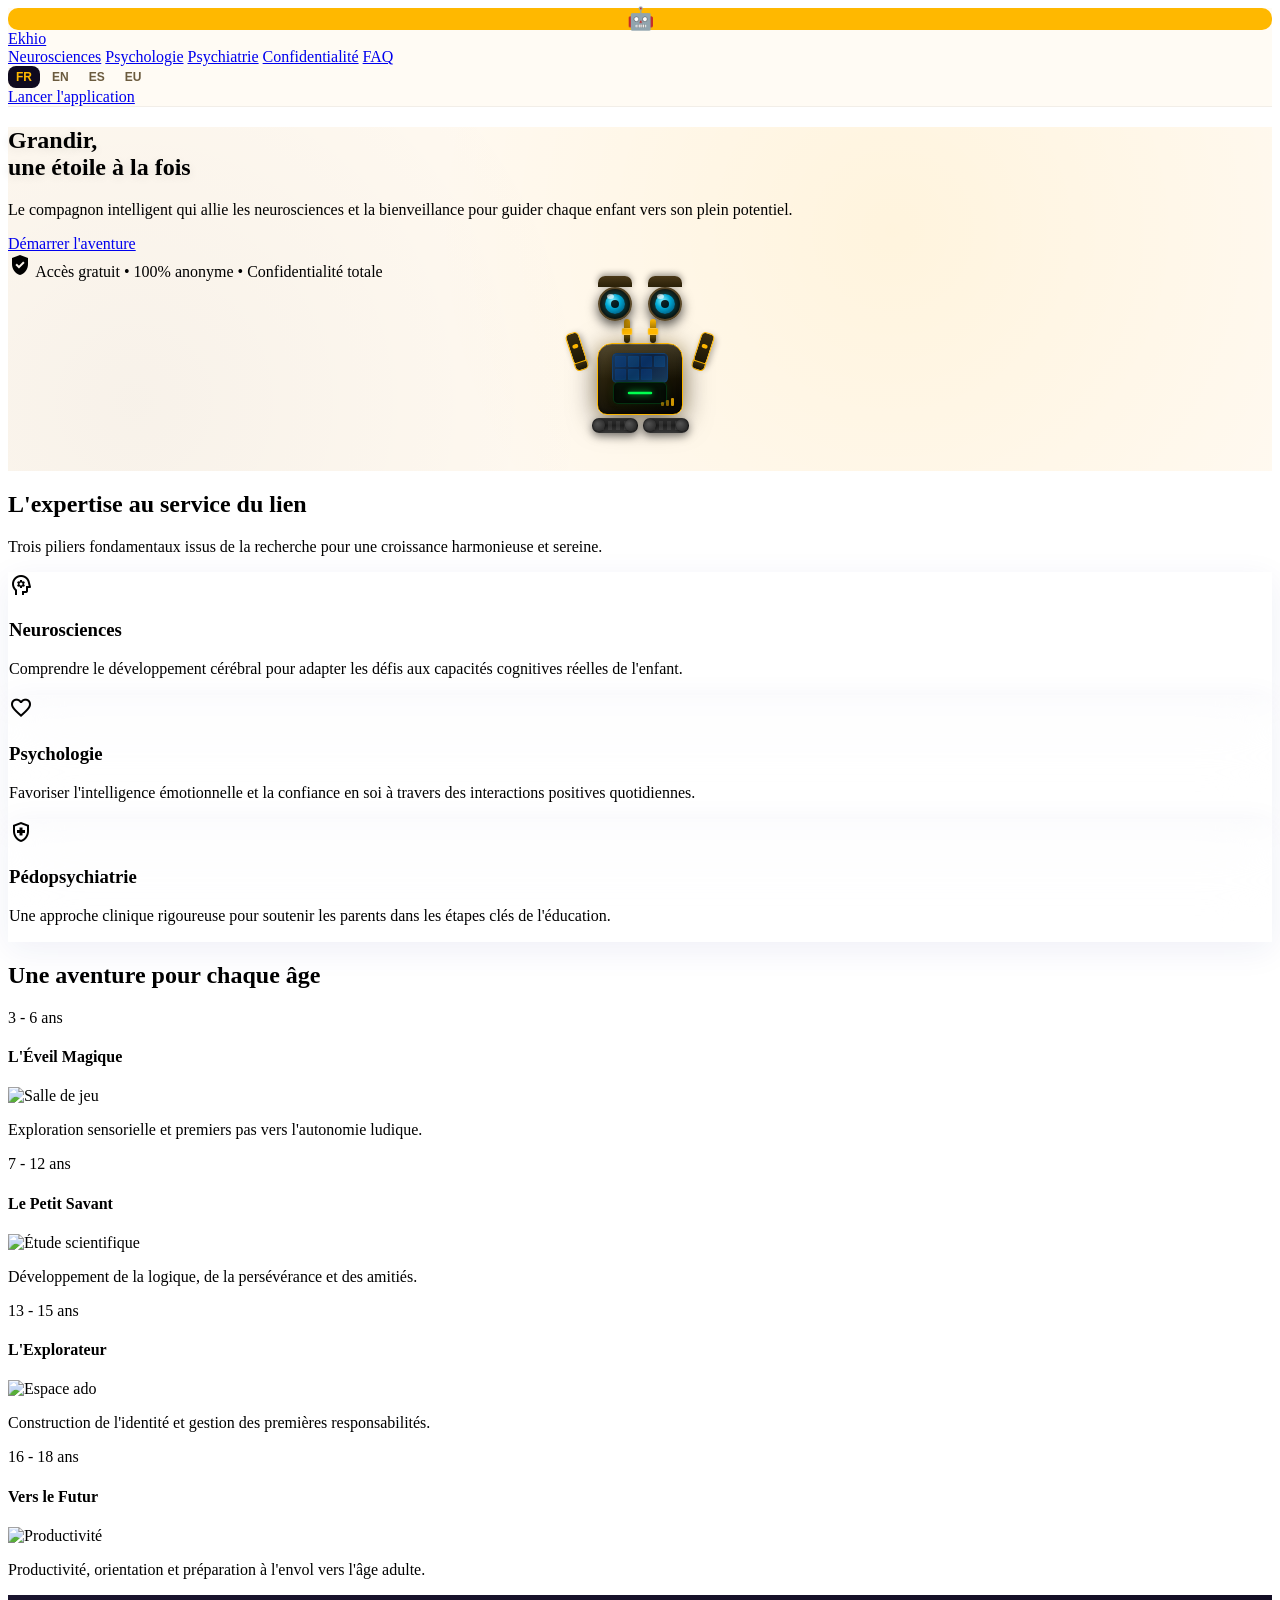
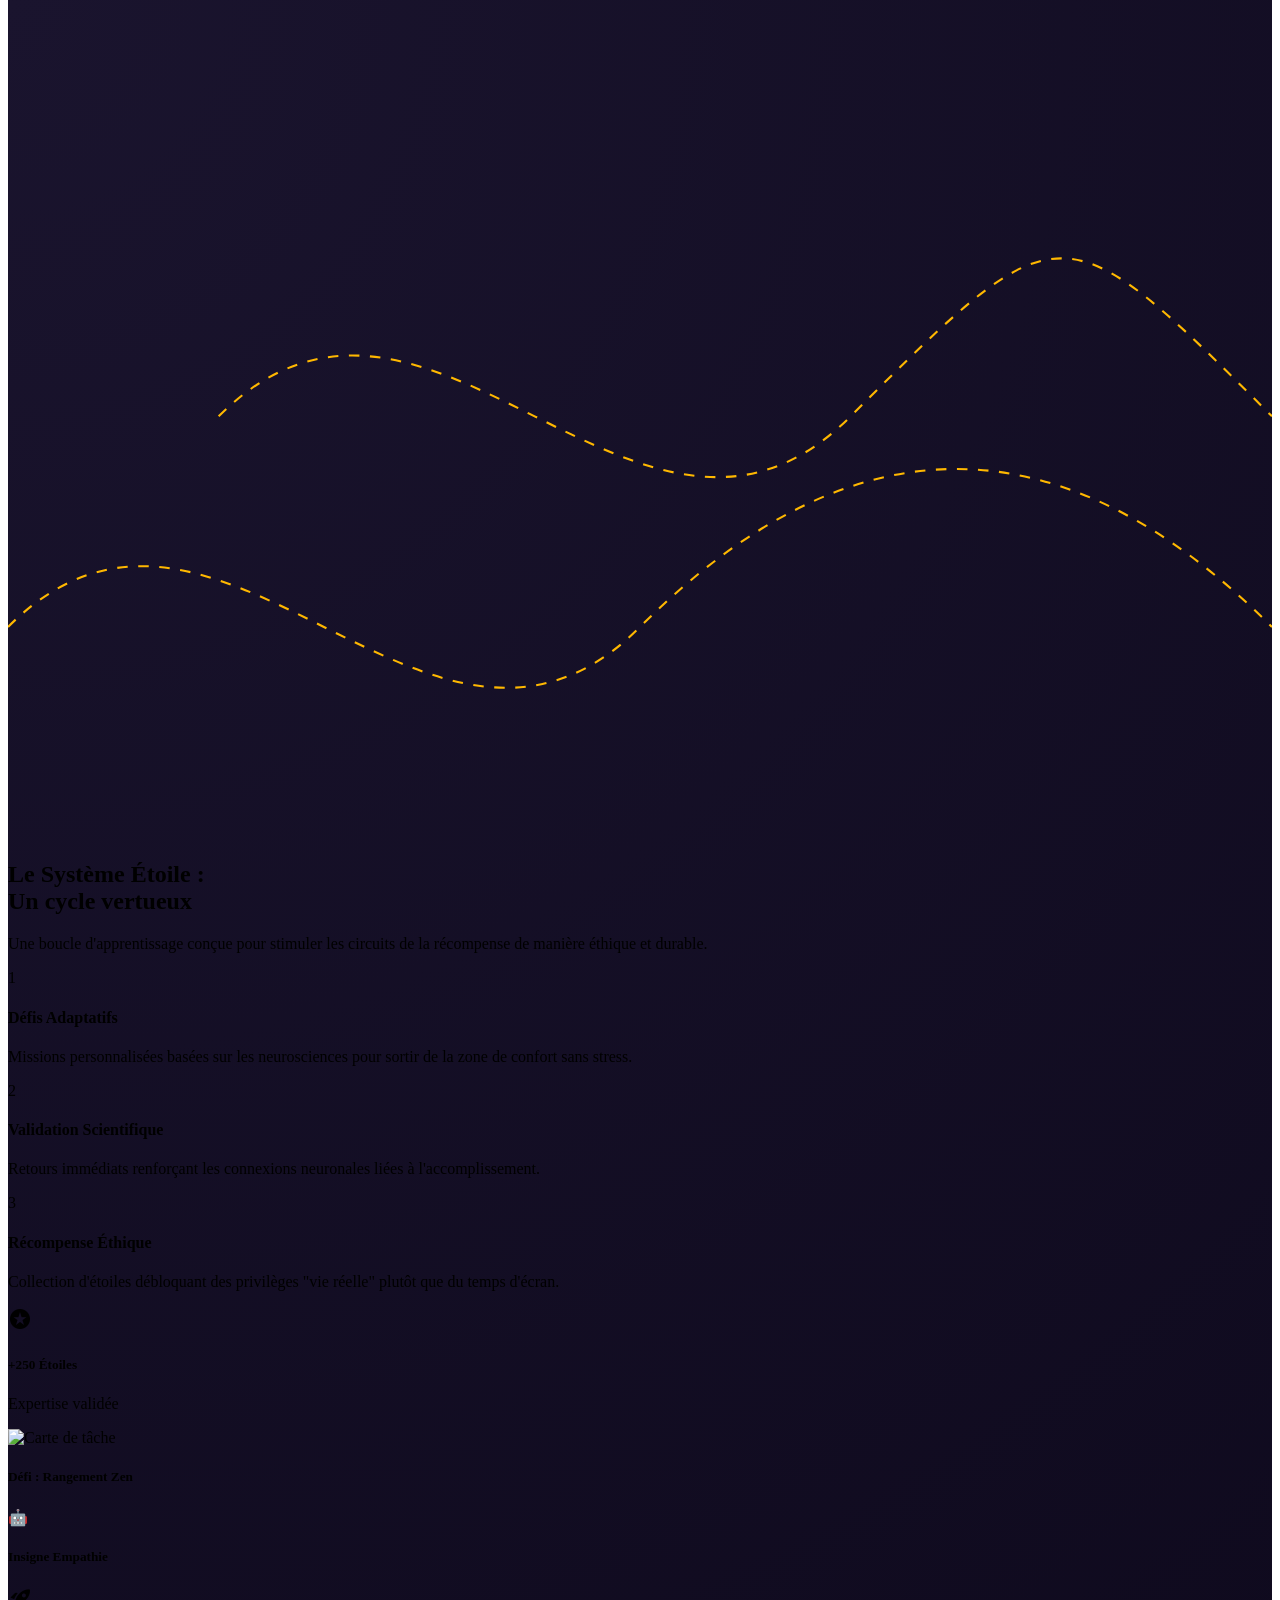
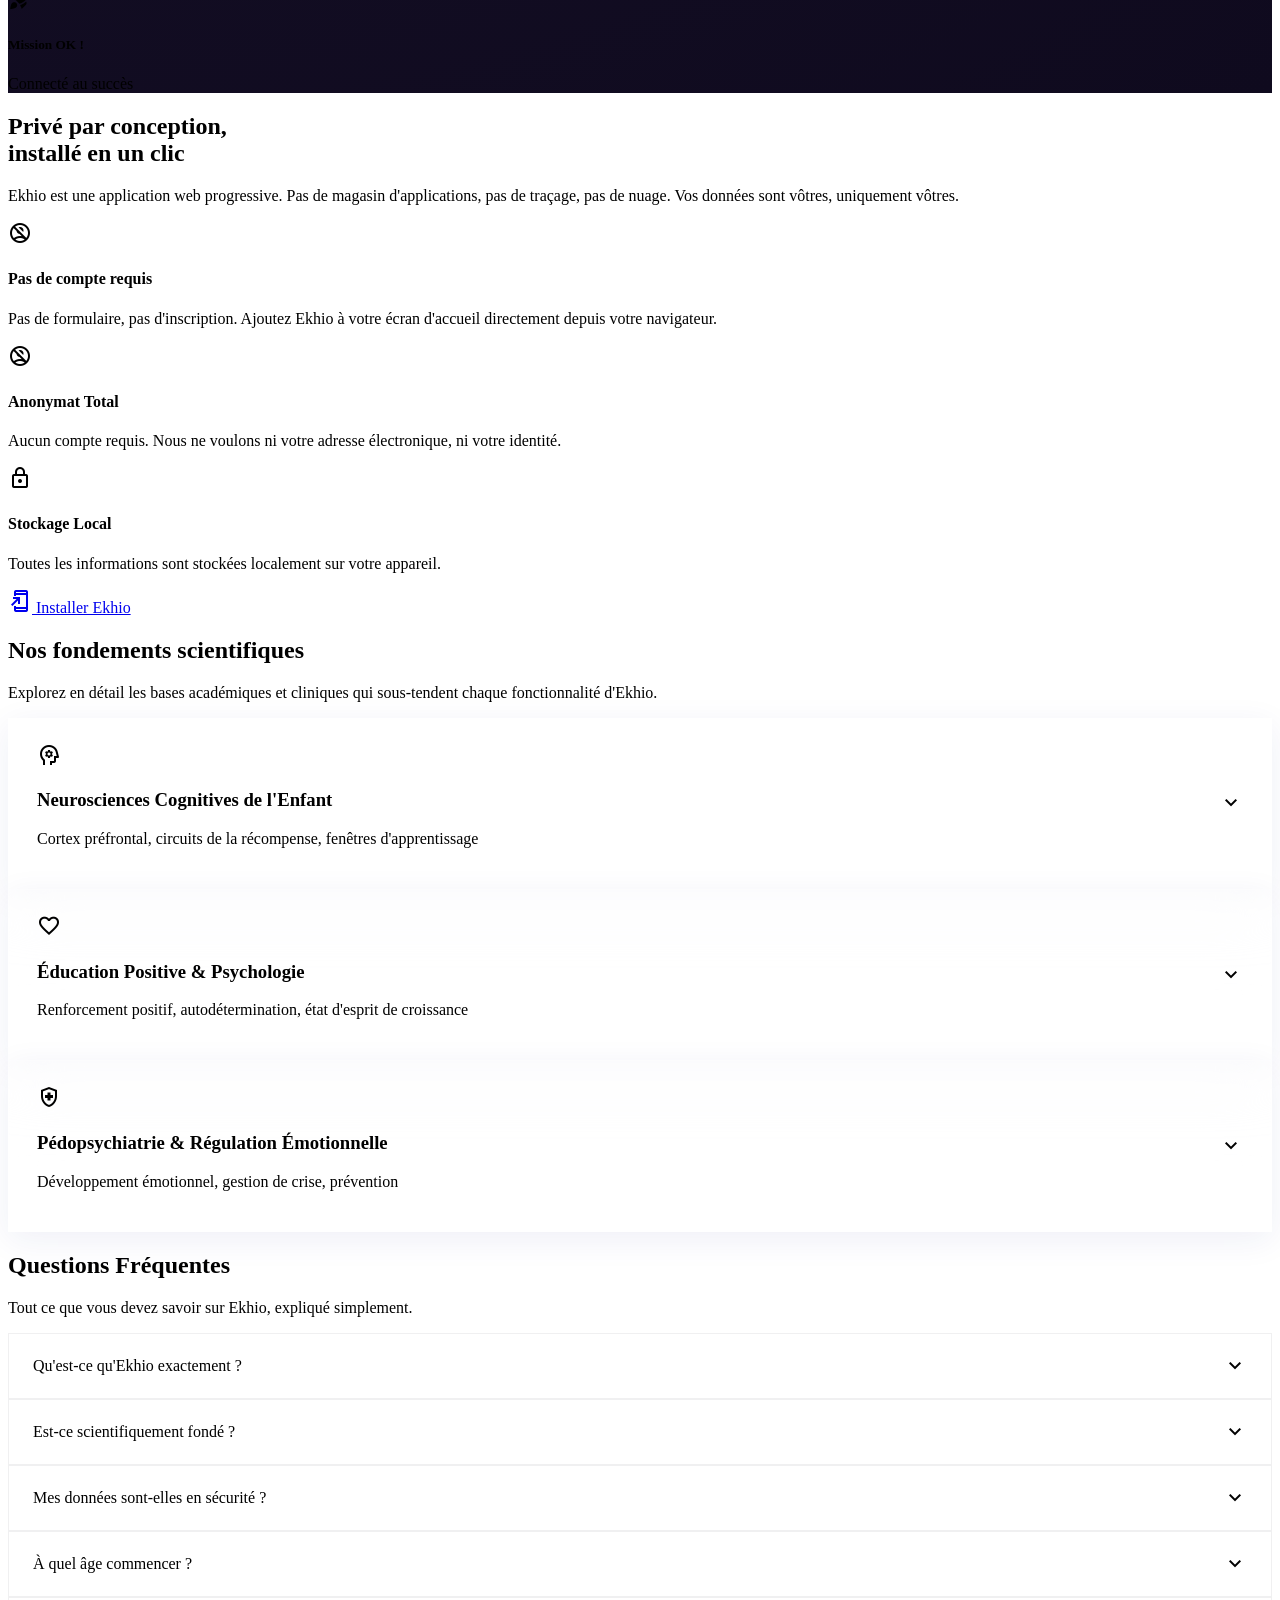
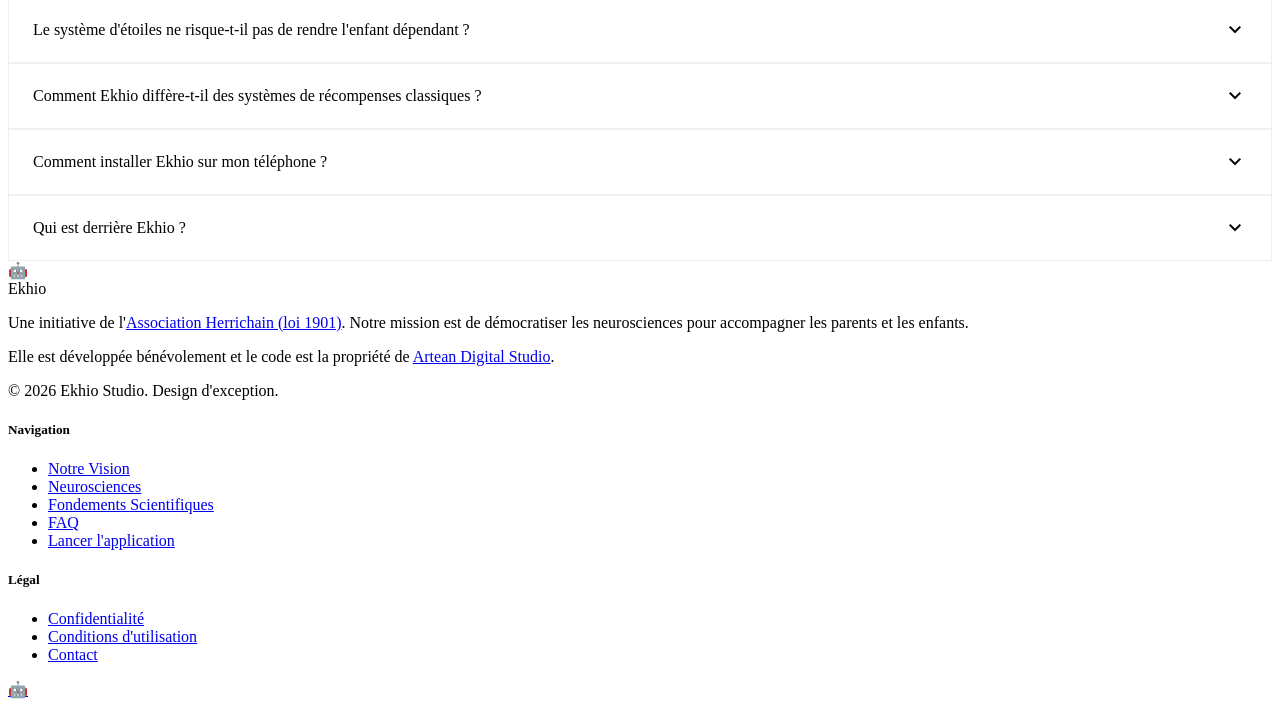
==== commit 745cfa33: "feat: refonte UI, internationalisation et récompenses onboarding" ====
--- a/index.html
+++ b/index.html
@@ -1,747 +1,821 @@
 <!DOCTYPE html>
-<html lang="fr" id="html-root">
-<head>
-  <meta charset="UTF-8">
-  <meta name="viewport" content="width=device-width, initial-scale=1.0">
-  <title>Ekhio — Grandir, un jour à la fois</title>
-  <meta name="description" content="Ekhio accompagne vos enfants de 3 à 18 ans avec un système de récompenses fondé sur les neurosciences. Gratuit, open source, aucune donnée collectée.">
-  <link rel="preconnect" href="https://fonts.googleapis.com">
-  <link href="https://fonts.googleapis.com/css2?family=Nunito:wght@400;600;700;800;900&family=Fredoka+One&display=swap" rel="stylesheet">
-  <style>
-    :root{--sun:#FFB800;--sun-d:#E8A000;--red:#E8344A;--dark:#0F0A1E;--dark2:#1A1030;--text:#1A1208;--muted:#6B5B3E;--faint:#B8A898;--bg:#FFF9F0;--white:#fff;--green:#2ECC71;--purple:#8B5CF6;--cyan:#00D4FF}
-    *{margin:0;padding:0;box-sizing:border-box}
-    html{scroll-behavior:smooth}
-    body{font-family:'Nunito',sans-serif;background:var(--bg);color:var(--text);overflow-x:hidden}
-
-    /* NAV */
-    nav{position:fixed;top:0;left:0;right:0;z-index:100;background:rgba(255,249,240,.94);backdrop-filter:blur(14px);border-bottom:1px solid rgba(0,0,0,.06);padding:12px 24px;display:flex;align-items:center;justify-content:space-between;gap:12px}
-    .nav-logo{font-family:'Fredoka One',cursive;font-size:22px;color:var(--dark);display:flex;align-items:center;gap:8px;text-decoration:none}
-    .nav-logo em{color:var(--sun);font-style:normal}
-    .nav-center{display:flex;gap:20px;list-style:none}
-    .nav-center a{text-decoration:none;color:var(--muted);font-weight:700;font-size:13px;transition:.2s}
-    .nav-center a:hover{color:var(--dark)}
-    .nav-right{display:flex;align-items:center;gap:10px}
-    .lang-btn{background:none;border:1.5px solid rgba(0,0,0,.12);border-radius:999px;padding:5px 12px;font-weight:800;font-size:12px;cursor:pointer;color:var(--muted);transition:.2s}
-    .lang-btn.active,.lang-btn:hover{background:var(--dark);color:#fff;border-color:var(--dark)}
-    .nav-cta{background:var(--sun);color:var(--dark);border-radius:999px;padding:9px 20px;font-weight:800;font-size:13px;text-decoration:none;transition:.2s;white-space:nowrap}
-    .nav-cta:hover{background:var(--sun-d)}
-    @media(max-width:700px){.nav-center{display:none}}
-
-    /* HERO */
-    .hero{min-height:100vh;background:linear-gradient(160deg,#0F0A1E 0%,#1A0A3E 55%,#2E0A1A 100%);display:flex;align-items:center;justify-content:center;padding:110px 24px 70px;position:relative;overflow:hidden;text-align:center}
-    #starsCanvas{position:absolute;inset:0;pointer-events:none}
-    .hero-inner{max-width:860px;width:100%;position:relative;z-index:2}
-    .hero-badge{display:inline-flex;align-items:center;gap:8px;background:rgba(255,184,0,.14);border:1px solid rgba(255,184,0,.3);border-radius:999px;padding:7px 18px;font-size:12px;font-weight:800;color:var(--sun);margin-bottom:24px}
-    .hero-robot{font-size:100px;margin-bottom:8px;display:block;animation:float 4s ease-in-out infinite;filter:drop-shadow(0 0 36px rgba(255,184,0,.45))}
-    @keyframes float{0%,100%{transform:translateY(0)}50%{transform:translateY(-14px)}}
-    .hero h1{font-family:'Fredoka One',cursive;font-size:clamp(40px,8vw,76px);color:#fff;line-height:1.06;margin-bottom:20px}
-    .hero h1 em{color:var(--sun);font-style:normal}
-    .hero-sub{font-size:clamp(15px,2.2vw,19px);color:rgba(255,255,255,.68);max-width:56ch;margin:0 auto 36px;line-height:1.75;font-weight:600}
-    .hero-btns{display:flex;gap:12px;justify-content:center;flex-wrap:wrap;margin-bottom:40px}
-    .btn-p{background:linear-gradient(135deg,var(--sun),#FF6B35);color:#fff;border-radius:999px;padding:14px 34px;font-weight:800;font-size:15px;text-decoration:none;box-shadow:0 8px 28px rgba(255,184,0,.38);transition:.2s;border:none;cursor:pointer}
-    .btn-p:hover{transform:translateY(-2px);box-shadow:0 12px 36px rgba(255,184,0,.5)}
-    .btn-s{background:rgba(255,255,255,.1);color:#fff;border:1.5px solid rgba(255,255,255,.22);border-radius:999px;padding:14px 34px;font-weight:800;font-size:15px;text-decoration:none;transition:.2s}
-    .btn-s:hover{background:rgba(255,255,255,.18)}
-    .hero-pills{display:flex;gap:8px;justify-content:center;flex-wrap:wrap;margin-bottom:40px}
-    .pill{background:rgba(255,255,255,.07);border:1px solid rgba(255,255,255,.11);border-radius:999px;padding:6px 14px;font-size:11px;font-weight:700;color:rgba(255,255,255,.55)}
-    .disclaimer-box{background:rgba(255,184,0,.1);border:1.5px solid rgba(255,184,0,.28);border-radius:14px;padding:14px 20px;max-width:680px;margin:0 auto;text-align:left}
-    .disclaimer-box p{font-size:11.5px;color:rgba(255,255,255,.5);line-height:1.7;font-weight:600}
-    .disclaimer-box strong{color:var(--sun)}
-
-    /* SECTIONS */
-    section{padding:80px 24px}
-    .wrap{max-width:1020px;margin:0 auto}
-    .s-badge{display:inline-block;background:linear-gradient(135deg,var(--sun),#FF6B35);color:#fff;border-radius:999px;padding:5px 15px;font-size:11px;font-weight:800;margin-bottom:14px;text-transform:uppercase;letter-spacing:.08em}
-    .s-title{font-family:'Fredoka One',cursive;font-size:clamp(26px,4.5vw,42px);color:var(--dark);margin-bottom:14px;line-height:1.15}
-    .s-sub{font-size:16px;color:var(--muted);max-width:56ch;line-height:1.75;font-weight:600;margin-bottom:44px}
-
-    /* VALUE GRID */
-    .grid-3{display:grid;grid-template-columns:repeat(auto-fit,minmax(280px,1fr));gap:22px}
-    .card{background:#fff;border-radius:20px;padding:26px;box-shadow:0 4px 22px rgba(0,0,0,.07);border:1.5px solid rgba(0,0,0,.055)}
-    .card .ic{font-size:34px;margin-bottom:12px}
-    .card h3{font-family:'Fredoka One',cursive;font-size:19px;color:var(--dark);margin-bottom:7px}
-    .card p{font-size:13.5px;color:var(--muted);line-height:1.7}
-
-    /* SCIENCE */
-    .science-bg{background:linear-gradient(160deg,#0F0A1E,#1A1030)}
-    .science-bg .s-title{color:#fff}
-    .science-bg .s-sub{color:rgba(255,255,255,.58)}
-    .sci-card{background:rgba(255,255,255,.055);border:1px solid rgba(255,255,255,.09);border-radius:18px;padding:22px}
-    .sci-card .tag{display:inline-block;background:rgba(255,184,0,.14);color:var(--sun);border-radius:999px;padding:3px 10px;font-size:10px;font-weight:800;margin-bottom:10px;text-transform:uppercase}
-    .sci-card h3{font-family:'Fredoka One',cursive;font-size:17px;color:var(--sun);margin-bottom:8px}
-    .sci-card p{font-size:13px;color:rgba(255,255,255,.6);line-height:1.7}
-
-    /* AGES */
-    .grid-5{display:grid;grid-template-columns:repeat(auto-fit,minmax(175px,1fr));gap:16px}
-    .age-card{background:#fff;border-radius:18px;padding:22px 18px;box-shadow:0 4px 18px rgba(0,0,0,.07);border-top:4px solid var(--ac,var(--sun));text-align:center}
-    .age-card .em{font-size:30px;margin-bottom:8px}
-    .age-card h3{font-family:'Fredoka One',cursive;font-size:15px;color:var(--dark);margin-bottom:5px}
-    .age-card p{font-size:12px;color:var(--muted);line-height:1.6}
-
-    /* DOWNLOAD */
-    .download-wrap{background:linear-gradient(135deg,#0F0A1E,#2E0A1A);border-radius:28px;padding:56px 40px;text-align:center;max-width:780px;margin:0 auto}
-    .download-wrap h2{font-family:'Fredoka One',cursive;font-size:clamp(28px,5vw,40px);color:#fff;margin-bottom:16px}
-    .download-wrap p{font-size:15px;color:rgba(255,255,255,.6);margin-bottom:32px;line-height:1.7}
-    .dl-badges{display:flex;gap:12px;justify-content:center;flex-wrap:wrap}
-    .dl-badge{background:rgba(255,255,255,.08);border:1.5px solid rgba(255,255,255,.15);border-radius:14px;padding:12px 22px;color:#fff;text-decoration:none;font-weight:800;font-size:14px;transition:.2s}
-    .dl-badge:hover{background:rgba(255,255,255,.15)}
-
-    /* DISCLAIMER SECTION */
-    .discl-wrap{background:#FFF8E1;border:2px solid #FFD95A;border-radius:22px;padding:36px;max-width:820px;margin:0 auto}
-    .discl-wrap h2{font-family:'Fredoka One',cursive;font-size:21px;color:#856404;margin-bottom:16px}
-    .discl-wrap p{font-size:13.5px;color:#664d03;line-height:1.8;margin-bottom:10px}
-
-    /* FOOTER */
-    footer{background:var(--dark);color:rgba(255,255,255,.45);padding:52px 24px 36px;text-align:center}
-    .footer-logo{font-family:'Fredoka One',cursive;font-size:28px;color:#fff;margin-bottom:6px}
-    .footer-logo em{color:var(--sun);font-style:normal}
-    .footer-tagline{font-size:14px;color:rgba(255,255,255,.4);margin-bottom:28px}
-    .footer-cols{display:grid;grid-template-columns:repeat(auto-fit,minmax(180px,1fr));gap:32px;max-width:800px;margin:0 auto 32px;text-align:left}
-    .footer-col h4{font-size:11px;font-weight:800;text-transform:uppercase;letter-spacing:.1em;color:rgba(255,255,255,.3);margin-bottom:12px}
-    .footer-col a,.footer-col p{display:block;font-size:13px;color:rgba(255,255,255,.45);text-decoration:none;margin-bottom:7px;line-height:1.5}
-    .footer-col a:hover{color:var(--sun)}
-    .footer-sep{width:60px;height:1px;background:rgba(255,255,255,.08);margin:24px auto}
-    .footer-bottom{font-size:12px;color:rgba(255,255,255,.25);line-height:1.8}
-    .footer-bottom a{color:rgba(255,255,255,.35);text-decoration:none}
-    .footer-bottom a:hover{color:var(--sun)}
-    .license-line{display:flex;align-items:center;justify-content:center;gap:8px;flex-wrap:wrap;margin-top:10px}
-    .lic-badge{background:rgba(255,255,255,.06);border:1px solid rgba(255,255,255,.1);border-radius:999px;padding:4px 12px;font-size:11px;font-weight:700;color:rgba(255,255,255,.4)}
-  </style>
+
+<html class="light" lang="fr"><head>
+<meta charset="utf-8"/>
+<meta content="width=device-width, initial-scale=1.0" name="viewport"/>
+<title>Ekhio | Grandir, une étoile à la fois</title>
+<meta name="description" content="Ekhio est une application d'accompagnement parental gratuite et hors ligne basée sur les neurosciences. Développée par Artean Digital Studio (arteandigital.fr) et déployée par l'Association Herrichain (herrichain.org)." />
+<!-- PWA Support -->
+<link rel="manifest" href="manifest.json" />
+<meta name="theme-color" content="#FFB800" />
+<meta name="apple-mobile-web-app-capable" content="yes" />
+<meta name="apple-mobile-web-app-status-bar-style" content="default" />
+<link rel="apple-touch-icon" href="icon.svg" />
+<!-- SEO Metadata -->
+<meta property="og:title" content="Ekhio | Grandir, une étoile à la fois" />
+<meta property="og:description" content="Compagnon d'éducation positive par l'Association Herrichain (herrichain.org) et Artean Digital Studio (arteandigital.fr)." />
+<meta property="og:url" content="https://ekhio.herrichain.org" />
+<meta name="twitter:card" content="summary" />
+<script>
+  if ('serviceWorker' in navigator) {
+    window.addEventListener('load', () => {
+      navigator.serviceWorker.register('sw.js')
+        .then(reg => console.log('Service Worker registered successfully.', reg.scope))
+        .catch(err => console.warn('Service Worker registration failed.', err));
+    });
+  }
+</script>
+<!-- Fonts: Fredoka One (Headlines) & Nunito (Body) -->
+<link href="https://fonts.googleapis.com/css2?family=Fredoka+One&amp;family=Nunito:wght@400;500;600;700;800&amp;display=swap" rel="stylesheet"/>
+<!-- Icons -->
+<link href="https://fonts.googleapis.com/css2?family=Material+Symbols+Outlined:wght,FILL@100..700,0..1&amp;display=swap" rel="stylesheet"/>
+<link rel="stylesheet" href="robot.css">
+<script src="https://cdn.tailwindcss.com?plugins=forms,container-queries"></script>
+<script id="tailwind-config">
+      tailwind.config = {
+        darkMode: "class",
+        theme: {
+          extend: {
+            colors: {
+              "midnight": "#0F0A1E",
+              "amber-sun": "#FFB800",
+              "soft-cream": "#FFF9F0",
+              "surface-container-high": "#ede7df",
+              "primary": "#000000",
+              "on-background": "#1d1b16",
+              "surface": "#FFF9F0",
+            },
+            fontFamily: {
+              "headline": ["Fredoka One", "sans-serif"],
+              "body": ["Nunito", "sans-serif"]
+            },
+            borderRadius: {"DEFAULT": "0.25rem", "lg": "0.5rem", "xl": "1.5rem", "2xl": "2.5rem", "full": "9999px"},
+          },
+        },
+      }
+    </script>
+<style>
+      .material-symbols-outlined {
+        font-variation-settings: 'FILL' 0, 'wght' 400, 'GRAD' 0, 'opsz' 24;
+      }
+      .glass-card {
+        background: rgba(255, 255, 255, 0.45);
+        backdrop-filter: blur(32px);
+        -webkit-backdrop-filter: blur(32px);
+        border: 1px solid rgba(255, 255, 255, 0.2);
+        box-shadow: 0 8px 32px 0 rgba(31, 38, 135, 0.07);
+      }
+      .glass-nav {
+        background: rgba(255, 249, 240, 0.7);
+        backdrop-filter: blur(24px);
+        -webkit-backdrop-filter: blur(24px);
+        border-bottom: 1px solid rgba(15, 10, 30, 0.05);
+      }
+      .midnight-gradient {
+        background: radial-gradient(circle at top left, #1a142e 0%, #0F0A1E 100%);
+      }
+      .hero-gradient {
+        background: radial-gradient(circle at 70% 30%, rgba(255, 184, 0, 0.08) 0%, transparent 50%),
+                    radial-gradient(circle at 10% 80%, rgba(15, 10, 30, 0.03) 0%, transparent 40%),
+                    #FFF9F0;
+      }
+      .amber-glow {
+        box-shadow: 0 12px 30px -10px rgba(255, 184, 0, 0.5);
+      }
+      .text-glow {
+        text-shadow: 0 2px 10px rgba(15, 10, 30, 0.1);
+      }
+      .icon-glow {
+        filter: drop-shadow(0 0 8px rgba(255, 184, 0, 0.3));
+      }
+      .asymmetric-shape {
+        border-radius: 60% 40% 30% 70% / 60% 30% 70% 40%;
+      }
+      .pulse-line {
+        stroke-dasharray: 10;
+        animation: dash 20s linear infinite;
+      }
+      @keyframes dash {
+        to { stroke-dashoffset: -1000; }
+      }
+      .hover-lift {
+        transition: transform 0.4s cubic-bezier(0.175, 0.885, 0.32, 1.275), box-shadow 0.4s ease;
+      }
+      .hover-lift:hover {
+        transform: translateY(-10px) scale(1.02);
+      }
+      /* Mini robot inline icon */
+      .mini-robot {
+        display: inline-flex; width: 36px; height: 36px;
+        background: #FFB800; border-radius: 10px;
+        align-items: center; justify-content: center;
+        font-size: 20px; line-height: 1;
+      }
+      /* Hero robot proportional sizing */
+      .hero-robot-wrapper .robot-scene {
+        transform: scale(1) !important;
+        width: 100%; max-width: 100%;
+        aspect-ratio: 1 / 1;
+        display: flex; align-items: center; justify-content: center;
+      }
+      @media (max-width: 1024px) {
+        .hero-robot-wrapper .robot-scene { max-width: 320px; margin: 0 auto; }
+      }
+      /* Language switcher */
+      .lang-switch { display: flex; gap: 4px; align-items: center; }
+      .lang-switch button { padding: 4px 8px; border-radius: 8px; font-size: 12px; font-weight: 800; border: none; cursor: pointer; transition: 0.2s; background: transparent; color: #6B5B3E; }
+      .lang-switch button.active { background: #0F0A1E; color: #FFB800; }
+      .lang-switch button:hover { background: rgba(15,10,30,0.1); }
+
+      /* Accordion Styles */
+      .ekhio-accordion { transition: box-shadow 0.3s ease; }
+      .ekhio-accordion:hover { box-shadow: 0 8px 32px rgba(15,10,30,0.08); }
+      .accordion-trigger {
+        width: 100%; display: flex; align-items: center; justify-content: space-between;
+        padding: 24px 28px; cursor: pointer; background: none; border: none;
+        font: inherit; text-align: left; gap: 16px;
+        transition: background 0.2s;
+      }
+      .accordion-trigger:hover { background: rgba(255,184,0,0.04); }
+      .accordion-chevron {
+        transition: transform 0.35s cubic-bezier(0.34, 1.56, 0.64, 1);
+        flex-shrink: 0;
+      }
+      .ekhio-accordion.open .accordion-chevron { transform: rotate(180deg); }
+      .accordion-panel {
+        max-height: 0; overflow: hidden;
+        transition: max-height 0.5s cubic-bezier(0.4, 0, 0.2, 1);
+      }
+      .ekhio-accordion.open .accordion-panel { max-height: 3000px; }
+      .accordion-content { padding: 0 28px 28px; }
+      .sci-block {
+        padding: 20px 0; border-top: 1px solid rgba(15,10,30,0.06);
+      }
+      .sci-block:first-child { border-top: none; padding-top: 8px; }
+      .sci-source {
+        font-size: 12px; color: #6B5B3E; padding: 8px 12px;
+        background: rgba(255,184,0,0.06); border-radius: 8px;
+        margin-top: 8px; line-height: 1.5;
+      }
+      /* FAQ specific */
+      .faq-item {
+        background: rgba(255,255,255,0.6); backdrop-filter: blur(16px);
+        border: 1px solid rgba(15,10,30,0.06);
+      }
+      .faq-trigger { padding: 20px 24px; }
+      .faq-answer { padding: 0 24px 24px; }
+      .faq-answer p { color: #475569; line-height: 1.7; margin-bottom: 12px; font-weight: 500; }
+      .faq-answer ul {
+        list-style: none; padding: 0; margin: 12px 0;
+      }
+      .faq-answer ul li {
+        padding: 8px 0 8px 8px; color: #475569; font-weight: 500;
+        border-bottom: 1px solid rgba(15,10,30,0.04); line-height: 1.6;
+      }
+      .faq-answer ul li:last-child { border-bottom: none; }
+      .faq-answer code {
+        background: rgba(15,10,30,0.06); padding: 2px 6px; border-radius: 4px;
+        font-size: 13px; font-weight: 700;
+      }
+    </style>
+    <script src="i18n.js"></script>
 </head>
-<body>
-
-<nav>
-  <a class="nav-logo" href="#">☀️ <em>Ekhio</em></a>
-  <ul class="nav-center">
-    <li><a href="#valeur" data-i18n="nav.app">L'app</a></li>
-    <li><a href="#science" data-i18n="nav.science">Science</a></li>
-    <li><a href="#ages" data-i18n="nav.ages">Tranches d'âge</a></li>
-    <li><a href="#download" data-i18n="nav.download">Télécharger</a></li>
-    <li><a href="#disclaimer" data-i18n="nav.legal">Légal</a></li>
-  </ul>
-  <div class="nav-right">
-    <button class="lang-btn active" onclick="setLang('fr')">FR</button>
-    <button class="lang-btn" onclick="setLang('en')">EN</button>
-    <button class="lang-btn" onclick="setLang('es')">ES</button>
-    <button class="lang-btn" onclick="setLang('eu')">EU</button>
-    <a href="https://github.com/ouiblock/kidzreward" class="nav-cta" target="_blank" data-i18n="nav.cta">Télécharger</a>
-  </div>
+<body class="bg-surface font-body text-midnight antialiased overflow-x-hidden">
+<!-- Barre de navigation -->
+<header class="fixed top-0 w-full z-50 glass-nav h-20">
+<nav class="flex justify-between items-center max-w-7xl mx-auto px-8 h-full">
+<a href="#" class="flex items-center gap-2 group cursor-pointer">
+<div class="w-10 h-10 bg-midnight rounded-xl flex items-center justify-center transition-transform group-hover:rotate-12 overflow-hidden">
+<span class="mini-robot" style="width:100%;height:100%;border-radius:10px;font-size:22px;">🤖</span>
+</div>
+<span class="font-headline text-2xl text-midnight tracking-tight">Ekhio</span>
+</a>
+<div class="hidden md:flex gap-10 items-center">
+<a class="font-bold text-sm text-amber-sun border-b-2 border-amber-sun pb-1" href="#neuro" data-i18n="nav_neuro">Neurosciences</a>
+<a class="font-semibold text-sm text-slate-500 hover:text-midnight transition-colors" href="#psycho" data-i18n="nav_psycho">Psychologie</a>
+<a class="font-semibold text-sm text-slate-500 hover:text-midnight transition-colors" href="#psychiatry" data-i18n="nav_psychiatry">Psychiatrie</a>
+<a class="font-semibold text-sm text-slate-500 hover:text-midnight transition-colors" href="privacy.html" data-i18n="nav_privacy">Confidentialité</a>
+<a class="font-semibold text-sm text-slate-500 hover:text-midnight transition-colors" href="#faq">FAQ</a>
+</div>
+<div class="flex items-center gap-3">
+<div class="lang-switch hidden md:flex">
+  <button onclick="switchLang('fr')" id="lang-fr">FR</button>
+  <button onclick="switchLang('en')" id="lang-en">EN</button>
+  <button onclick="switchLang('es')" id="lang-es">ES</button>
+  <button onclick="switchLang('eu')" id="lang-eu">EU</button>
+</div>
+<a href="app.html" class="flex items-center bg-midnight text-white font-bold px-8 py-3 rounded-full hover:bg-slate-800 transition-all duration-300 transform hover:scale-105 active:scale-95 text-sm h-[44px]" data-i18n="nav_launch">
+            Lancer l'application
+</a>
+</div>
 </nav>
-
-<!-- HERO -->
-<section class="hero">
-  <canvas id="starsCanvas"></canvas>
-  <div class="hero-inner">
-    <div class="hero-badge" data-i18n="hero.badge">🌟 100% Gratuit · Open Source · Sans données personnelles</div>
-    <span class="hero-robot">🤖</span>
-    <h1 data-i18n="hero.h1">Grandir,<br><em>un jour à la fois.</em></h1>
-    <p class="hero-sub" data-i18n="hero.sub">Ekhio accompagne vos enfants de 3 à 18 ans avec un système de récompenses fondé sur les neurosciences, la psychologie du développement et la pédopsychiatrie.</p>
-    <div class="hero-btns">
-      <a href="https://github.com/ouiblock/kidzreward" class="btn-p" target="_blank" data-i18n="hero.btn1">⬇ Télécharger gratuitement</a>
-      <a href="#science" class="btn-s" data-i18n="hero.btn2">En savoir plus →</a>
-    </div>
-    <div class="hero-pills">
-      <span class="pill" data-i18n="pill.neuro">🧠 Neurosciences</span>
-      <span class="pill" data-i18n="pill.ages">👶 3 à 18 ans</span>
-      <span class="pill" data-i18n="pill.data">🔒 Aucune donnée collectée</span>
-      <span class="pill" data-i18n="pill.oss">🌍 Open Source</span>
-      <span class="pill" data-i18n="pill.origin">🇫🇷 Pays Basque, France</span>
-    </div>
-    <div class="disclaimer-box">
-      <p><strong data-i18n="discl.label">⚠️ Important :</strong> <span data-i18n="discl.hero">Ekhio est un outil d'accompagnement familial à titre informatif et ludique uniquement. Cette application ne constitue en aucun cas un avis médical, psychologique ou thérapeutique. En cas de difficultés, consultez un professionnel de santé qualifié.</span></p>
-    </div>
-  </div>
+</header>
+<main class="relative">
+<!-- Hero Section -->
+<section class="relative pt-32 pb-24 md:pt-52 md:pb-40 overflow-hidden hero-gradient" id="vision">
+<div class="max-w-7xl mx-auto px-8 grid grid-cols-1 lg:grid-cols-2 gap-20 items-center">
+<div class="z-10 text-center lg:text-left">
+<h1 class="font-headline text-5xl md:text-8xl text-midnight leading-[1.05] mb-8 text-glow">
+                    <span data-i18n="hero_title_1">Grandir,</span> <br/><span class="text-transparent bg-clip-text bg-gradient-to-r from-midnight via-slate-700 to-amber-sun" data-i18n="hero_title_2">une étoile</span> <span data-i18n="hero_title_3">à la fois</span>
+                </h1>
+<p class="text-xl md:text-2xl text-slate-600 mb-12 max-w-xl mx-auto lg:mx-0 leading-relaxed font-medium" data-i18n="hero_sub">
+                    Le compagnon intelligent qui allie les neurosciences et la bienveillance pour guider chaque enfant vers son plein potentiel.
+                </p>
+<div class="flex flex-col sm:flex-row items-center gap-6 mb-10 justify-center lg:justify-start">
+<a href="app.html" class="flex items-center justify-center w-full sm:w-auto bg-amber-sun text-midnight font-bold px-12 py-5 rounded-full amber-glow text-xl hover:brightness-110 transition-all transform hover:scale-105 active:scale-95" data-i18n="hero_cta">
+                        Démarrer l'aventure
+</a>
+</div>
+<div class="flex items-center justify-center lg:justify-start gap-4 text-sm text-slate-400 font-semibold tracking-wide uppercase">
+<span class="material-symbols-outlined text-amber-sun" style="font-variation-settings: 'FILL' 1;">verified_user</span>
+<span data-i18n="hero_badge">Accès gratuit • 100% anonyme • Confidentialité totale</span>
+</div>
+</div>
+<!-- Mascotte Robot -->
+<div class="relative flex justify-center items-center hero-robot-wrapper">
+<div class="absolute inset-0 bg-amber-sun/20 blur-[120px] asymmetric-shape -z-10 animate-pulse"></div>
+  <!-- ROBOT ANIMé PROPORTIONNEL -->
+  <div class="robot-scene block" style="--robot-accent: #FFB800; z-index: 10;">
+    <div class="robot-float" id="robot-float">
+      <div class="walle-wrap curious" id="robot" onclick="Robot && Robot.bounce()">
+        <div class="walle-neck" id="robot-neck">
+          <div class="walle-stem"></div>
+          <div class="walle-eyes">
+            <div class="walle-eye-unit"><div class="walle-eye-hood"></div><div class="walle-eye"><div class="walle-eyelid" id="eyelid-l"></div><div class="walle-iris"></div><div class="walle-pupil"></div><div class="walle-eye-shine"></div></div></div>
+            <div class="walle-eye-unit"><div class="walle-eye-hood"></div><div class="walle-eye"><div class="walle-eyelid" id="eyelid-r"></div><div class="walle-iris"></div><div class="walle-pupil"></div><div class="walle-eye-shine"></div></div></div>
+          </div>
+          <div class="walle-stem"></div>
+        </div>
+        <div class="walle-arms"><div class="walle-arm left"></div><div class="walle-arm right"></div></div>
+        <div class="walle-body">
+          <div class="walle-solar"><div class="walle-solar-cell"></div><div class="walle-solar-cell"></div><div class="walle-solar-cell"></div><div class="walle-solar-cell"></div><div class="walle-solar-cell"></div><div class="walle-solar-cell"></div><div class="walle-solar-cell"></div></div>
+          <div class="walle-screen"><div class="walle-screen-inner"><div class="walle-mouth" id="robot-mouth"><svg viewBox="0 0 38 14"><path class="mouth-path" id="mouth-path" d="M4,7 Q19,7 34,7"/></svg></div></div></div>
+          <div class="walle-charge"><div class="walle-charge-bar"></div><div class="walle-charge-bar"></div><div class="walle-charge-bar"></div></div>
+        </div>
+        <div class="walle-tracks"><div class="walle-track"><div class="walle-track-wheel front"></div><div class="walle-track-wheel back"></div></div><div class="walle-track"><div class="walle-track-wheel front"></div><div class="walle-track-wheel back"></div></div></div>
+      </div>
+    </div>
+  </div>
+</div>
+</div>
 </section>
-
-<!-- VALEUR -->
-<section id="valeur">
-  <div class="wrap">
-    <div class="s-badge" data-i18n="val.badge">Pourquoi Ekhio ?</div>
-    <h2 class="s-title" data-i18n="val.title">Le compagnon de croissance<br>qui grandit avec votre enfant</h2>
-    <p class="s-sub" data-i18n="val.sub">Les parents ne manquent pas d'amour — ils manquent d'outils adaptés à l'âge pour transformer les défis quotidiens en moments de connexion.</p>
-    <div class="grid-3">
-      <div class="card"><div class="ic">🎯</div><h3 data-i18n="v1.t">Adapté à chaque âge</h3><p data-i18n="v1.p">Comportements, récompenses et vocabulaire évoluent automatiquement. Un enfant de 4 ans n'a pas les mêmes besoins qu'un ado de 15 ans.</p></div>
-      <div class="card"><div class="ic">🧠</div><h3 data-i18n="v2.t">Fondé sur la science</h3><p data-i18n="v2.p">Calibré sur Piaget, la Self-Determination Theory (Deci & Ryan) et les dernières recherches en pédopsychiatrie.</p></div>
-      <div class="card"><div class="ic">❤️</div><h3 data-i18n="v3.t">Centré sur le lien</h3><p data-i18n="v3.p">Ekhio ne surveille pas — il connecte. Des rituels quotidiens de reconnaissance entre parents et enfants.</p></div>
-      <div class="card"><div class="ic">🔒</div><h3 data-i18n="v4.t">Zéro donnée collectée</h3><p data-i18n="v4.p">Fonctionne entièrement en local. Aucun compte, aucun serveur. Vos données restent sur votre appareil.</p></div>
-      <div class="card"><div class="ic">💸</div><h3 data-i18n="v5.t">100% Gratuit</h3><p data-i18n="v5.p">Développée bénévolement et distribuée par l'association Herrichain, loi 1901, basée à Bidart, Pays Basque.</p></div>
-      <div class="card"><div class="ic">🌍</div><h3 data-i18n="v6.t">Open Source</h3><p data-i18n="v6.p">Code ouvert, auditable, contributif. Usage commercial interdit sans accord écrit d'Artean Digital.</p></div>
-    </div>
-  </div>
+<!-- Pillars Section -->
+<section class="py-32 bg-white/30" id="neuro">
+<div class="max-w-7xl mx-auto px-8">
+<div class="mb-20 text-center max-w-3xl mx-auto">
+<h2 class="font-headline text-4xl md:text-6xl text-midnight mb-6">L'expertise au service du lien</h2>
+<p class="text-slate-500 text-xl font-medium">Trois piliers fondamentaux issus de la recherche pour une croissance harmonieuse et sereine.</p>
+</div>
+<div class="grid grid-cols-1 md:grid-cols-3 gap-10">
+<!-- Neurosciences -->
+<div class="glass-card p-12 rounded-2xl hover-lift group">
+<div class="w-20 h-20 bg-midnight flex items-center justify-center rounded-2xl mb-10 group-hover:bg-amber-sun transition-all duration-500 relative">
+<div class="absolute inset-0 bg-amber-sun blur-xl opacity-0 group-hover:opacity-40 transition-opacity"></div>
+<span class="material-symbols-outlined text-white text-4xl group-hover:text-midnight transition-colors relative z-10">psychology</span>
+</div>
+<h3 class="font-headline text-3xl text-midnight mb-6">Neurosciences</h3>
+<p class="text-slate-600 text-lg leading-relaxed">Comprendre le développement cérébral pour adapter les défis aux capacités cognitives réelles de l'enfant.</p>
+</div>
+<!-- Psychologie -->
+<div id="psycho" class="glass-card p-12 rounded-2xl hover-lift group">
+<div class="w-20 h-20 bg-midnight flex items-center justify-center rounded-2xl mb-10 group-hover:bg-amber-sun transition-all duration-500 relative">
+<div class="absolute inset-0 bg-amber-sun blur-xl opacity-0 group-hover:opacity-40 transition-opacity"></div>
+<span class="material-symbols-outlined text-white text-4xl group-hover:text-midnight transition-colors relative z-10">favorite</span>
+</div>
+<h3 class="font-headline text-3xl text-midnight mb-6">Psychologie</h3>
+<p class="text-slate-600 text-lg leading-relaxed">Favoriser l'intelligence émotionnelle et la confiance en soi à travers des interactions positives quotidiennes.</p>
+</div>
+<!-- Pédopsychiatrie -->
+<div id="psychiatry" class="glass-card p-12 rounded-2xl hover-lift group">
+<div class="w-20 h-20 bg-midnight flex items-center justify-center rounded-2xl mb-10 group-hover:bg-amber-sun transition-all duration-500 relative">
+<div class="absolute inset-0 bg-amber-sun blur-xl opacity-0 group-hover:opacity-40 transition-opacity"></div>
+<span class="material-symbols-outlined text-white text-4xl group-hover:text-midnight transition-colors relative z-10">health_and_safety</span>
+</div>
+<h3 class="font-headline text-3xl text-midnight mb-6">Pédopsychiatrie</h3>
+<p class="text-slate-600 text-lg leading-relaxed">Une approche clinique rigoureuse pour soutenir les parents dans les étapes clés de l'éducation.</p>
+</div>
+</div>
+</div>
 </section>
-
-<!-- SCIENCE -->
-<section id="science" class="science-bg">
-  <div class="wrap">
-    <div class="s-badge" style="background:rgba(255,184,0,.18);color:var(--sun)" data-i18n="sci.badge">Fondements scientifiques</div>
-    <h2 class="s-title" data-i18n="sci.title">Pourquoi la science<br>change tout</h2>
-    <p class="s-sub" data-i18n="sci.sub">La plupart des apps de reward sont des tableaux de gommettes digitalisés. Ekhio est construit sur trois décennies de recherche en sciences du développement.</p>
-    <div class="grid-3">
-      <div class="sci-card"><div class="tag" data-i18n="sc1.tag">Neurosciences</div><h3 data-i18n="sc1.t">Le cerveau qui grandit</h3><p data-i18n="sc1.p">Le système limbique se développe avant le cortex préfrontal. Ekhio respecte ce décalage neurologique — les règles s'adaptent à la maturité cérébrale réelle.</p></div>
-      <div class="sci-card"><div class="tag" data-i18n="sc2.tag">Psychologie</div><h3 data-i18n="sc2.t">Self-Determination Theory</h3><p data-i18n="sc2.p">Deci & Ryan (1985-2024) : motivation durable = Autonomie + Compétence + Appartenance. Ekhio nourrit les trois à chaque interaction parent-enfant.</p></div>
-      <div class="sci-card"><div class="tag" data-i18n="sc3.tag">Pédopsychiatrie</div><h3 data-i18n="sc3.t">Récompense ciblée</h3><p data-i18n="sc3.p">Renforcement positif sur l'effort (pas le résultat). Prévention de l'effet de sur-justification (Lepper, 1973). Pas de retrait de récompense avant 7 ans.</p></div>
-      <div class="sci-card"><div class="tag" data-i18n="sc4.tag">Pédagogie</div><h3 data-i18n="sc4.t">Horizon temporel</h3><p data-i18n="sc4.p">4 ans → reward immédiat. 16 ans → objectif trimestriel. Ekhio module l'horizon des récompenses selon les stades de Piaget.</p></div>
-      <div class="sci-card"><div class="tag" data-i18n="sc5.tag">Émotions</div><h3 data-i18n="sc5.t">Régulation émotionnelle</h3><p data-i18n="sc5.p">Les comportements récompensés incluent systématiquement des compétences émotionnelles : nommer, exprimer, réguler.</p></div>
-      <div class="sci-card"><div class="tag" data-i18n="sc6.tag">Adolescence</div><h3 data-i18n="sc6.t">Co-construction des règles</h3><p data-i18n="sc6.p">Dès 11 ans, l'enfant co-construit ses règles. La participation génère l'adhésion — principe validé en psychologie sociale.</p></div>
-    </div>
-  </div>
+<!-- Ages & Étapes -->
+<section class="py-32 overflow-hidden bg-soft-cream/50">
+<div class="max-w-7xl mx-auto px-8">
+<h2 class="font-headline text-4xl md:text-6xl text-midnight mb-20 text-center">Une aventure pour chaque âge</h2>
+<div class="grid grid-cols-1 md:grid-cols-4 gap-8">
+<!-- Tout-petit -->
+<div class="bg-blue-50/80 p-8 rounded-2xl border border-blue-100 hover-lift shadow-sm cursor-pointer">
+<span class="text-xs font-black uppercase tracking-[0.2em] text-blue-500 mb-3 block">3 - 6 ans</span>
+<h4 class="font-headline text-2xl text-midnight mb-4">L'Éveil Magique</h4>
+<div class="overflow-hidden rounded-xl mb-6">
+<img alt="Salle de jeu" class="w-full h-40 object-cover transform hover:scale-110 transition-transform duration-700" src="https://images.unsplash.com/photo-1596461404969-9ae70f2830c1?ixlib=rb-4.0.3&auto=format&fit=crop&w=500&q=60"/>
+</div>
+<p class="text-slate-600 font-medium leading-relaxed">Exploration sensorielle et premiers pas vers l'autonomie ludique.</p>
+</div>
+<!-- Scolaire -->
+<div class="bg-white p-8 rounded-2xl border-2 border-amber-sun/30 hover-lift shadow-xl scale-105 z-10 cursor-pointer">
+<span class="text-xs font-black uppercase tracking-[0.2em] text-amber-500 mb-3 block">7 - 12 ans</span>
+<h4 class="font-headline text-2xl text-midnight mb-4">Le Petit Savant</h4>
+<div class="overflow-hidden rounded-xl mb-6">
+<img alt="Étude scientifique" class="w-full h-40 object-cover transform hover:scale-110 transition-transform duration-700" src="https://images.unsplash.com/photo-1503676260728-1c00da094a0b?ixlib=rb-4.0.3&auto=format&fit=crop&w=500&q=60"/>
+</div>
+<p class="text-slate-600 font-medium leading-relaxed">Développement de la logique, de la persévérance et des amitiés.</p>
+</div>
+<!-- Adolescent -->
+<div class="bg-midnight p-8 rounded-2xl hover-lift cursor-pointer">
+<span class="text-xs font-black uppercase tracking-[0.2em] text-slate-400 mb-3 block">13 - 15 ans</span>
+<h4 class="font-headline text-2xl text-white mb-4">L'Explorateur</h4>
+<div class="overflow-hidden rounded-xl mb-6 opacity-80">
+<img alt="Espace ado" class="w-full h-40 object-cover transform hover:scale-110 transition-transform duration-700" src="https://images.unsplash.com/photo-1522071820081-009f0129c71c?ixlib=rb-4.0.3&auto=format&fit=crop&w=500&q=60"/>
+</div>
+<p class="text-slate-400 font-medium leading-relaxed">Construction de l'identité et gestion des premières responsabilités.</p>
+</div>
+<!-- Lycéen -->
+<div class="bg-black p-8 rounded-2xl hover-lift cursor-pointer border border-white/5">
+<span class="text-xs font-black uppercase tracking-[0.2em] text-purple-400 mb-3 block">16 - 18 ans</span>
+<h4 class="font-headline text-2xl text-white mb-4">Vers le Futur</h4>
+<div class="overflow-hidden rounded-xl mb-6 opacity-60">
+<img alt="Productivité" class="w-full h-40 object-cover transform hover:scale-110 transition-transform duration-700" src="https://images.unsplash.com/photo-1516321497487-e288fb19713f?ixlib=rb-4.0.3&auto=format&fit=crop&w=500&q=60"/>
+</div>
+<p class="text-slate-500 font-medium leading-relaxed">Productivité, orientation et préparation à l'envol vers l'âge adulte.</p>
+</div>
+</div>
+</div>
 </section>
-
-<!-- AGES -->
-<section id="ages">
-  <div class="wrap">
-    <div class="s-badge" data-i18n="age.badge">Évolutif</div>
-    <h2 class="s-title" data-i18n="age.title">Une app qui grandit<br>avec votre enfant</h2>
-    <p class="s-sub" data-i18n="age.sub">5 phases de développement, 5 interfaces adaptées, des comportements et récompenses calibrés sur chaque stade cognitif.</p>
-    <div class="grid-5">
-      <div class="age-card" style="--ac:#FFB800"><div class="em">🐣</div><h3>3 – 6 ans</h3><p data-i18n="a1">Routines · Émotions basiques · Partage · Rewards visuels immédiats</p></div>
-      <div class="age-card" style="--ac:#2ECC71"><div class="em">🌱</div><h3>7 – 10 ans</h3><p data-i18n="a2">Responsabilités · Effort scolaire · Badges · Objectifs hebdomadaires</p></div>
-      <div class="age-card" style="--ac:#00D4FF"><div class="em">🚀</div><h3>11 – 13 ans</h3><p data-i18n="a3">Autonomie · Régulation émotionnelle · Co-construction des règles</p></div>
-      <div class="age-card" style="--ac:#8B5CF6"><div class="em">⚡</div><h3>14 – 16 ans</h3><p data-i18n="a4">Fiabilité · Gestion du temps · Objectifs trimestriels</p></div>
-      <div class="age-card" style="--ac:#E8344A"><div class="em">🎓</div><h3>17 – 18 ans</h3><p data-i18n="a5">Responsabilisation · Autonomie · Projets de vie</p></div>
-    </div>
-  </div>
+<!-- The Star System -->
+<section class="py-32 midnight-gradient text-white relative overflow-hidden">
+<!-- Lignes de connexion SVG -->
+<div class="absolute inset-0 w-full h-full pointer-events-none opacity-20">
+<svg fill="none" height="100%" viewbox="0 0 1200 800" width="100%" xmlns="http://www.w3.org/2000/svg">
+<path class="pulse-line" d="M200 400C400 200 600 600 800 400S1000 200 1200 400" stroke="#FFB800" stroke-width="2"></path>
+<path class="pulse-line" d="M0 600C200 400 400 800 600 600S1000 400 1200 600" stroke="#FFB800" stroke-width="2" style="animation-delay: -5s"></path>
+</svg>
+</div>
+<div class="max-w-7xl mx-auto px-8 relative z-10">
+<div class="grid grid-cols-1 lg:grid-cols-2 gap-24 items-center">
+<div>
+<h2 class="font-headline text-4xl md:text-6xl mb-10 leading-tight">Le Système Étoile :<br/>Un cycle vertueux</h2>
+<p class="text-slate-300 text-xl mb-16 font-medium leading-relaxed">Une boucle d'apprentissage conçue pour stimuler les circuits de la récompense de manière éthique et durable.</p>
+<div class="space-y-12">
+<div class="flex gap-8 items-start group">
+<div class="w-14 h-14 rounded-full bg-amber-sun flex-shrink-0 flex items-center justify-center text-midnight font-black text-xl shadow-[0_0_20px_rgba(255,184,0,0.4)] group-hover:scale-110 transition-transform">1</div>
+<div>
+<h4 class="font-headline text-2xl mb-3">Défis Adaptatifs</h4>
+<p class="text-slate-400 text-lg">Missions personnalisées basées sur les neurosciences pour sortir de la zone de confort sans stress.</p>
+</div>
+</div>
+<div class="flex gap-8 items-start group">
+<div class="w-14 h-14 rounded-full bg-amber-sun flex-shrink-0 flex items-center justify-center text-midnight font-black text-xl shadow-[0_0_20px_rgba(255,184,0,0.4)] group-hover:scale-110 transition-transform">2</div>
+<div>
+<h4 class="font-headline text-2xl mb-3">Validation Scientifique</h4>
+<p class="text-slate-400 text-lg">Retours immédiats renforçant les connexions neuronales liées à l'accomplissement.</p>
+</div>
+</div>
+<div class="flex gap-8 items-start group">
+<div class="w-14 h-14 rounded-full bg-amber-sun flex-shrink-0 flex items-center justify-center text-midnight font-black text-xl shadow-[0_0_20px_rgba(255,184,0,0.4)] group-hover:scale-110 transition-transform">3</div>
+<div>
+<h4 class="font-headline text-2xl mb-3">Récompense Éthique</h4>
+<p class="text-slate-400 text-lg">Collection d'étoiles débloquant des privilèges "vie réelle" plutôt que du temps d'écran.</p>
+</div>
+</div>
+</div>
+</div>
+<!-- Visual Process -->
+<div class="grid grid-cols-2 gap-6">
+<div class="space-y-6">
+<div class="bg-white/10 p-8 rounded-3xl backdrop-blur-xl border border-white/10 hover-lift">
+<span class="material-symbols-outlined text-amber-sun text-5xl mb-6" style="font-variation-settings: 'FILL' 1;">stars</span>
+<h5 class="font-headline text-2xl mb-2">+250 Étoiles</h5>
+<p class="text-sm text-slate-400 font-bold uppercase tracking-wider">Expertise validée</p>
+</div>
+<div class="bg-white/5 p-6 rounded-3xl border border-white/5 opacity-80">
+<img alt="Carte de tâche" class="w-full h-32 object-cover rounded-2xl mb-4" src="https://images.unsplash.com/photo-1584824486509-11459466a14e?ixlib=rb-4.0.3&auto=format&fit=crop&w=500&q=60"/>
+<h5 class="font-headline text-base">Défi : Rangement Zen</h5>
+</div>
+</div>
+<div class="pt-16 space-y-6">
+<div class="bg-white/5 p-6 rounded-3xl border border-white/5 opacity-80">
+<div class="w-full h-32 bg-gradient-to-br from-amber-sun/20 to-white/5 rounded-2xl mb-4 flex items-center justify-center text-6xl">🤖</div>
+<h5 class="font-headline text-base">Insigne Empathie</h5>
+</div>
+<div class="bg-amber-sun p-8 rounded-3xl text-midnight shadow-[0_20px_50px_rgba(255,184,0,0.3)] hover:scale-105 transition-transform cursor-default">
+<span class="material-symbols-outlined text-5xl mb-6" style="font-variation-settings: 'FILL' 1;">rocket_launch</span>
+<h5 class="font-headline text-2xl mb-1">Mission OK !</h5>
+<p class="text-xs font-black opacity-60 uppercase tracking-widest">Connecté au succès</p>
+</div>
+</div>
+</div>
+</div>
+</div>
 </section>
-
-<!-- DOWNLOAD -->
-<section id="download" style="background:#F5F5F5">
-  <div class="wrap">
-    <div class="download-wrap">
-      <span style="font-size:60px;display:block;margin-bottom:16px">☀️🤖</span>
-      <h2 data-i18n="dl.title">Télécharger Ekhio gratuitement</h2>
-      <p data-i18n="dl.sub">Une seule page HTML. Aucune installation. Fonctionne sur iPhone, Android, tablette et ordinateur. Ajoutez-la à votre écran d'accueil en 10 secondes.</p>
-      <div class="dl-badges">
-        <a href="https://github.com/ouiblock/kidzreward" class="dl-badge" target="_blank" data-i18n="dl.gh">⭐ GitHub</a>
-        <a href="https://kidzreward.netlify.app" class="dl-badge" target="_blank" data-i18n="dl.web">🌐 Ouvrir l'app</a>
-        <a href="https://github.com/ouiblock/kidzreward/archive/refs/heads/main.zip" class="dl-badge" target="_blank" data-i18n="dl.zip">⬇ Télécharger ZIP</a>
-      </div>
-    </div>
-  </div>
+<!-- Confiance & Installation -->
+<section class="py-32 bg-white">
+<div class="max-w-7xl mx-auto px-8 text-center">
+<div class="max-w-4xl mx-auto">
+<h2 class="font-headline text-4xl md:text-6xl text-midnight mb-10 leading-tight">Privé par conception,<br/>installé en un clic</h2>
+<p class="text-slate-500 text-xl mb-16 leading-relaxed max-w-2xl mx-auto font-medium">Ekhio est une application web progressive. Pas de magasin d'applications, pas de traçage, pas de nuage. Vos données sont vôtres, uniquement vôtres.</p>
+<div class="grid grid-cols-1 md:grid-cols-3 gap-8 text-left">
+<div class="bg-soft-cream p-10 rounded-3xl border border-midnight/5 hover:border-amber-sun/30 transition-all group">
+<span class="material-symbols-outlined text-amber-sun text-4xl mb-6 group-hover:scale-110 transition-transform">no_accounts</span>
+<h4 class="font-headline text-2xl mb-4">Pas de compte requis</h4>
+<p class="text-slate-600 leading-relaxed font-medium">Pas de formulaire, pas d'inscription. Ajoutez Ekhio à votre écran d'accueil directement depuis votre navigateur.</p>
+</div>
+<div class="bg-soft-cream p-10 rounded-3xl border border-midnight/5 hover:border-amber-sun/30 transition-all group">
+<span class="material-symbols-outlined text-amber-sun text-4xl mb-6 group-hover:scale-110 transition-transform">no_accounts</span>
+<h4 class="font-headline text-2xl mb-4">Anonymat Total</h4>
+<p class="text-slate-600 leading-relaxed font-medium">Aucun compte requis. Nous ne voulons ni votre adresse électronique, ni votre identité.</p>
+</div>
+<div class="bg-soft-cream p-10 rounded-3xl border border-midnight/5 hover:border-amber-sun/30 transition-all group">
+<span class="material-symbols-outlined text-amber-sun text-4xl mb-6 group-hover:scale-110 transition-transform">lock</span>
+<h4 class="font-headline text-2xl mb-4">Stockage Local</h4>
+<p class="text-slate-600 leading-relaxed font-medium">Toutes les informations sont stockées localement sur votre appareil.</p>
+</div>
+</div>
+<a href="app.html" class="mt-20 bg-midnight text-white font-bold px-14 py-6 rounded-full text-xl hover:bg-slate-800 transition-all flex w-[max-content] items-center gap-4 mx-auto hover:scale-105 active:scale-95 shadow-xl">
+<span class="material-symbols-outlined">add_to_home_screen</span>
+                    Installer Ekhio
+</a>
+</div>
+</div>
 </section>
 
-<!-- DISCLAIMER -->
-<section id="disclaimer">
-  <div class="wrap">
-    <div class="discl-wrap">
-      <h2 data-i18n="discl.title">⚠️ Avertissement important</h2>
-      <p data-i18n="discl.p1"><strong>Ekhio est un outil d'accompagnement familial à visée ludique et éducative uniquement.</strong> Cette application ne constitue en aucun cas un dispositif médical, un avis thérapeutique, psychologique ou psychiatrique, ni un outil de diagnostic.</p>
-      <p data-i18n="discl.p2">Les contenus relatifs aux neurosciences, à la psychologie du développement et à la pédopsychiatrie sont fournis à titre de vulgarisation uniquement. Ils ne remplacent pas l'avis d'un professionnel de santé qualifié.</p>
-      <p data-i18n="discl.p3"><strong>En cas de difficultés comportementales, émotionnelles ou développementales chez votre enfant, consultez impérativement un médecin, pédopsychiatre ou psychologue.</strong></p>
-      <p data-i18n="discl.p4">L'association Herrichain et Artean Digital déclinent toute responsabilité quant à l'usage de cette application et aux décisions parentales qui pourraient en découler. L'utilisation est faite sous l'entière responsabilité des parents ou tuteurs légaux.</p>
-    </div>
-  </div>
+<!-- ============================================== -->
+<!-- SECTION: Fondements Scientifiques (Accordéons) -->
+<!-- ============================================== -->
+<section class="py-32 bg-soft-cream/50" id="science-details">
+<div class="max-w-5xl mx-auto px-8">
+<div class="mb-20 text-center max-w-3xl mx-auto">
+  <h2 class="font-headline text-4xl md:text-6xl text-midnight mb-6">Nos fondements scientifiques</h2>
+  <p class="text-slate-500 text-xl font-medium">Explorez en détail les bases académiques et cliniques qui sous-tendent chaque fonctionnalité d'Ekhio.</p>
+</div>
+
+<!-- Accordion: Neurosciences -->
+<div class="ekhio-accordion glass-card rounded-3xl mb-6 overflow-hidden">
+  <button class="accordion-trigger" onclick="this.parentElement.classList.toggle('open')" aria-expanded="false">
+    <div class="flex items-center gap-4">
+      <div class="w-14 h-14 bg-midnight rounded-2xl flex items-center justify-center flex-shrink-0">
+        <span class="material-symbols-outlined text-white text-3xl">psychology</span>
+      </div>
+      <div class="text-left">
+        <h3 class="font-headline text-2xl text-midnight">Neurosciences Cognitives de l'Enfant</h3>
+        <p class="text-slate-500 text-sm font-semibold mt-1">Cortex préfrontal, circuits de la récompense, fenêtres d'apprentissage</p>
+      </div>
+    </div>
+    <span class="accordion-chevron material-symbols-outlined text-amber-sun text-3xl">expand_more</span>
+  </button>
+  <div class="accordion-panel">
+    <div class="accordion-content">
+
+      <div class="sci-block">
+        <h4 class="font-headline text-xl text-midnight mb-3">🧠 Le cortex préfrontal : un chantier de 25 ans</h4>
+        <p class="text-slate-600 leading-relaxed mb-3">Le cortex préfrontal — siège de la planification, du contrôle des impulsions et de la prise de décision — est la dernière région du cerveau à atteindre sa maturation complète (vers 25 ans). Chez un enfant de 3 à 6 ans, cette zone est encore très immature, ce qui explique les difficultés à gérer les frustrations ou à suivre des consignes complexes.</p>
+        <p class="text-slate-600 leading-relaxed mb-3"><strong>Conséquence pour Ekhio :</strong> Les défis proposés sont calibrés selon l'âge, avec des tâches simples et concrètes pour les plus jeunes (brosser les dents, ranger ses jouets) et des responsabilités plus abstraites pour les adolescents (gérer un conflit, avancer un projet personnel).</p>
+        <div class="sci-source">📚 <em>Gogtay et al. (2004). « Dynamic mapping of human cortical development during childhood through early adulthood ». PNAS.</em></div>
+      </div>
+
+      <div class="sci-block">
+        <h4 class="font-headline text-xl text-midnight mb-3">⚡ Circuits de la récompense : dopamine et motivation</h4>
+        <p class="text-slate-600 leading-relaxed mb-3">La dopamine joue un rôle central dans l'apprentissage par renforcement. Lorsqu'un enfant accomplit un défi et reçoit une récompense anticipée (ici, une étoile), le noyau accumbens libère de la dopamine, renforçant le circuit neuronal qui l'a mené à cette réussite. Ce phénomène est plus intense chez l'enfant que chez l'adulte.</p>
+        <p class="text-slate-600 leading-relaxed mb-3"><strong>Approche éthique :</strong> Contrairement aux applications addictives qui sur-stimulent la dopamine de manière artificielle (likes, notifications), Ekhio lie la récompense à un accomplissement réel de la vie quotidienne (renforcement « ancré dans le réel »). Les étoiles ne mènent pas à du temps d'écran supplémentaire mais à des expériences familiales.</p>
+        <div class="sci-source">📚 <em>Schultz, W. (2015). « Neuronal reward and decision signals: from theories to data ». Physiological Reviews.</em></div>
+        <div class="sci-source">📚 <em>Galván, A. (2010). « Adolescent development of the reward system ». Frontiers in Human Neuroscience.</em></div>
+      </div>
+
+      <div class="sci-block">
+        <h4 class="font-headline text-xl text-midnight mb-3">🪟 Fenêtres critiques d'apprentissage</h4>
+        <p class="text-slate-600 leading-relaxed mb-3">Le cerveau de l'enfant traverse des périodes sensibles (ou « fenêtres critiques ») durant lesquelles il est particulièrement réceptif à certains apprentissages. La synaptogenèse atteint son pic dans la petite enfance, puis un processus d'élagage synaptique renforce les connexions les plus utilisées.</p>
+        <p class="text-slate-600 leading-relaxed mb-3"><strong>Dans Ekhio :</strong> Les catégories de défis sont calibrées sur ces phases : exploration sensorielle (3-6 ans), apprentissages structurés (7-12 ans), autonomie et identité (13-18 ans).</p>
+        <div class="sci-source">📚 <em>Huttenlocher, P.R. (1979). « Synaptic density in human frontal cortex ». Brain Research.</em></div>
+        <div class="sci-source">📚 <em>Dehaene, S. (2018). « Apprendre ! Les talents du cerveau, le défi des machines ». Odile Jacob.</em></div>
+      </div>
+
+      <div class="sci-block">
+        <h4 class="font-headline text-xl text-midnight mb-3">🧩 Fonctions exécutives : le muscle cognitif</h4>
+        <p class="text-slate-600 leading-relaxed mb-3">Les fonctions exécutives — mémoire de travail, flexibilité cognitive et inhibition — sont des prédicteurs plus puissants de la réussite scolaire que le QI. Ces compétences se développent activement entre 3 et 12 ans et sont entraînables par la pratique quotidienne.</p>
+        <p class="text-slate-600 leading-relaxed mb-3"><strong>Application :</strong> Chaque défi Ekhio sollicite au moins une fonction exécutive (se rappeler une règle = mémoire de travail ; s'adapter à un changement = flexibilité ; résister à une impulsion = inhibition).</p>
+        <div class="sci-source">📚 <em>Diamond, A. & Lee, K. (2011). « Interventions shown to aid executive function development in children ». Science.</em></div>
+      </div>
+
+    </div>
+  </div>
+</div>
+
+<!-- Accordion: Éducation Positive -->
+<div class="ekhio-accordion glass-card rounded-3xl mb-6 overflow-hidden">
+  <button class="accordion-trigger" onclick="this.parentElement.classList.toggle('open')" aria-expanded="false">
+    <div class="flex items-center gap-4">
+      <div class="w-14 h-14 bg-midnight rounded-2xl flex items-center justify-center flex-shrink-0">
+        <span class="material-symbols-outlined text-white text-3xl">favorite</span>
+      </div>
+      <div class="text-left">
+        <h3 class="font-headline text-2xl text-midnight">Éducation Positive & Psychologie</h3>
+        <p class="text-slate-500 text-sm font-semibold mt-1">Renforcement positif, autodétermination, état d'esprit de croissance</p>
+      </div>
+    </div>
+    <span class="accordion-chevron material-symbols-outlined text-amber-sun text-3xl">expand_more</span>
+  </button>
+  <div class="accordion-panel">
+    <div class="accordion-content">
+
+      <div class="sci-block">
+        <h4 class="font-headline text-xl text-midnight mb-3">✅ Renforcement positif : la science derrière les étoiles</h4>
+        <p class="text-slate-600 leading-relaxed mb-3">Le renforcement positif (ajouter un stimulus agréable après un comportement souhaité) est l'une des stratégies les plus validées en psychologie comportementale. Contrairement à la punition, il ne génère ni anxiété ni évitement, mais construit une association durable entre l'effort et la satisfaction.</p>
+        <p class="text-slate-600 leading-relaxed mb-3"><strong>Comment Ekhio l'applique :</strong> Les étoiles sont une forme de « jeton » (token economy) utilisée depuis les années 1960 en psychologie clinique, mais adaptée ici pour le contexte familial. L'enfant voit concrètement ses progrès, ce qui renforce sa motivation intrinsèque.</p>
+        <div class="sci-source">📚 <em>Skinner, B.F. (1953). « Science and Human Behavior ». Macmillan.</em></div>
+        <div class="sci-source">📚 <em>Kazdin, A.E. (1982). « The token economy: A review and evaluation ». Plenum Press.</em></div>
+      </div>
+
+      <div class="sci-block">
+        <h4 class="font-headline text-xl text-midnight mb-3">🧭 Théorie de l'autodétermination (Deci & Ryan)</h4>
+        <p class="text-slate-600 leading-relaxed mb-3">La motivation intrinsèque repose sur trois besoins fondamentaux : <strong>autonomie</strong> (choisir ses actions), <strong>compétence</strong> (sentir qu'on progresse) et <strong>lien social</strong> (se sentir connecté aux autres). Quand ces besoins sont satisfaits, l'individu est naturellement motivé.</p>
+        <p class="text-slate-600 leading-relaxed mb-3"><strong>Dans Ekhio :</strong> L'enfant peut choisir quel défi tenter (autonomie). Le système d'étoiles progressif et les trophées montrent la compétence acquise. Le robot compagnon et le lien parent-enfant renforcent le besoin de connexion sociale.</p>
+        <div class="sci-source">📚 <em>Deci, E.L. & Ryan, R.M. (2000). « Self-Determination Theory and the facilitation of intrinsic motivation ». American Psychologist.</em></div>
+      </div>
+
+      <div class="sci-block">
+        <h4 class="font-headline text-xl text-midnight mb-3">🌱 État d'esprit de croissance (Carol Dweck)</h4>
+        <p class="text-slate-600 leading-relaxed mb-3">Carol Dweck distingue deux états d'esprit : le « fixe » (les capacités sont innées et immuables) et le « de croissance » (les compétences se développent par l'effort). Les enfants encouragés pour leurs efforts — et non pour leur talent inné — développent davantage de résilience et de persévérance.</p>
+        <p class="text-slate-600 leading-relaxed mb-3"><strong>Philosophie Ekhio :</strong> Le robot-compagnon félicite l'effort (« Génial ! Je suis fier de toi ! ») et non le résultat. L'échec n'est jamais puni ; l'enfant peut retenter un défi le lendemain.</p>
+        <div class="sci-source">📚 <em>Dweck, C.S. (2006). « Mindset: The New Psychology of Success ». Random House.</em></div>
+      </div>
+
+      <div class="sci-block">
+        <h4 class="font-headline text-xl text-midnight mb-3">🤝 Attachement sécure et parentalité bienveillante</h4>
+        <p class="text-slate-600 leading-relaxed mb-3">La théorie de l'attachement (Bowlby, Ainsworth) démontre qu'un enfant qui bénéficie d'un lien sécure avec ses figures d'attachement développe une meilleure régulation émotionnelle, une plus grande confiance et davantage d'autonomie. L'éducation positive vise à renforcer ce lien.</p>
+        <p class="text-slate-600 leading-relaxed mb-3"><strong>Rôle d'Ekhio :</strong> L'application crée des moments d'interaction positive entre parent et enfant. La validation d'un défi est un acte parental qui consolide le lien d'attachement.</p>
+        <div class="sci-source">📚 <em>Bowlby, J. (1969). « Attachment and Loss ». Basic Books.</em></div>
+        <div class="sci-source">📚 <em>Nelsen, J. (2006). « Positive Discipline ». Ballantine Books.</em></div>
+        <div class="sci-source">📚 <em>Seligman, M.E.P. (2011). « Flourish ». Free Press.</em></div>
+      </div>
+
+    </div>
+  </div>
+</div>
+
+<!-- Accordion: Pédopsychiatrie -->
+<div class="ekhio-accordion glass-card rounded-3xl mb-6 overflow-hidden">
+  <button class="accordion-trigger" onclick="this.parentElement.classList.toggle('open')" aria-expanded="false">
+    <div class="flex items-center gap-4">
+      <div class="w-14 h-14 bg-midnight rounded-2xl flex items-center justify-center flex-shrink-0">
+        <span class="material-symbols-outlined text-white text-3xl">health_and_safety</span>
+      </div>
+      <div class="text-left">
+        <h3 class="font-headline text-2xl text-midnight">Pédopsychiatrie & Régulation Émotionnelle</h3>
+        <p class="text-slate-500 text-sm font-semibold mt-1">Développement émotionnel, gestion de crise, prévention</p>
+      </div>
+    </div>
+    <span class="accordion-chevron material-symbols-outlined text-amber-sun text-3xl">expand_more</span>
+  </button>
+  <div class="accordion-panel">
+    <div class="accordion-content">
+
+      <div class="sci-block">
+        <h4 class="font-headline text-xl text-midnight mb-3">🎭 Développement émotionnel par stades</h4>
+        <p class="text-slate-600 leading-relaxed mb-3">Le développement socio-émotionnel suit des stades prévisibles (Erikson). De 3 à 6 ans, l'enfant explore l'initiative vs la culpabilité. De 7 à 12 ans, c'est la compétence vs l'infériorité. L'adolescent travaille l'identité vs la confusion des rôles. Chaque stade nécessite un soutien adapté.</p>
+        <p class="text-slate-600 leading-relaxed mb-3"><strong>Adaptation Ekhio :</strong> Le ton du robot, les défis proposés et le vocabulaire s'adaptent automatiquement à la tranche d'âge, respectant les capacités émotionnelles de chaque stade.</p>
+        <div class="sci-source">📚 <em>Erikson, E.H. (1950). « Childhood and Society ». Norton.</em></div>
+        <div class="sci-source">📚 <em>Piaget, J. (1952). « The Origins of Intelligence in Children ». International Universities Press.</em></div>
+      </div>
+
+      <div class="sci-block">
+        <h4 class="font-headline text-xl text-midnight mb-3">🌊 Le « flipping du lid » et la gestion de crise</h4>
+        <p class="text-slate-600 leading-relaxed mb-3">Daniel Siegel utilise le modèle du « cerveau dans la main » pour expliquer les crises : lorsque l'amygdale (alarme émotionnelle) prend le contrôle, le cortex préfrontal (raison) « déconnecte ». L'enfant ne peut alors ni raisonner ni se calmer rationnellement.</p>
+        <p class="text-slate-600 leading-relaxed mb-3"><strong>Fonctionnalité SOS d'Ekhio :</strong> Le bouton « Gros chagrin » déclenche un exercice de respiration guidé (cohérence cardiaque adaptée) qui active le nerf vague et réduit l'activation de l'amygdale. C'est une technique validée cliniquement utilisée en pédopsychiatrie.</p>
+        <div class="sci-source">📚 <em>Siegel, D.J. & Bryson, T.P. (2011). « The Whole-Brain Child ». Delacorte Press.</em></div>
+        <div class="sci-source">📚 <em>Porges, S.W. (2011). « The Polyvagal Theory ». Norton.</em></div>
+      </div>
+
+      <div class="sci-block">
+        <h4 class="font-headline text-xl text-midnight mb-3">🔍 Prévention et repérage précoce</h4>
+        <p class="text-slate-600 leading-relaxed mb-3">Le suivi régulier des comportements permet de détecter des patterns qui pourraient signaler un trouble du comportement, de l'anxiété ou un TDAH. Un enfant qui ne parvient jamais à valider certains types de défis (liés à l'attention, à l'impulsivité) peut bénéficier d'un dépistage professionnel.</p>
+        <p class="text-slate-600 leading-relaxed mb-3"><strong>Ekhio comme outil indicatif :</strong> L'historique des étoiles et des comportements donne aux parents une vue objective sur les progrès et les difficultés récurrentes, facilitant le dialogue avec un professionnel de santé si besoin.</p>
+        <div class="sci-source">📚 <em>Gueguen, C. (2014). « Pour une enfance heureuse ». Robert Laffont.</em></div>
+        <div class="sci-source">📚 <em>Filliozat, I. (2011). « J'ai tout essayé ». JC Lattès.</em></div>
+      </div>
+
+      <div class="sci-block">
+        <h4 class="font-headline text-xl text-midnight mb-3">🧘 Cohérence cardiaque et autorégulation</h4>
+        <p class="text-slate-600 leading-relaxed mb-3">La cohérence cardiaque — technique de respiration rythmée (inspirer 4s, bloquer 4s, expirer 6s) — est recommandée par de nombreux pédopsychiatres pour aider les enfants à retrouver le calme. Elle agit sur le système nerveux autonome en activant le parasympathique.</p>
+        <p class="text-slate-600 leading-relaxed mb-3"><strong>Dans Ekhio :</strong> La « bulle magique » de l'exercice SOS guide visuellement la respiration de l'enfant avec un cercle qui gonfle et dégonfle. L'enfant reçoit une étoile bonus pour avoir pratiqué, renforçant positivement le recours à l'auto-régulation.</p>
+        <div class="sci-source">📚 <em>McCraty, R. & Zayas, M.A. (2014). « Cardiac coherence, self-regulation, autonomic stability, and psychosocial well-being ». Frontiers in Psychology.</em></div>
+      </div>
+
+    </div>
+  </div>
+</div>
+
+</div>
 </section>
 
-<!-- FOOTER -->
-<footer>
-  <div class="footer-logo">☀️ <em>Ekhio</em></div>
-  <div class="footer-tagline" data-i18n="foot.tagline">Grandir, un jour à la fois. — Growing up, one day at a time.</div>
-  <div class="footer-cols">
-    <div class="footer-col">
-      <h4 data-i18n="foot.app">Application</h4>
-      <a href="#valeur" data-i18n="nav.app">L'app</a>
-      <a href="#science" data-i18n="nav.science">Science</a>
-      <a href="#ages" data-i18n="nav.ages">Tranches d'âge</a>
-      <a href="#download" data-i18n="nav.download">Télécharger</a>
-    </div>
-    <div class="footer-col">
-      <h4 data-i18n="foot.legal">Légal</h4>
-      <a href="licence.html" data-i18n="foot.cgu">CGU · CGV · Mentions légales</a>
-      <a href="licence.html#confidentialite" data-i18n="foot.rgpd">Données personnelles & RGPD</a>
-      <a href="licence.html#licence" data-i18n="foot.lic">Licence open source</a>
-    </div>
-    <div class="footer-col">
-      <h4 data-i18n="foot.orga">Organisation</h4>
-      <a href="https://arteandigital.fr" target="_blank">Artean Digital</a>
-      <p data-i18n="foot.assoc">Association Herrichain<br>RNA : W641015204<br>Bidart 64210, France</p>
-    </div>
-    <div class="footer-col">
-      <h4 data-i18n="foot.links">Liens</h4>
-      <a href="https://github.com/ouiblock/ekhio" target="_blank">GitHub — Ekhio</a>
-      <a href="https://github.com/ouiblock/kidzreward" target="_blank">GitHub — App</a>
-    </div>
-  </div>
-  <div class="footer-sep"></div>
-  <div class="license-line">
-    <span class="lic-badge">📄 MIT + Commons Clause</span>
-    <span class="lic-badge">🚫 Usage commercial interdit</span>
-    <span class="lic-badge">✅ Fork personnel autorisé</span>
-    <span class="lic-badge">© 2026 Artean Digital</span>
-  </div>
-  <div class="footer-sep"></div>
-  <div class="footer-bottom">
-    <p>Développée par <a href="https://arteandigital.fr" target="_blank">Artean Digital</a> · Distribuée par l'association <strong style="color:rgba(255,255,255,.5)">Herrichain</strong> (RNA : W641015204) · Bidart, Pays Basque, France</p>
-    <p style="margin-top:6px"><a href="licence.html" data-i18n="foot.cgu">CGU</a> · <a href="licence.html#cgv" data-i18n="foot.cgv2">CGV</a> · <a href="licence.html#mentions" data-i18n="foot.ml">Mentions légales</a> · <a href="licence.html#confidentialite" data-i18n="foot.rgpd2">Données personnelles</a> · <a href="licence.html#licence" data-i18n="foot.lic2">Licence</a></p>
-    <p style="margin-top:8px;color:rgba(255,255,255,.2);font-size:11px" data-i18n="foot.discl">⚠️ Application à visée ludique uniquement — Ne constitue pas un avis médical ou psychologique</p>
-  </div>
-
-  <p style="margin-top:8px;font-size:12px"><a href="javascript:void(0)" onclick="ekhioRevokeConsent&&ekhioRevokeConsent()" style="color:rgba(255,255,255,.3);text-decoration:none">🍪 Gérer mes cookies / consentement</a></p>
+<!-- ============================================== -->
+<!-- SECTION: FAQ                                   -->
+<!-- ============================================== -->
+<section class="py-32 bg-white" id="faq">
+<div class="max-w-4xl mx-auto px-8">
+<div class="mb-20 text-center">
+  <h2 class="font-headline text-4xl md:text-6xl text-midnight mb-6">Questions Fréquentes</h2>
+  <p class="text-slate-500 text-xl font-medium">Tout ce que vous devez savoir sur Ekhio, expliqué simplement.</p>
+</div>
+
+<div class="faq-list">
+
+  <div class="ekhio-accordion faq-item rounded-2xl mb-4 overflow-hidden">
+    <button class="accordion-trigger faq-trigger" onclick="this.parentElement.classList.toggle('open')">
+      <span class="font-bold text-lg text-midnight text-left">Qu'est-ce qu'Ekhio exactement ?</span>
+      <span class="accordion-chevron material-symbols-outlined text-amber-sun text-2xl">expand_more</span>
+    </button>
+    <div class="accordion-panel">
+      <div class="accordion-content faq-answer">
+        <p>Ekhio est une <strong>application web gratuite</strong> d'accompagnement parental, conçue comme un compagnon quotidien pour les familles. Elle propose un système de défis adapté à l'âge de l'enfant (3-18 ans), un robot-compagnon interactif, et un mécanisme de récompenses éthique basé sur les neurosciences.</p>
+        <p>Contrairement aux applications classiques, Ekhio fonctionne <strong>100% hors ligne</strong>, ne collecte aucune donnée personnelle, et n'a besoin ni d'un compte utilisateur ni d'un téléchargement sur un store.</p>
+      </div>
+    </div>
+  </div>
+
+  <div class="ekhio-accordion faq-item rounded-2xl mb-4 overflow-hidden">
+    <button class="accordion-trigger faq-trigger" onclick="this.parentElement.classList.toggle('open')">
+      <span class="font-bold text-lg text-midnight text-left">Est-ce scientifiquement fondé ?</span>
+      <span class="accordion-chevron material-symbols-outlined text-amber-sun text-2xl">expand_more</span>
+    </button>
+    <div class="accordion-panel">
+      <div class="accordion-content faq-answer">
+        <p>Oui. L'approche d'Ekhio s'appuie sur trois disciplines complémentaires :</p>
+        <ul>
+          <li><strong>Neurosciences cognitives</strong> : adaptation des défis au stade de développement cérébral de l'enfant (Dehaene, Diamond & Lee, Gogtay).</li>
+          <li><strong>Psychologie positive</strong> : renforcement positif, théorie de l'autodétermination (Deci & Ryan), état d'esprit de croissance (Dweck).</li>
+          <li><strong>Pédopsychiatrie</strong> : régulation émotionnelle, cohérence cardiaque, développement socio-émotionnel (Siegel, Gueguen, Filliozat).</li>
+        </ul>
+        <p>Les références complètes sont disponibles dans la section « Nos fondements scientifiques » ci-dessus.</p>
+      </div>
+    </div>
+  </div>
+
+  <div class="ekhio-accordion faq-item rounded-2xl mb-4 overflow-hidden">
+    <button class="accordion-trigger faq-trigger" onclick="this.parentElement.classList.toggle('open')">
+      <span class="font-bold text-lg text-midnight text-left">Mes données sont-elles en sécurité ?</span>
+      <span class="accordion-chevron material-symbols-outlined text-amber-sun text-2xl">expand_more</span>
+    </button>
+    <div class="accordion-panel">
+      <div class="accordion-content faq-answer">
+        <p><strong>Absolument.</strong> Ekhio est « privé par conception » (<em>privacy by design</em>) :</p>
+        <ul>
+          <li>🔒 <strong>Aucun serveur</strong> : vos données ne quittent jamais votre appareil.</li>
+          <li>🍪 <strong>Aucun cookie tiers</strong> : zéro traçage, zéro publicité, zéro analytique.</li>
+          <li>📱 <strong>Stockage local uniquement</strong> : tout est dans le <code>localStorage</code> de votre navigateur.</li>
+          <li>👤 <strong>Aucune identification</strong> : ni e-mail, ni nom, ni numéro de téléphone demandé.</li>
+        </ul>
+        <p>Consultez notre <a href="privacy.html" class="text-amber-sun font-bold hover:underline">politique de confidentialité</a> pour plus de détails.</p>
+      </div>
+    </div>
+  </div>
+
+  <div class="ekhio-accordion faq-item rounded-2xl mb-4 overflow-hidden">
+    <button class="accordion-trigger faq-trigger" onclick="this.parentElement.classList.toggle('open')">
+      <span class="font-bold text-lg text-midnight text-left">À quel âge commencer ?</span>
+      <span class="accordion-chevron material-symbols-outlined text-amber-sun text-2xl">expand_more</span>
+    </button>
+    <div class="accordion-panel">
+      <div class="accordion-content faq-answer">
+        <p>Ekhio est conçu pour les enfants de <strong>3 à 18 ans</strong>, avec quatre tranches d'âge qui ajustent automatiquement l'expérience :</p>
+        <ul>
+          <li>🌈 <strong>3-6 ans (L'Éveil Magique)</strong> : défis sensoriels et ludiques, beaucoup d'émojis, interface très colorée.</li>
+          <li>📚 <strong>7-12 ans (Le Petit Savant)</strong> : défis scolaires, sport, lecture, mini-jeu débloquable.</li>
+          <li>🧭 <strong>13-15 ans (L'Explorateur)</strong> : journal des émotions, objectifs d'autonomie, tirelire de récompenses.</li>
+          <li>🚀 <strong>16-18 ans (Vers le Futur)</strong> : gestion de projets personnels, productivité, préparation à l'indépendance.</li>
+        </ul>
+        <p>Dès 3 ans, un enfant peut participer avec l'aide d'un parent. Le système évolue naturellement avec l'âge.</p>
+      </div>
+    </div>
+  </div>
+
+  <div class="ekhio-accordion faq-item rounded-2xl mb-4 overflow-hidden">
+    <button class="accordion-trigger faq-trigger" onclick="this.parentElement.classList.toggle('open')">
+      <span class="font-bold text-lg text-midnight text-left">Le système d'étoiles ne risque-t-il pas de rendre l'enfant dépendant ?</span>
+      <span class="accordion-chevron material-symbols-outlined text-amber-sun text-2xl">expand_more</span>
+    </button>
+    <div class="accordion-panel">
+      <div class="accordion-content faq-answer">
+        <p>C'est une question légitime que les chercheurs ont largement étudiée. Voici pourquoi Ekhio évite ce piège :</p>
+        <ul>
+          <li><strong>Récompenses « vie réelle »</strong> : les étoiles ne mènent pas à du temps d'écran, mais à des moments en famille (jeux de société, sortie, repas préféré). Cela renforce les liens sociaux plutôt que l'addiction numérique.</li>
+          <li><strong>Plafond quotidien</strong> : un maximum d'étoiles par jour (défini par le parent) empêche la sur-stimulation dopaminergique.</li>
+          <li><strong>Transition vers l'intrinsèque</strong> : pour les adolescents, le système évolue vers un journal d'émotions et des objectifs personnels, déplaçant progressivement la motivation de l'externe vers l'interne.</li>
+          <li><strong>Pas de punition</strong> : ne pas valider un défi n'entraîne aucune pénalité. L'absence de récompense n'est pas une punition.</li>
+        </ul>
+        <div class="sci-source mt-3">📚 <em>Cameron, J. & Pierce, W.D. (1994). « Reinforcement, reward, and intrinsic motivation: A meta-analysis ». Review of Educational Research.</em></div>
+      </div>
+    </div>
+  </div>
+
+  <div class="ekhio-accordion faq-item rounded-2xl mb-4 overflow-hidden">
+    <button class="accordion-trigger faq-trigger" onclick="this.parentElement.classList.toggle('open')">
+      <span class="font-bold text-lg text-midnight text-left">Comment Ekhio diffère-t-il des systèmes de récompenses classiques ?</span>
+      <span class="accordion-chevron material-symbols-outlined text-amber-sun text-2xl">expand_more</span>
+    </button>
+    <div class="accordion-panel">
+      <div class="accordion-content faq-answer">
+        <p>Les tableaux de récompenses traditionnels (gommettes, jetons) ont démontré leur efficacité, mais souffrent de deux limites : ils sont souvent mal calibrés (trop difficiles ou trop faciles) et manquent de progressivité. Ekhio apporte :</p>
+        <ul>
+          <li><strong>Personnalisation dynamique</strong> : les parents peuvent ajouter, supprimer ou ajuster les défis à tout moment.</li>
+          <li><strong>Compagnon émotionnel</strong> : le robot réagit avec empathie, offrant un soutien affectif que les jetons en plastique ne peuvent pas fournir.</li>
+          <li><strong>Trophées et progression</strong> : un système de badges qui récompense la constance sur le long terme, pas juste l'effort ponctuel.</li>
+          <li><strong>Outil SOS</strong> : une fonctionnalité de gestion de crise (respiration guidée) inexistante dans les systèmes physiques.</li>
+          <li><strong>Multi-profils</strong> : gestion de plusieurs enfants avec des paramètres individualisés.</li>
+        </ul>
+      </div>
+    </div>
+  </div>
+
+  <div class="ekhio-accordion faq-item rounded-2xl mb-4 overflow-hidden">
+    <button class="accordion-trigger faq-trigger" onclick="this.parentElement.classList.toggle('open')">
+      <span class="font-bold text-lg text-midnight text-left">Comment installer Ekhio sur mon téléphone ?</span>
+      <span class="accordion-chevron material-symbols-outlined text-amber-sun text-2xl">expand_more</span>
+    </button>
+    <div class="accordion-panel">
+      <div class="accordion-content faq-answer">
+        <p>Ekhio est une <strong>Progressive Web App (PWA)</strong>. Pour l'installer :</p>
+        <ul>
+          <li><strong>Sur iPhone/iPad</strong> : ouvrez <code>ekhio.herrichain.org</code> dans Safari → tapez le bouton Partager ↗ → « Sur l'écran d'accueil ».</li>
+          <li><strong>Sur Android</strong> : ouvrez l'URL dans Chrome → un bandeau « Ajouter à l'écran d'accueil » apparaît, ou utilisez le menu ⋮ → « Installer l'application ».</li>
+          <li><strong>Sur ordinateur</strong> : dans Chrome/Edge, cliquez sur l'icône d'installation dans la barre d'adresse.</li>
+        </ul>
+        <p>Une fois installée, Ekhio fonctionne comme une application native, même sans connexion internet.</p>
+      </div>
+    </div>
+  </div>
+
+  <div class="ekhio-accordion faq-item rounded-2xl mb-4 overflow-hidden">
+    <button class="accordion-trigger faq-trigger" onclick="this.parentElement.classList.toggle('open')">
+      <span class="font-bold text-lg text-midnight text-left">Qui est derrière Ekhio ?</span>
+      <span class="accordion-chevron material-symbols-outlined text-amber-sun text-2xl">expand_more</span>
+    </button>
+    <div class="accordion-panel">
+      <div class="accordion-content faq-answer">
+        <p>Ekhio est un projet collaboratif :</p>
+        <ul>
+          <li><strong>Déployé par</strong> l'<a href="https://herrichain.org" target="_blank" class="text-amber-sun font-bold hover:underline">Association Herrichain</a> (loi 1901), dont la mission est de soutenir les familles par des outils éducatifs gratuits.</li>
+          <li><strong>Développé par</strong> <a href="https://www.arteandigital.fr" target="_blank" class="text-amber-sun font-bold hover:underline">Artean Digital Studio</a> (SAS BASK'IN, Biarritz), propriétaire du code source.</li>
+        </ul>
+        <p>Le projet est développé bénévolement et le code est open source sous licence MIT.</p>
+      </div>
+    </div>
+  </div>
+
+</div>
+</div>
+</section>
+</main>
+<!-- Footer -->
+<footer class="bg-midnight text-slate-500 py-32 border-t border-white/5">
+<div class="max-w-7xl mx-auto px-8 grid grid-cols-1 md:grid-cols-2 gap-24">
+<div class="space-y-10">
+<div class="flex items-center gap-3">
+<div class="w-12 h-12 bg-white/10 rounded-xl flex items-center justify-center text-2xl">
+🤖
+</div>
+<span class="font-headline text-4xl text-white block">Ekhio</span>
+</div>
+<p class="max-w-md text-lg leading-relaxed font-medium">Une initiative de l'<a href="https://herrichain.org" target="_blank" class="text-white hover:text-amber-sun underline">Association Herrichain (loi 1901)</a>. Notre mission est de démocratiser les neurosciences pour accompagner les parents et les enfants.</p>
+<div class="space-y-2 pt-4">
+<p class="text-sm leading-relaxed">
+                    Elle est développée bénévolement et le code est la propriété de <a href="https://www.arteandigital.fr" target="_blank" class="text-white hover:text-amber-sun underline">Artean Digital Studio</a>.
+                </p>
+</div>
+<p class="text-xs opacity-50 font-bold uppercase tracking-widest pt-6">© 2026 Ekhio Studio. Design d'exception.</p>
+</div>
+<div class="grid grid-cols-2 gap-12">
+<div class="space-y-8">
+<h5 class="text-white font-black text-xs uppercase tracking-[0.3em]">Navigation</h5>
+<ul class="space-y-4 text-base font-semibold">
+<li><a class="hover:text-amber-sun transition-colors" href="#vision">Notre Vision</a></li>
+<li><a class="hover:text-amber-sun transition-colors" href="#neuro">Neurosciences</a></li>
+<li><a class="hover:text-amber-sun transition-colors" href="#science-details">Fondements Scientifiques</a></li>
+<li><a class="hover:text-amber-sun transition-colors" href="#faq">FAQ</a></li>
+<li><a class="hover:text-amber-sun transition-colors" href="app.html">Lancer l'application</a></li>
+</ul>
+</div>
+<div class="space-y-8">
+<h5 class="text-white font-black text-xs uppercase tracking-[0.3em]">Légal</h5>
+<ul class="space-y-4 text-base font-semibold">
+<li><a class="hover:text-amber-sun transition-colors" href="privacy.html">Confidentialité</a></li>
+<li><a class="hover:text-amber-sun transition-colors" href="cgu.html">Conditions d'utilisation</a></li>
+<li><a class="hover:text-amber-sun transition-colors" href="mailto:contact@herrichain.org">Contact</a></li>
+</ul>
+</div>
+</div>
+</div>
 </footer>
-
+<!-- Bouton d'action flottant -->
+<a href="app.html" class="fixed bottom-10 right-10 w-20 h-20 bg-amber-sun text-midnight rounded-2xl shadow-2xl flex items-center justify-center transform hover:scale-110 hover:-rotate-6 active:scale-90 transition-all z-40 group amber-glow" title="Lancer l'application">
+<span class="text-4xl transition-transform group-hover:translate-y-[-4px]">🤖</span>
+</a>
+<script src="robot.js"></script>
 <script>
-// ===== STARS =====
-const cv=document.getElementById('starsCanvas');
-if(cv){
-  const ctx=cv.getContext('2d');
-  let st=[];
-  function rsz(){cv.width=window.innerWidth;cv.height=window.innerHeight;}
-  rsz();window.addEventListener('resize',rsz);
-  for(let i=0;i<130;i++)st.push({x:Math.random()*9999,y:Math.random()*9999,r:Math.random()*1.4,b:Math.random()*Math.PI*2,s:.02+Math.random()*.03});
-  function draw(){
-    ctx.clearRect(0,0,cv.width,cv.height);
-    st.forEach(s=>{s.b+=s.s;const a=.25+.55*Math.sin(s.b);ctx.fillStyle=`rgba(255,255,255,${a})`;ctx.beginPath();ctx.arc(s.x%cv.width,s.y%cv.height,s.r,0,Math.PI*2);ctx.fill();});
-    requestAnimationFrame(draw);
-  }
-  draw();
-}
-
-// ===== I18N =====
-const T={
-  fr:{
-    "nav.app":"L'app","nav.science":"Science","nav.ages":"Tranches d'âge","nav.download":"Télécharger","nav.legal":"Légal","nav.cta":"Télécharger",
-    "hero.badge":"🌟 100% Gratuit · Open Source · Sans données personnelles",
-    "hero.h1":"Grandir,<br><em>un jour à la fois.</em>",
-    "hero.sub":"Ekhio accompagne vos enfants de 3 à 18 ans avec un système de récompenses fondé sur les neurosciences, la psychologie du développement et la pédopsychiatrie.",
-    "hero.btn1":"⬇ Télécharger gratuitement","hero.btn2":"En savoir plus →",
-    "pill.neuro":"🧠 Neurosciences","pill.ages":"👶 3 à 18 ans","pill.data":"🔒 Aucune donnée collectée","pill.oss":"🌍 Open Source","pill.origin":"🇫🇷 Pays Basque, France",
-    "discl.label":"⚠️ Important :","discl.hero":"Ekhio est un outil d'accompagnement familial à titre informatif et ludique uniquement. Cette application ne constitue en aucun cas un avis médical, psychologique ou thérapeutique. En cas de difficultés, consultez un professionnel de santé qualifié.",
-    "val.badge":"Pourquoi Ekhio ?","val.title":"Le compagnon de croissance<br>qui grandit avec votre enfant","val.sub":"Les parents ne manquent pas d'amour — ils manquent d'outils adaptés à l'âge pour transformer les défis quotidiens en moments de connexion.",
-    "v1.t":"Adapté à chaque âge","v1.p":"Comportements, récompenses et vocabulaire évoluent automatiquement. Un enfant de 4 ans n'a pas les mêmes besoins qu'un ado de 15 ans.",
-    "v2.t":"Fondé sur la science","v2.p":"Calibré sur Piaget, la Self-Determination Theory (Deci & Ryan) et les dernières recherches en pédopsychiatrie.",
-    "v3.t":"Centré sur le lien","v3.p":"Ekhio ne surveille pas — il connecte. Des rituels quotidiens de reconnaissance entre parents et enfants.",
-    "v4.t":"Zéro donnée collectée","v4.p":"Fonctionne entièrement en local. Aucun compte, aucun serveur. Vos données restent sur votre appareil.",
-    "v5.t":"100% Gratuit","v5.p":"Développée bénévolement et distribuée par l'association Herrichain, loi 1901, basée à Bidart, Pays Basque.",
-    "v6.t":"Open Source","v6.p":"Code ouvert, auditable, contributif. Usage commercial interdit sans accord écrit d'Artean Digital.",
-    "sci.badge":"Fondements scientifiques","sci.title":"Pourquoi la science<br>change tout","sci.sub":"La plupart des apps de reward sont des tableaux de gommettes digitalisés. Ekhio est construit sur trois décennies de recherche en sciences du développement.",
-    "sc1.tag":"Neurosciences","sc1.t":"Le cerveau qui grandit","sc1.p":"Le système limbique se développe avant le cortex préfrontal. Ekhio respecte ce décalage neurologique — les règles s'adaptent à la maturité cérébrale réelle.",
-    "sc2.tag":"Psychologie","sc2.t":"Self-Determination Theory","sc2.p":"Deci & Ryan (1985-2024) : motivation durable = Autonomie + Compétence + Appartenance. Ekhio nourrit les trois à chaque interaction.",
-    "sc3.tag":"Pédopsychiatrie","sc3.t":"Récompense ciblée","sc3.p":"Renforcement positif sur l'effort. Prévention de l'effet de sur-justification (Lepper, 1973). Pas de retrait avant 7 ans.",
-    "sc4.tag":"Pédagogie","sc4.t":"Horizon temporel","sc4.p":"4 ans → reward immédiat. 16 ans → objectif trimestriel. Horizon modulé selon les stades de Piaget.",
-    "sc5.tag":"Émotions","sc5.t":"Régulation émotionnelle","sc5.p":"Comportements incluant systématiquement des compétences émotionnelles : nommer, exprimer, réguler.",
-    "sc6.tag":"Adolescence","sc6.t":"Co-construction des règles","sc6.p":"Dès 11 ans, l'enfant co-construit ses règles. La participation génère l'adhésion — principe validé en psychologie sociale.",
-    "age.badge":"Évolutif","age.title":"Une app qui grandit<br>avec votre enfant","age.sub":"5 phases de développement, 5 interfaces adaptées, des comportements et récompenses calibrés sur chaque stade cognitif.",
-    "a1":"Routines · Émotions basiques · Partage · Rewards visuels immédiats",
-    "a2":"Responsabilités · Effort scolaire · Badges · Objectifs hebdomadaires",
-    "a3":"Autonomie · Régulation émotionnelle · Co-construction des règles",
-    "a4":"Fiabilité · Gestion du temps · Objectifs trimestriels",
-    "a5":"Responsabilisation · Autonomie · Projets de vie",
-    "dl.title":"Télécharger Ekhio gratuitement","dl.sub":"Une seule page HTML. Fonctionne sur iPhone, Android, tablette et ordinateur. Ajoutez-la à votre écran d'accueil en 10 secondes.",
-    "dl.gh":"⭐ GitHub","dl.web":"🌐 Ouvrir l'app","dl.zip":"⬇ Télécharger ZIP",
-    "discl.title":"⚠️ Avertissement important",
-    "discl.p1":"<strong>Ekhio est un outil d'accompagnement familial à visée ludique et éducative uniquement.</strong> Cette application ne constitue en aucun cas un dispositif médical, un avis thérapeutique, psychologique ou psychiatrique, ni un outil de diagnostic.",
-    "discl.p2":"Les contenus relatifs aux neurosciences, à la psychologie du développement et à la pédopsychiatrie sont fournis à titre de vulgarisation uniquement.",
-    "discl.p3":"<strong>En cas de difficultés comportementales, émotionnelles ou développementales, consultez impérativement un médecin, pédopsychiatre ou psychologue.</strong>",
-    "discl.p4":"L'association Herrichain et Artean Digital déclinent toute responsabilité quant à l'usage de cette application. L'utilisation est faite sous l'entière responsabilité des parents ou tuteurs légaux.",
-    "foot.tagline":"Grandir, un jour à la fois. — Growing up, one day at a time.",
-    "foot.app":"Application","foot.legal":"Légal","foot.orga":"Organisation","foot.links":"Liens",
-    "foot.cgu":"CGU · CGV · Mentions légales","foot.rgpd":"Données personnelles & RGPD","foot.lic":"Licence open source",
-    "foot.assoc":"Association Herrichain<br>RNA : W641015204<br>Bidart 64210, France",
-    "foot.cgu":"CGU","foot.cgv2":"CGV","foot.ml":"Mentions légales","foot.rgpd2":"Données personnelles","foot.lic2":"Licence",
-    "foot.discl":"⚠️ Application à visée ludique uniquement — Ne constitue pas un avis médical ou psychologique"
-  },
-  en:{
-    "nav.app":"The app","nav.science":"Science","nav.ages":"Age groups","nav.download":"Download","nav.legal":"Legal","nav.cta":"Download free",
-    "hero.badge":"🌟 100% Free · Open Source · No personal data collected",
-    "hero.h1":"Growing up,<br><em>one day at a time.</em>",
-    "hero.sub":"Ekhio supports children aged 3 to 18 with a reward system grounded in neuroscience, developmental psychology and child psychiatry.",
-    "hero.btn1":"⬇ Download for free","hero.btn2":"Learn more →",
-    "pill.neuro":"🧠 Neuroscience","pill.ages":"👶 Ages 3 to 18","pill.data":"🔒 Zero data collected","pill.oss":"🌍 Open Source","pill.origin":"🇫🇷 Basque Country, France",
-    "discl.label":"⚠️ Important:","discl.hero":"Ekhio is a family support tool for informational and recreational purposes only. It does not constitute medical, psychological or therapeutic advice. If you have concerns, please consult a qualified healthcare professional.",
-    "val.badge":"Why Ekhio?","val.title":"The growth companion<br>that grows with your child","val.sub":"Parents don't lack love — they lack tools adapted to their child's age to turn daily challenges into moments of connection.",
-    "v1.t":"Age-adapted","v1.p":"Behaviors, rewards and language evolve automatically. A 4-year-old has very different needs from a 15-year-old teenager.",
-    "v2.t":"Science-based","v2.p":"Built on Piaget, Self-Determination Theory (Deci & Ryan) and the latest child psychiatry research.",
-    "v3.t":"Connection-focused","v3.p":"Ekhio doesn't monitor — it connects. Daily recognition rituals between parents and children.",
-    "v4.t":"Zero data collected","v4.p":"Works fully offline via localStorage. No account, no server. Your data stays on your device.",
-    "v5.t":"100% Free","v5.p":"Developed voluntarily and distributed by Herrichain, a non-profit association based in Bidart, Basque Country.",
-    "v6.t":"Open Source","v6.p":"Open, auditable, contributive code. Commercial use prohibited without written agreement from Artean Digital.",
-    "sci.badge":"Scientific foundations","sci.title":"Why science<br>changes everything","sci.sub":"Most reward apps are just digital sticker charts. Ekhio is built on three decades of developmental science research.",
-    "sc1.tag":"Neuroscience","sc1.t":"The developing brain","sc1.p":"The limbic system develops before the prefrontal cortex. Ekhio respects this neurological gap — rules adapt to the child's actual brain maturity.",
-    "sc2.tag":"Psychology","sc2.t":"Self-Determination Theory","sc2.p":"Deci & Ryan (1985-2024): lasting motivation = Autonomy + Competence + Belonging. Ekhio nurtures all three in every parent-child interaction.",
-    "sc3.tag":"Child psychiatry","sc3.t":"Targeted reward","sc3.p":"Positive reinforcement on effort (not results). Prevention of the over-justification effect (Lepper, 1973). No reward removal before age 7.",
-    "sc4.tag":"Pedagogy","sc4.t":"Time horizon","sc4.p":"Age 4 → immediate reward. Age 16 → quarterly goal. Time horizon modulated according to Piaget's developmental stages.",
-    "sc5.tag":"Emotions","sc5.t":"Emotional regulation","sc5.p":"Rewarded behaviors systematically include emotional skills: naming, expressing, and regulating emotions.",
-    "sc6.tag":"Adolescence","sc6.t":"Co-creating rules","sc6.p":"From age 11, children co-create their rules. Participation builds buy-in — a principle validated in social psychology.",
-    "age.badge":"Adaptive","age.title":"An app that grows<br>with your child","age.sub":"5 developmental phases, 5 adapted interfaces, behaviors and rewards calibrated to each cognitive stage.",
-    "a1":"Routines · Basic emotions · Sharing · Immediate visual rewards",
-    "a2":"Responsibilities · School effort · Badges · Weekly goals",
-    "a3":"Autonomy · Emotional regulation · Co-creating rules",
-    "a4":"Reliability · Time management · Quarterly goals",
-    "a5":"Accountability · Autonomy · Life projects",
-    "dl.title":"Download Ekhio for free","dl.sub":"A single HTML file. Works on iPhone, Android, tablet and computer. Add it to your home screen in 10 seconds.",
-    "dl.gh":"⭐ GitHub","dl.web":"🌐 Open the app","dl.zip":"⬇ Download ZIP",
-    "discl.title":"⚠️ Important disclaimer",
-    "discl.p1":"<strong>Ekhio is a family support tool for recreational and educational purposes only.</strong> It does not constitute a medical device, therapeutic, psychological or psychiatric advice, or a diagnostic tool.",
-    "discl.p2":"Content related to neuroscience, developmental psychology and child psychiatry is provided for general information purposes only and does not replace professional medical advice.",
-    "discl.p3":"<strong>If your child has behavioral, emotional or developmental difficulties, please consult a doctor, child psychiatrist or psychologist.</strong>",
-    "discl.p4":"Herrichain and Artean Digital disclaim all liability for the use of this application and any parental decisions that may result. Use is entirely at the responsibility of parents or legal guardians.",
-    "foot.tagline":"Grandir, un jour à la fois. — Growing up, one day at a time.",
-    "foot.app":"App","foot.legal":"Legal","foot.orga":"Organization","foot.links":"Links",
-    "foot.cgu":"Terms of use","foot.rgpd":"Privacy & GDPR","foot.lic":"Open source license",
-    "foot.assoc":"Herrichain Association<br>RNA: W641015204<br>Bidart 64210, France",
-    "foot.cgv2":"Terms of sale","foot.ml":"Legal notice","foot.rgpd2":"Privacy","foot.lic2":"License",
-    "foot.discl":"⚠️ Recreational tool only — Does not constitute medical or psychological advice"
-  },
-  es:{
-    "nav.app":"La app","nav.science":"Ciencia","nav.ages":"Edades","nav.download":"Descargar","nav.legal":"Legal","nav.cta":"Descargar gratis",
-    "hero.badge":"🌟 100% Gratuito · Open Source · Sin datos personales",
-    "hero.h1":"Crecer,<br><em>un día a la vez.</em>",
-    "hero.sub":"Ekhio acompaña a tus hijos de 3 a 18 años con un sistema de recompensas basado en neurociencias, psicología del desarrollo y psiquiatría infantil.",
-    "hero.btn1":"⬇ Descargar gratis","hero.btn2":"Saber más →",
-    "pill.neuro":"🧠 Neurociencias","pill.ages":"👶 3 a 18 años","pill.data":"🔒 Sin datos personales","pill.oss":"🌍 Open Source","pill.origin":"🇫🇷 País Vasco, Francia",
-    "discl.label":"⚠️ Importante:","discl.hero":"Ekhio es una herramienta de apoyo familiar con fines informativos y lúdicos únicamente. No constituye consejo médico, psicológico o terapéutico. En caso de dificultades, consulte a un profesional de salud.",
-    "val.badge":"¿Por qué Ekhio?","val.title":"El compañero de crecimiento<br>que crece con tu hijo","val.sub":"Los padres no carecen de amor — carecen de herramientas adaptadas a la edad para convertir los desafíos diarios en momentos de conexión.",
-    "v1.t":"Adaptado a cada edad","v1.p":"Comportamientos, recompensas y vocabulario evolucionan automáticamente según la edad del niño.",
-    "v2.t":"Basado en la ciencia","v2.p":"Calibrado en Piaget, la Teoría de la Autodeterminación (Deci & Ryan) y las últimas investigaciones en psiquiatría infantil.",
-    "v3.t":"Centrado en el vínculo","v3.p":"Ekhio no vigila — conecta. Rituales diarios de reconocimiento entre padres e hijos.",
-    "v4.t":"Cero datos recopilados","v4.p":"Funciona completamente en local. Sin cuenta, sin servidor. Tus datos permanecen en tu dispositivo.",
-    "v5.t":"100% Gratuito","v5.p":"Desarrollada voluntariamente y distribuida por la asociación Herrichain, con sede en Bidart, País Vasco.",
-    "v6.t":"Open Source","v6.p":"Código abierto, auditable y colaborativo. Uso comercial prohibido sin acuerdo escrito de Artean Digital.",
-    "sci.badge":"Fundamentos científicos","sci.title":"Por qué la ciencia<br>lo cambia todo","sci.sub":"La mayoría de las apps de recompensas son simples tablas de pegatinas digitalizadas. Ekhio está construido sobre tres décadas de investigación.",
-    "sc1.tag":"Neurociencia","sc1.t":"El cerebro en desarrollo","sc1.p":"El sistema límbico se desarrolla antes que la corteza prefrontal. Ekhio respeta este desfase neurológico.",
-    "sc2.tag":"Psicología","sc2.t":"Teoría de la Autodeterminación","sc2.p":"Deci & Ryan (1985-2024): motivación duradera = Autonomía + Competencia + Pertenencia.",
-    "sc3.tag":"Psiquiatría infantil","sc3.t":"Recompensa dirigida","sc3.p":"Refuerzo positivo sobre el esfuerzo. Prevención del efecto de sobre-justificación (Lepper, 1973).",
-    "sc4.tag":"Pedagogía","sc4.t":"Horizonte temporal","sc4.p":"4 años → recompensa inmediata. 16 años → objetivo trimestral. Modulado según las etapas de Piaget.",
-    "sc5.tag":"Emociones","sc5.t":"Regulación emocional","sc5.p":"Los comportamientos recompensados incluyen sistemáticamente competencias emocionales.",
-    "sc6.tag":"Adolescencia","sc6.t":"Co-construcción de normas","sc6.p":"A partir de los 11 años, el niño co-construye sus normas. La participación genera adhesión.",
-    "age.badge":"Adaptable","age.title":"Una app que crece<br>con tu hijo","age.sub":"5 fases de desarrollo, 5 interfaces adaptadas, comportamientos y recompensas calibrados en cada etapa cognitiva.",
-    "a1":"Rutinas · Emociones básicas · Compartir · Recompensas visuales inmediatas",
-    "a2":"Responsabilidades · Esfuerzo escolar · Insignias · Objetivos semanales",
-    "a3":"Autonomía · Regulación emocional · Co-construcción de normas",
-    "a4":"Fiabilidad · Gestión del tiempo · Objetivos trimestrales",
-    "a5":"Responsabilización · Autonomía · Proyectos de vida",
-    "dl.title":"Descargar Ekhio gratis","dl.sub":"Un solo archivo HTML. Funciona en iPhone, Android, tablet y ordenador. Añádela a tu pantalla de inicio en 10 segundos.",
-    "dl.gh":"⭐ GitHub","dl.web":"🌐 Abrir la app","dl.zip":"⬇ Descargar ZIP",
-    "discl.title":"⚠️ Aviso importante",
-    "discl.p1":"<strong>Ekhio es una herramienta de apoyo familiar con fines lúdicos y educativos únicamente.</strong> No constituye en modo alguno un dispositivo médico, consejo terapéutico, psicológico o psiquiátrico.",
-    "discl.p2":"Los contenidos sobre neurociencias, psicología del desarrollo y psiquiatría infantil se proporcionan únicamente con fines divulgativos.",
-    "discl.p3":"<strong>En caso de dificultades conductuales, emocionales o del desarrollo, consulte a un médico, psiquiatra infantil o psicólogo.</strong>",
-    "discl.p4":"La asociación Herrichain y Artean Digital declinan toda responsabilidad por el uso de esta aplicación. El uso es bajo la entera responsabilidad de los padres o tutores legales.",
-    "foot.tagline":"Grandir, un jour à la fois. — Growing up, one day at a time.",
-    "foot.app":"Aplicación","foot.legal":"Legal","foot.orga":"Organización","foot.links":"Enlaces",
-    "foot.cgu":"Términos de uso","foot.rgpd":"Privacidad & RGPD","foot.lic":"Licencia open source",
-    "foot.assoc":"Asociación Herrichain<br>RNA: W641015204<br>Bidart 64210, Francia",
-    "foot.cgv2":"Condiciones de venta","foot.ml":"Aviso legal","foot.rgpd2":"Privacidad","foot.lic2":"Licencia",
-    "foot.discl":"⚠️ Herramienta lúdica únicamente — No constituye consejo médico ni psicológico"
-  }
-,
-  eu:{
-    "nav.app":"Aplikazioa","nav.science":"Zientzia","nav.ages":"Adina","nav.download":"Deskargatu","nav.legal":"Legala","nav.cta":"Deskargatu doan",
-    "hero.badge":"🌟 %100 Doan · Kode Irekia · Daturik gabe",
-    "hero.h1":"Hazi,<br><em>egun bat aldi batean.</em>",
-    "hero.sub":"Ekhio-k 3 eta 18 urte arteko haurrak laguntzen ditu neuroentzien, garapen psikologiaren eta haurren psikiatriaren oinarritutako sari sisteman.",
-    "hero.btn1":"⬇ Doan deskargatu","hero.btn2":"Gehiago jakin →",
-    "pill.neuro":"🧠 Neuroentziak","pill.ages":"👶 3tik 18ra","pill.data":"🔒 Daturik ez","pill.oss":"🌍 Kode Irekia","pill.origin":"🏔️ Euskal Herria, Frantzia",
-    "discl.label":"⚠️ Garrantzitsua:","discl.hero":"Ekhio familia laguntzeko tresna ludiko eta informatibo hutsa da. Ez da inola ere mediku, psikologiko edo terapeutiko aholku. Zailtasunen kasuan, osasun profesional kualifikatu batekin kontsultatu.",
-    "val.badge":"Zergatik Ekhio?","val.title":"Zure haurrekin batera<br>hazten den laguntzailea","val.sub":"Gurasoek ez dute maitasunik falta — eguneroko erronkak konexio uneetara bihurtzeko adinari egokitutako tresnak falta zaizkie.",
-    "v1.t":"Adinari egokitua","v1.p":"Portaerak, sariak eta hiztegia automatikoki eboluzionatzen dira. 4 urteko haur batek ez ditu 15 urteko nerabeak bezalako beharrak.",
-    "v2.t":"Zientzian oinarritua","v2.p":"Piaget, Self-Determination Theory (Deci eta Ryan) eta haurren psikiatriako azken ikerketetan kalibratua.",
-    "v3.t":"Loturan zentratua","v3.p":"Ekhio-k ez du kontrolatzen — konektatzen du. Guraso eta haurren arteko eguneroko ezagutza erritualak.",
-    "v4.t":"Datu bilketarik ez","v4.p":"Guztiz lokalean funtzionatzen du. Konturik ez, zerbitzaririk ez. Zure datuak zure gailuan geratzen dira.",
-    "v5.t":"%100 Doan","v5.p":"Borondatez garatua eta Herrichain elkarteak banatua, Bidart-en (Lapurdi) egoitza duena.",
-    "v6.t":"Kode Irekia","v6.p":"Kode irekia, ikusgarria eta laguntzailea. Merkataritza erabilera debekatua Artean Digital-en idatzizko baimenik gabe.",
-    "sci.badge":"Oinarri zientifikoak","sci.title":"Zergatik zientziak<br>dena aldatzen duen","sci.sub":"Sari aplikazio gehienak digitalizatutako itsasgarri taulak dira. Ekhio garapen zientzietako hiru hamarkadako ikerketan eraikita dago.",
-    "sc1.tag":"Neuroentziak","sc1.t":"Garatzen ari den garuna","sc1.p":"Sistema linbikoa kortex prefrontalaren aurretik garatzen da. Ekhio-k atzerapenarekiko errespetua du — arauak garunaren heldutasun errealetera egokitzen dira.",
-    "sc2.tag":"Psikologia","sc2.t":"Autodeterminazio Teoria","sc2.p":"Deci eta Ryan (1985-2024): iraunkorreko motibazioa = Autonomia + Gaitasuna + Kidetasuna. Ekhio-k hirurak elikatzen ditu.",
-    "sc3.tag":"Haurren psikiatria","sc3.t":"Zuzendutako saria","sc3.p":"Ahaleginaren gaineko indarpen positiboa. Gehiegizko justifikazioaren efektuaren prebentzioa (Lepper, 1973).",
-    "sc4.tag":"Pedagogia","sc4.t":"Denbora-horizontea","sc4.p":"4 urte → berehalako saria. 16 urte → hiruhileko helburua. Piaget-en faseen arabera modulatua.",
-    "sc5.tag":"Emozioak","sc5.t":"Emozioen erregulazioa","sc5.p":"Saritzen diren portaerek sistematikoki gaitasun emozionalak dituzte: izendatu, adierazi, erregulatu.",
-    "sc6.tag":"Nerabezaroa","sc6.t":"Arauak elkarrekin sortu","sc6.p":"11 urtetik aurrera, haurrak bere arauak sortzen parte hartzen du. Parte-hartzeak atxikipena sortzen du.",
-    "age.badge":"Egokigarria","age.title":"Zure haurrekin batera<br>hazten den aplikazioa","age.sub":"5 garapen fase, 5 egokitutako interfaze, etapa kognitibo bakoitzerako kalibratutako portaerak eta sariak.",
-    "a1":"Errutinak · Oinarrizko emozioak · Partekatu · Berehalako ikusizko sariak",
-    "a2":"Erantzukizunak · Eskola ahalegina · Txapak · Asteko helburuak",
-    "a3":"Autonomia · Emozioen erregulazioa · Arauak elkarrekin sortu",
-    "a4":"Fidagarritasuna · Denbora kudeaketa · Hiruhileko helburuak",
-    "a5":"Erantzukizuna · Autonomia · Bizitza proiektuak",
-    "dl.title":"Ekhio doan deskargatu","dl.sub":"HTML fitxategi bakarra. iPhone, Android, tableta eta ordenagailuan funtzionatzen du. Gehitu zure hasierako pantailara 10 segundoan.",
-    "dl.gh":"⭐ GitHub","dl.web":"🌐 Aplikazioa ireki","dl.zip":"⬇ ZIP deskargatu",
-    "discl.title":"⚠️ Ohartarazpen garrantzitsua",
-    "discl.p1":"<strong>Ekhio familia laguntzeko tresna ludiko eta hezitzaile hutsa da.</strong> Ez da inola ere gailu mediko, aholku terapeutiko, psikologiko edo psikiatriko bat.",
-    "discl.p2":"Neuroentziei, garapen psikologiari eta haurren psikiatriari buruzko edukiak dibulgaziorako soilik ematen dira.",
-    "discl.p3":"<strong>Zure haurrak portaera, emozio edo garapen zailtasunak baditu, mediku, haurren psikiatra edo psikologo batekin kontsultatu.</strong>",
-    "discl.p4":"Herrichain elkarteak eta Artean Digital-ek ez dute erantzukizunik aplikazioaren erabileragatik. Erabilera gurasoen edo tutoreen erantzukizun osopean dago.",
-    "foot.tagline":"Hazi, egun bat aldi batean. — Growing up, one day at a time.",
-    "foot.app":"Aplikazioa","foot.legal":"Legala","foot.orga":"Erakundea","foot.links":"Estekak",
-    "foot.cgu":"Erabilera baldintzak","foot.rgpd":"Pribatutasuna & GDPR","foot.lic":"Kode irekiko lizentzia",
-    "foot.assoc":"Herrichain Elkartea<br>RNA: W641015204<br>Bidart 64210, Frantzia",
-    "foot.cgv2":"Salmenta baldintzak","foot.ml":"Lege oharra","foot.rgpd2":"Pribatutasuna","foot.lic2":"Lizentzia",
-    "foot.discl":"⚠️ Tresna ludikoa soilik — Ez da mediku edo psikologiko aholku"
-  }
-};
-
-let lang='fr';
-function setLang(l){
-  lang=l;
-  document.querySelectorAll('.lang-btn').forEach((b,i)=>{b.classList.toggle('active',['fr','en','es','eu'][i]===l);});
-  document.getElementById('html-root').lang=l;
-  document.querySelectorAll('[data-i18n]').forEach(el=>{
-    const k=el.getAttribute('data-i18n');
-    const v=T[l][k];
-    if(v!==undefined)el.innerHTML=v;
+  // Highlight active language button
+  document.addEventListener('DOMContentLoaded', function() {
+    const lang = getEkhioLang();
+    document.querySelectorAll('.lang-switch button').forEach(b => b.classList.remove('active'));
+    const activeBtn = document.getElementById('lang-' + lang);
+    if (activeBtn) activeBtn.classList.add('active');
   });
-}
-// Init
-setLang('fr');
 </script>
-
-<script>
-// Hook setLang to update consent modal language
-const _origSetLang = typeof setLang !== 'undefined' ? setLang : null;
-</script>
-<script>
-
-/* ============================================================
-   EKHIO — CONSENT MANAGER v1.0
-   Gère : cookies fonctionnels, acceptation CGU/RGPD
-   Stockage : localStorage uniquement, aucune donnée externe
-   ============================================================ */
-(function(){
-  const KEYS = {
-    consent: 'ekhio_consent_v1',   // {accepted: bool, date: iso, version: '1.0'}
-    cgu: 'ekhio_cgu_v1',           // {accepted: bool, date: iso}
-  };
-  const CGU_VERSION = '1.0';
-
-  // ---- helpers ----
-  function getConsent(){ try{return JSON.parse(localStorage.getItem(KEYS.consent));}catch(e){return null;} }
-  function getCGU(){ try{return JSON.parse(localStorage.getItem(KEYS.cgu));}catch(e){return null;} }
-  function saveConsent(){ localStorage.setItem(KEYS.consent, JSON.stringify({accepted:true,date:new Date().toISOString(),version:CGU_VERSION})); }
-  function saveCGU(){ localStorage.setItem(KEYS.cgu, JSON.stringify({accepted:true,date:new Date().toISOString(),version:CGU_VERSION})); }
-  function revokeAll(){ localStorage.removeItem(KEYS.consent); localStorage.removeItem(KEYS.cgu); location.reload(); }
-  window.ekhioRevokeConsent = revokeAll;
-
-  // ---- Check if consent needed ----
-  const consent = getConsent();
-  const cgu = getCGU();
-  const needConsent = !consent || !consent.accepted;
-  const needCGU = !cgu || !cgu.accepted;
-
-  // Expose status globally
-  window.ekhioConsent = { hasConsent: !needConsent, hasCGU: !needCGU, getConsent, getCGU };
-
-  if(!needConsent && !needCGU) return; // All good, nothing to show
-
-  // ---- Build overlay ----
-  const overlay = document.createElement('div');
-  overlay.id = 'ekhio-consent-overlay';
-  overlay.innerHTML = `
-    <div id="ekhio-consent-modal">
-      <div class="ecm-logo">☀️ <span>Ekhio</span></div>
-      <div class="ecm-robot">🤖</div>
-      <h2 class="ecm-title" id="ecm-title">Bienvenue sur Ekhio</h2>
-      <p class="ecm-sub" id="ecm-sub">Avant de commencer, quelques informations importantes.</p>
-
-      <div class="ecm-steps">
-        <!-- STEP 1: Cookies -->
-        <div class="ecm-step" id="ecm-step-1">
-          <div class="ecm-step-icon">🍪</div>
-          <h3 id="ecm-s1-title">Cookies & stockage local</h3>
-          <p id="ecm-s1-body">Ekhio utilise uniquement le <strong>localStorage de votre navigateur</strong> pour mémoriser la progression de votre enfant (étoiles, comportements, préférences). <strong>Aucune donnée n'est envoyée sur un serveur.</strong> Pas de tracking, pas de pub, pas de compte.</p>
-          <div class="ecm-cookie-list">
-            <div class="ecm-cookie-item">
-              <span class="ecm-cookie-dot required"></span>
-              <div>
-                <strong id="ecm-ck1">Fonctionnels (obligatoires)</strong>
-                <p id="ecm-ck1d">Progression enfant, étoiles, paramètres, historique — stockés localement</p>
-              </div>
-            </div>
-            <div class="ecm-cookie-item">
-              <span class="ecm-cookie-dot blocked"></span>
-              <div>
-                <strong id="ecm-ck2">Analytiques, pub, tracking</strong>
-                <p id="ecm-ck2d">Non utilisés — jamais</p>
-              </div>
-            </div>
-          </div>
-          <button class="ecm-btn-p" id="ecm-accept-cookies">Accepter et continuer →</button>
-          <p class="ecm-note" id="ecm-note1">En acceptant, vous autorisez le stockage local nécessaire au fonctionnement de l'app. Vous pouvez révoquer à tout moment dans les paramètres.</p>
-        </div>
-
-        <!-- STEP 2: CGU + RGPD -->
-        <div class="ecm-step" id="ecm-step-2" style="display:none">
-          <div class="ecm-step-icon">📄</div>
-          <h3 id="ecm-s2-title">Conditions d'utilisation & Données personnelles</h3>
-          <div class="ecm-doc-box" id="ecm-doc-scroll">
-            <h4 id="ecm-doc-h1">🔒 Données personnelles</h4>
-            <p id="ecm-doc-p1">Ekhio ne collecte, ne transmet et ne stocke aucune donnée personnelle sur des serveurs. Tout reste sur votre appareil.</p>
-            <h4 id="ecm-doc-h2">📄 Conditions d'utilisation (résumé)</h4>
-            <p id="ecm-doc-p2">Ekhio est un outil familial ludique et éducatif uniquement. Il ne constitue pas un avis médical ou psychologique. Usage commercial interdit. L'utilisation est sous votre entière responsabilité.</p>
-            <h4 id="ecm-doc-h3">⚠️ Avertissement</h4>
-            <p id="ecm-doc-p3">En cas de difficultés comportementales ou de santé mentale chez votre enfant, consultez un professionnel de santé qualifié.</p>
-            <p style="margin-top:12px;font-size:11px;color:#999" id="ecm-doc-full">Documents complets : <a href="licence.html" target="_blank" style="color:#FFB800">licence.html</a></p>
-          </div>
-          <label class="ecm-checkbox">
-            <input type="checkbox" id="ecm-cgu-check">
-            <span id="ecm-cgu-label">J'ai lu et j'accepte les <a href="licence.html" target="_blank">CGU, CGV et la politique de confidentialité</a> d'Ekhio.</span>
-          </label>
-          <button class="ecm-btn-p" id="ecm-accept-cgu" disabled>Accéder à l'app →</button>
-          <p class="ecm-note" id="ecm-note2">Version CGU 1.0 — 1er avril 2026 — Artean Digital / Association Herrichain</p>
-        </div>
-      </div>
-    </div>
-  `;
-
-  // ---- Styles ----
-  const style = document.createElement('style');
-  style.textContent = `
-    #ekhio-consent-overlay{position:fixed;inset:0;z-index:99999;background:rgba(10,5,30,.92);backdrop-filter:blur(8px);display:flex;align-items:center;justify-content:center;padding:20px;font-family:'Nunito',sans-serif}
-    #ekhio-consent-modal{background:#fff;border-radius:24px;max-width:520px;width:100%;max-height:90vh;overflow-y:auto;padding:36px 32px;box-shadow:0 24px 80px rgba(0,0,0,.4);text-align:center}
-    .ecm-logo{font-family:'Fredoka One',cursive;font-size:20px;color:#0F0A1E;margin-bottom:4px}
-    .ecm-logo span{color:#FFB800}
-    .ecm-robot{font-size:52px;margin:8px 0;animation:ecm-float 3s ease-in-out infinite}
-    @keyframes ecm-float{0%,100%{transform:translateY(0)}50%{transform:translateY(-8px)}}
-    .ecm-title{font-family:'Fredoka One',cursive;font-size:24px;color:#0F0A1E;margin-bottom:6px}
-    .ecm-sub{font-size:14px;color:#8B7355;margin-bottom:20px}
-    .ecm-step-icon{font-size:32px;margin-bottom:10px}
-    .ecm-step h3{font-family:'Fredoka One',cursive;font-size:19px;color:#0F0A1E;margin-bottom:12px}
-    .ecm-step p{font-size:13.5px;color:#6B5B3E;line-height:1.7;margin-bottom:16px;text-align:left}
-    .ecm-cookie-list{text-align:left;margin-bottom:18px}
-    .ecm-cookie-item{display:flex;align-items:flex-start;gap:10px;padding:10px;background:#F9F6F0;border-radius:10px;margin-bottom:8px}
-    .ecm-cookie-dot{width:10px;height:10px;border-radius:50%;flex-shrink:0;margin-top:4px}
-    .ecm-cookie-dot.required{background:#2ECC71}
-    .ecm-cookie-dot.blocked{background:#E8344A}
-    .ecm-cookie-item strong{font-size:13px;color:#1A1208;display:block;margin-bottom:2px}
-    .ecm-cookie-item p{font-size:12px;color:#8B7355;margin:0;line-height:1.5}
-    .ecm-btn-p{background:linear-gradient(135deg,#FFB800,#FF6B35);color:#fff;border:none;border-radius:999px;padding:13px 32px;font-family:'Nunito',sans-serif;font-weight:800;font-size:15px;cursor:pointer;width:100%;margin:8px 0;transition:.2s;box-shadow:0 6px 20px rgba(255,184,0,.35)}
-    .ecm-btn-p:hover:not(:disabled){transform:translateY(-2px)}
-    .ecm-btn-p:disabled{opacity:.4;cursor:not-allowed;transform:none}
-    .ecm-note{font-size:11px;color:#B8A898;line-height:1.6;margin-top:6px}
-    .ecm-doc-box{background:#F9F6F0;border-radius:14px;padding:18px;text-align:left;max-height:200px;overflow-y:auto;margin-bottom:16px;border:1.5px solid #EDE5D5}
-    .ecm-doc-box h4{font-size:13px;font-weight:800;color:#0F0A1E;margin:12px 0 5px}
-    .ecm-doc-box h4:first-child{margin-top:0}
-    .ecm-doc-box p{font-size:12px;color:#6B5B3E;line-height:1.6;margin:0}
-    .ecm-checkbox{display:flex;align-items:flex-start;gap:10px;text-align:left;cursor:pointer;padding:12px;background:#FFF8E1;border-radius:10px;border:1.5px solid #FFD95A;margin-bottom:12px}
-    .ecm-checkbox input{width:18px;height:18px;flex-shrink:0;margin-top:2px;accent-color:#FFB800;cursor:pointer}
-    .ecm-checkbox span{font-size:13px;color:#664d03;line-height:1.6}
-    .ecm-checkbox a{color:#FFB800}
-    @media(max-width:480px){#ekhio-consent-modal{padding:24px 18px;border-radius:18px}}
-  `;
-
-  document.head.appendChild(style);
-  document.body.appendChild(overlay);
-
-  // Block app interaction until consent
-  document.body.style.overflow = 'hidden';
-
-  // ---- Step logic ----
-  let step = needConsent ? 1 : 2;
-
-  function showStep(n){
-    document.getElementById('ecm-step-1').style.display = n===1?'block':'none';
-    document.getElementById('ecm-step-2').style.display = n===2?'block':'none';
-  }
-  showStep(step);
-
-  // Step 1: accept cookies
-  document.getElementById('ecm-accept-cookies').addEventListener('click', function(){
-    saveConsent();
-    if(!needCGU){ finalize(); return; }
-    step = 2;
-    showStep(2);
-  });
-
-  // Step 2: checkbox enables button
-  document.getElementById('ecm-cgu-check').addEventListener('change', function(){
-    document.getElementById('ecm-accept-cgu').disabled = !this.checked;
-  });
-
-  // Step 2: accept CGU
-  document.getElementById('ecm-accept-cgu').addEventListener('click', function(){
-    if(!document.getElementById('ecm-cgu-check').checked) return;
-    saveCGU();
-    finalize();
-  });
-
-  function finalize(){
-    overlay.style.transition = 'opacity .4s';
-    overlay.style.opacity = '0';
-    setTimeout(()=>{ overlay.remove(); document.body.style.overflow=''; }, 420);
-    window.ekhioConsent.hasConsent = true;
-    window.ekhioConsent.hasCGU = true;
-  }
-
-  // ---- i18n for consent (hook into main lang system if available) ----
-  const CONSENT_T = {
-    fr:{
-      title:'Bienvenue sur Ekhio', sub:'Avant de commencer, quelques informations importantes.',
-      s1title:'Cookies & stockage local',
-      s1body:'Ekhio utilise uniquement le <strong>localStorage de votre navigateur</strong> pour mémoriser la progression de votre enfant. <strong>Aucune donnée n\'est envoyée sur un serveur.</strong>',
-      ck1:'Fonctionnels (obligatoires)', ck1d:'Progression enfant, étoiles, paramètres — stockés localement',
-      ck2:'Analytiques, pub, tracking', ck2d:'Non utilisés — jamais',
-      btn1:'Accepter et continuer →', note1:'Vous pouvez révoquer ce consentement à tout moment dans les paramètres.',
-      s2title:'Conditions d\'utilisation & Données personnelles',
-      dh1:'🔒 Données personnelles', dp1:'Ekhio ne collecte aucune donnée. Tout reste sur votre appareil.',
-      dh2:'📄 Conditions d\'utilisation', dp2:'Outil familial ludique uniquement. Pas d\'avis médical. Usage commercial interdit.',
-      dh3:'⚠️ Avertissement', dp3:'En cas de difficultés chez votre enfant, consultez un professionnel de santé.',
-      dfull:'Documents complets :', cgulabel:'J\'ai lu et j\'accepte les <a href="licence.html" target="_blank">CGU, CGV et la politique de confidentialité</a> d\'Ekhio.',
-      btn2:'Accéder à l\'app →', note2:'Version CGU 1.0 — 1er avril 2026 — Artean Digital / Association Herrichain'
-    },
-    en:{
-      title:'Welcome to Ekhio', sub:'Before we start, a few important points.',
-      s1title:'Cookies & local storage',
-      s1body:'Ekhio only uses your <strong>browser\'s localStorage</strong> to remember your child\'s progress. <strong>No data is sent to any server.</strong>',
-      ck1:'Functional (required)', ck1d:'Child progress, stars, settings — stored locally',
-      ck2:'Analytics, ads, tracking', ck2d:'Not used — ever',
-      btn1:'Accept and continue →', note1:'You can revoke this consent at any time in settings.',
-      s2title:'Terms of use & Personal data',
-      dh1:'🔒 Personal data', dp1:'Ekhio collects no data. Everything stays on your device.',
-      dh2:'📄 Terms of use', dp2:'Family fun tool only. Not medical advice. Commercial use prohibited.',
-      dh3:'⚠️ Disclaimer', dp3:'If your child has difficulties, consult a qualified health professional.',
-      dfull:'Full documents:', cgulabel:'I have read and accept the <a href="licence.html" target="_blank">Terms of use and Privacy policy</a> of Ekhio.',
-      btn2:'Enter the app →', note2:'ToU version 1.0 — April 1, 2026 — Artean Digital / Herrichain Association'
-    },
-    es:{
-      title:'Bienvenido a Ekhio', sub:'Antes de empezar, algunos puntos importantes.',
-      s1title:'Cookies y almacenamiento local',
-      s1body:'Ekhio solo usa el <strong>localStorage de tu navegador</strong> para recordar el progreso de tu hijo. <strong>Ningún dato se envía a un servidor.</strong>',
-      ck1:'Funcionales (obligatorios)', ck1d:'Progreso del niño, estrellas, ajustes — almacenados localmente',
-      ck2:'Analítica, publicidad, seguimiento', ck2d:'No utilizados — nunca',
-      btn1:'Aceptar y continuar →', note1:'Puedes revocar este consentimiento en cualquier momento en los ajustes.',
-      s2title:'Condiciones de uso & Datos personales',
-      dh1:'🔒 Datos personales', dp1:'Ekhio no recopila datos. Todo permanece en tu dispositivo.',
-      dh2:'📄 Condiciones de uso', dp2:'Herramienta familiar lúdica únicamente. No es consejo médico. Uso comercial prohibido.',
-      dh3:'⚠️ Advertencia', dp3:'Si tu hijo tiene dificultades, consulta a un profesional de salud.',
-      dfull:'Documentos completos:', cgulabel:'He leído y acepto las <a href="licence.html" target="_blank">Condiciones de uso y la Política de privacidad</a> de Ekhio.',
-      btn2:'Entrar a la app →', note2:'Versión CU 1.0 — 1 de abril de 2026 — Artean Digital / Asociación Herrichain'
-    },
-    eu:{
-      title:'Ongi etorri Ekhio-ra', sub:'Hasi aurretik, informazio garrantzitsu batzuk.',
-      s1title:'Cookieak eta tokiko biltegiratzea',
-      s1body:'Ekhio-k zure <strong>nabigatzailearen localStorage</strong> soilik erabiltzen du zure haurraren aurrerapena gordetzeko. <strong>Ez da daturik zerbitzarira bidaltzen.</strong>',
-      ck1:'Funtzionalak (derrigorrezkoak)', ck1d:'Haurraren aurrerapena, izarrak, ezarpenak — lokalean gordeta',
-      ck2:'Analitika, publizitatea, jarraipena', ck2d:'Ez erabilia — inoiz',
-      btn1:'Onartu eta jarraitu →', note1:'Baimen hau edozein unetan baliogabetu dezakezu ezarpenetan.',
-      s2title:'Erabilera baldintzak eta Datu pertsonalak',
-      dh1:'🔒 Datu pertsonalak', dp1:'Ekhio-k ez du daturik biltzen. Dena zure gailuan geratzen da.',
-      dh2:'📄 Erabilera baldintzak', dp2:'Familia tresna ludikoa soilik. Ez da mediku aholku. Merkataritza erabilera debekatua.',
-      dh3:'⚠️ Ohartarazpena', dp3:'Zure haurrak zailtasunak baditu, osasun profesional batekin kontsultatu.',
-      dfull:'Dokumentu osoak:', cgulabel:'Irakurri eta onartu ditut Ekhio-ren <a href="licence.html" target="_blank">Erabilera baldintzak eta Pribatutasun politika</a>.',
-      btn2:'Aplikazioan sartu →', note2:'EU bertsioa 1.0 — 2026ko apirilaren 1a — Artean Digital / Herrichain Elkartea'
-    }
-  };
-
-  window.ekhioSetConsentLang = function(l){
-    const t = CONSENT_T[l] || CONSENT_T.fr; // supports fr,en,es,eu
-    const s = function(id,v){const el=document.getElementById(id);if(el)el.innerHTML=v;};
-    s('ecm-title',t.title); s('ecm-sub',t.sub);
-    s('ecm-s1-title',t.s1title); s('ecm-s1-body',t.s1body);
-    s('ecm-ck1',t.ck1); s('ecm-ck1d',t.ck1d); s('ecm-ck2',t.ck2); s('ecm-ck2d',t.ck2d);
-    s('ecm-accept-cookies',t.btn1); s('ecm-note1',t.note1);
-    s('ecm-s2-title',t.s2title);
-    s('ecm-doc-h1',t.dh1); s('ecm-doc-p1',t.dp1);
-    s('ecm-doc-h2',t.dh2); s('ecm-doc-p2',t.dp2);
-    s('ecm-doc-h3',t.dh3); s('ecm-doc-p3',t.dp3);
-    s('ecm-doc-full',t.dfull+' <a href="licence.html" target="_blank" style="color:#FFB800">licence.html</a>');
-    s('ecm-cgu-label',t.cgulabel); s('ecm-accept-cgu',t.btn2); s('ecm-note2',t.note2);
-  };
-  window.ekhioSetConsentLang('fr');
-
-})();
-
-</script>
-<script>
-// Patch: update consent lang when page lang changes
-const __origSL = setLang;
-setLang = function(l){ __origSL(l); if(window.ekhioSetConsentLang) window.ekhioSetConsentLang(l); document.getElementById('html-root').lang = l==='eu'?'eu':l; };
-</script>
-</body>
-</html>+</body></html>
--- a/robot.css
+++ b/robot.css
@@ -0,0 +1,424 @@
+
+/* ============================================================
+   EKHIO ROBOT — Compact binocular style
+   Corps + chenilles + yeux sur tiges + bouche LCD expressifs
+   ============================================================ */
+
+:root {
+  --robot-accent: #FFB800;
+  --robot-body: #3A2E10; /* Base body color */
+  --robot-dark: #1A1505; /* Darker shade for depth */
+  --robot-eye: #00D4FF;
+}
+
+.robot-scene {
+  display: flex;
+  flex-direction: column;
+  align-items: center;
+  justify-content: flex-end;
+  height: 190px;
+  position: relative;
+}
+
+/* ---- FLOAT ---- */
+.robot-float {
+  animation: r-float 3.8s ease-in-out infinite;
+  transform-origin: center bottom;
+}
+@keyframes r-float {
+  0%,100% { transform: translateY(0) rotate(0deg); }
+  30%      { transform: translateY(-9px) rotate(-1.2deg); }
+  70%      { transform: translateY(-5px) rotate(.8deg); }
+}
+
+.walle-wrap {
+  position: relative;
+  width: 120px;
+  cursor: pointer;
+  user-select: none;
+}
+
+/* ---- CHENILLES ---- */
+.walle-tracks {
+  display: flex;
+  justify-content: center;
+  gap: 5px;
+  margin-top: 3px;
+}
+.walle-track {
+  width: 46px; height: 15px;
+  background: linear-gradient(180deg, #3A3A3A 0%, #1E1E1E 50%, #3A3A3A 100%);
+  border-radius: 7px;
+  position: relative; overflow: hidden;
+  box-shadow: 0 3px 8px rgba(0,0,0,.5), inset 0 1px 0 rgba(255,255,255,.06);
+}
+.walle-track::before {
+  content:'';
+  position:absolute; top:3px; left:0; right:0; bottom:3px;
+  background: repeating-linear-gradient(
+    90deg,
+    rgba(255,255,255,.08) 0px 4px,
+    transparent 4px 8px
+  );
+  animation: track-roll 1s linear infinite;
+}
+.walle-track::after {
+  content:'';
+  position:absolute; top:0; left:0; right:0; bottom:0;
+  border-radius:7px;
+  box-shadow: inset 0 2px 4px rgba(0,0,0,.4);
+}
+@keyframes track-roll { from{background-position:0 0} to{background-position:-16px 0} }
+
+/* Roue avant/arrière */
+.walle-track-wheel {
+  position:absolute; top:50%; transform:translateY(-50%);
+  width:12px; height:12px; border-radius:50%;
+  background:radial-gradient(circle at 35% 35%, #555, #222);
+  box-shadow: 0 1px 3px rgba(0,0,0,.5);
+}
+.walle-track-wheel.front { right:1px; }
+.walle-track-wheel.back  { left:1px; }
+
+/* ---- CORPS ---- */
+.walle-body {
+  width: 84px; height: 70px;
+  background: linear-gradient(160deg, var(--robot-body) 0%, var(--robot-dark) 55%, #000 100%);
+  border-radius: 15px 15px 10px 10px;
+  margin: 0 auto;
+  position: relative;
+  box-shadow:
+    0 6px 28px rgba(0,0,0,.55),
+    inset 0 1px 0 rgba(255,255,255,.15),
+    inset 0 -2px 5px rgba(0,0,0,.5),
+    inset 5px 0 15px rgba(255,255,255,0.05),
+    0 0 15px rgba(var(--robot-accent-rgb, 255,184,0), .2);
+  border: 1.5px solid var(--robot-accent);
+  overflow: hidden;
+}
+
+/* Glass Highlight on Body */
+.walle-body::before {
+  content:'';
+  position:absolute; top:0; left:0; right:0; height:50%;
+  background: linear-gradient(180deg, rgba(255,255,255,0.1) 0%, transparent 100%);
+  border-radius: 15px 15px 0 0;
+  pointer-events: none;
+}
+
+/* Panneau solaire */
+.walle-solar {
+  position:absolute; top:9px; left:50%; transform:translateX(-50%);
+  width:50px; height:24px;
+  background:linear-gradient(135deg,#1a3a5c,#0d2240,#1a3a5c);
+  border-radius:5px;
+  border:1px solid rgba(0,100,200,.25);
+  display:grid; grid-template-columns:repeat(4,1fr); gap:1.5px; padding:2px;
+}
+.walle-solar-cell {
+  border-radius:1px;
+  background: rgba(0,140,255,.18);
+  box-shadow: inset 0 0 2px rgba(0,100,200,.2);
+}
+.walle-solar-cell:nth-child(odd) { background:rgba(0,80,180,.28); }
+
+/* Écran LCD bouche — key feature */
+.walle-screen {
+  position:absolute;
+  bottom:10px; left:50%; transform:translateX(-50%);
+  width:52px; height:20px;
+  background:#050D05;
+  border-radius:5px;
+  border:1.5px solid rgba(0,255,80,.15);
+  box-shadow:
+    0 0 8px rgba(0,255,80,.08),
+    inset 0 0 4px rgba(0,0,0,.8);
+  overflow:hidden;
+  display:flex; align-items:center; justify-content:center;
+}
+.walle-screen-inner {
+  position:relative;
+  width:100%; height:100%;
+  display:flex; align-items:center; justify-content:center;
+}
+
+/* Bouche SVG inline via clip-path */
+.walle-mouth {
+  width:38px; height:14px;
+  position:relative;
+  transition: all .45s cubic-bezier(.34,1.2,.64,1);
+}
+.walle-mouth svg {
+  width:100%; height:100%;
+  overflow:visible;
+}
+.mouth-path {
+  fill: none;
+  stroke: #00FF50;
+  stroke-width: 2.5;
+  stroke-linecap: round;
+  filter: drop-shadow(0 0 3px rgba(0,255,80,.8));
+  transition: d .45s cubic-bezier(.34,1.2,.64,1);
+}
+/* Scan line */
+.walle-screen::after {
+  content:'';
+  position:absolute; top:0; left:0; right:0;
+  height:40%;
+  background:linear-gradient(180deg, rgba(0,255,80,.04) 0%, transparent 100%);
+  pointer-events:none;
+  animation: scan .08s steps(1) infinite;
+}
+@keyframes scan {
+  0%{top:0} 50%{top:60%} 100%{top:0}
+}
+
+/* Indicateur de charge */
+.walle-charge {
+  position:absolute; bottom:8px; right:8px;
+  display:flex; gap:2px; align-items:flex-end;
+}
+.walle-charge-bar {
+  width:3px; border-radius:1px;
+  background:var(--robot-accent); opacity:.5;
+  transition: opacity .3s;
+}
+.walle-charge-bar:nth-child(1){height:4px;}
+.walle-charge-bar:nth-child(2){height:6px;}
+.walle-charge-bar:nth-child(3){height:8px; opacity:.8;}
+
+/* ---- BRAS ---- */
+.walle-arms {
+  position:absolute; top:14px; left:-16px; right:-16px;
+  display:flex; justify-content:space-between; pointer-events:none;
+}
+.walle-arm {
+  width:12px; height:32px;
+  background:linear-gradient(180deg, var(--robot-body), var(--robot-dark));
+  border-radius:5px 5px 7px 7px;
+  border:1.5px solid var(--robot-accent);
+  position:relative;
+  transform-origin:top center;
+  transition:transform .5s cubic-bezier(.34,1.56,.64,1);
+  box-shadow:2px 2px 6px rgba(0,0,0,.3);
+}
+.walle-arm.left  { transform: rotate(-18deg); }
+.walle-arm.right { transform: rotate(18deg); }
+/* Pince */
+.walle-arm::after {
+  content:'';
+  position:absolute; bottom:-6px; left:50%; transform:translateX(-50%);
+  width:100%; height:7px;
+  background:linear-gradient(180deg, var(--robot-body), var(--robot-dark));
+  border-radius:0 0 5px 5px;
+  border:1px solid var(--robot-accent);
+}
+/* Articulation milieu bras */
+.walle-arm::before {
+  content:'';
+  position:absolute; top:11px; left:50%; transform:translateX(-50%);
+  width:6px; height:4px;
+  background:var(--robot-accent);
+  border-radius:2px;
+}
+
+/* ---- TIGES OCULAIRES ---- */
+.walle-neck {
+  display:flex; justify-content:center; gap:20px;
+  position:relative; z-index:2;
+  transform-origin:bottom center;
+  transition:transform .5s cubic-bezier(.34,1.56,.64,1);
+}
+.walle-stem {
+  width:6px; height:24px;
+  background:linear-gradient(180deg, var(--robot-accent), var(--robot-dark));
+  border-radius:3px;
+  position:relative;
+  transition:height .4s ease, transform .4s ease;
+  box-shadow:1px 1px 4px rgba(0,0,0,.4);
+}
+.walle-stem::before {
+  content:'';
+  position:absolute; top:9px; left:50%; transform:translateX(-50%);
+  width:9px; height:5px;
+  background:var(--robot-accent);
+  border-radius:2px;
+  border:1px solid rgba(255,255,255,0.2);
+}
+
+/* ---- YEUX ---- */
+.walle-eyes {
+  display:flex; gap:16px;
+  position:absolute;
+  bottom:calc(100% - 2px);
+  left:50%; transform:translateX(-50%);
+}
+.walle-eye-unit {
+  display:flex; flex-direction:column; align-items:center;
+  transition:transform .4s cubic-bezier(.34,1.56,.64,1);
+}
+.walle-eye-hood {
+  width:34px; height:11px;
+  background:linear-gradient(180deg,#4A3818,#2A2008);
+  border-radius:7px 7px 0 0;
+  position:relative; z-index:1;
+  box-shadow:0 -2px 6px rgba(0,0,0,.4);
+  transition:transform .35s ease;
+}
+.walle-eye {
+  width:30px; height:30px; border-radius:50%;
+  background:linear-gradient(135deg,#1A1208,#0A0800);
+  border:2.5px solid #5A4828;
+  position:relative; overflow:hidden;
+  box-shadow:0 4px 12px rgba(0,0,0,.7), inset 0 -2px 4px rgba(0,0,0,.5);
+  transition:all .4s cubic-bezier(.34,1.56,.64,1);
+}
+/* Iris */
+.walle-iris {
+  position:absolute; top:50%; left:50%;
+  transform:translate(-50%,-50%);
+  width:20px; height:20px; border-radius:50%;
+  background:radial-gradient(circle at 38% 32%,
+    var(--eye-hi, #80EEFF) 0%,
+    var(--eye-mid, #00A8D4) 40%,
+    var(--eye-dark, #004060) 100%
+  );
+  box-shadow: 0 0 12px var(--eye-glow, rgba(0,212,255,.55));
+  transition:all .4s ease;
+}
+/* Pupille */
+.walle-pupil {
+  position:absolute; top:50%; left:50%;
+  transform:translate(-50%,-50%);
+  width:8px; height:8px; border-radius:50%;
+  background:rgba(0,0,0,.85);
+  transition:all .4s ease;
+  z-index:2;
+}
+/* Mini-reflet */
+.walle-eye-shine {
+  position:absolute; top:5px; left:7px;
+  width:7px; height:5px; border-radius:50%;
+  background:rgba(255,255,255,.65); z-index:3;
+}
+/* Paupière */
+.walle-eyelid {
+  position:absolute; top:0; left:0; right:0;
+  height:0;
+  background:linear-gradient(180deg,#2A1E08,#1A1208);
+  border-radius:50% 50% 0 0 / 60% 60% 0 0;
+  transition:height .35s ease; z-index:4;
+}
+
+/* ---- MOODS ---- */
+
+/* neutral */
+.walle-wrap.neutral { --eye-hi:#80EEFF; --eye-mid:#00A8D4; --eye-dark:#004060; --eye-glow:rgba(0,212,255,.5); }
+
+/* happy — or, bras levés, capots relevés */
+.walle-wrap.happy {
+  --eye-hi:#FFE066; --eye-mid:#FFB800; --eye-dark:#804000; --eye-glow:rgba(255,184,0,.7);
+}
+.walle-wrap.happy .walle-arm.left  { transform:rotate(-50deg) translateY(-5px); }
+.walle-wrap.happy .walle-arm.right { transform:rotate(50deg) translateY(-5px); }
+.walle-wrap.happy .walle-neck      { transform:scale(1.06) translateY(-3px); }
+.walle-wrap.happy .walle-eye       { border-color:#8A6820; }
+.walle-wrap.happy .walle-iris      { width:22px; height:22px; }
+
+/* excited — vert, bras grands ouverts, tiges allongées */
+.walle-wrap.excited {
+  --eye-hi:#90FF90; --eye-mid:#2ECC71; --eye-dark:#005020; --eye-glow:rgba(46,204,113,.75);
+}
+.walle-wrap.excited .walle-arm.left  { transform:rotate(-65deg) translateY(-7px); }
+.walle-wrap.excited .walle-arm.right { transform:rotate(65deg) translateY(-7px); }
+.walle-wrap.excited .walle-stem      { height:30px; }
+.walle-wrap.excited .walle-iris      { width:22px; height:22px; border-radius:30%; }
+.walle-wrap.excited .walle-pupil     { width:6px; height:6px; }
+
+/* curious — tête penchée, pupilles asymétriques */
+.walle-wrap.curious .walle-neck { transform:rotate(-10deg); }
+.walle-wrap.curious .walle-eye-unit:first-child .walle-iris  { width:22px; height:22px; }
+.walle-wrap.curious .walle-eye-unit:last-child  .walle-iris  { width:14px; height:14px; }
+.walle-wrap.curious .walle-eye-unit:last-child  .walle-pupil { width:5px; height:5px; }
+.walle-wrap.curious .walle-eye-unit:first-child .walle-eye-hood { transform:rotate(-12deg); }
+.walle-wrap.curious .walle-eye-unit:last-child  .walle-eye-hood { transform:rotate(6deg); }
+
+/* proud — violet, capots froncés vers l'intérieur */
+.walle-wrap.proud {
+  --eye-hi:#D0A0FF; --eye-mid:#8B5CF6; --eye-dark:#2D006A; --eye-glow:rgba(139,92,246,.7);
+}
+.walle-wrap.proud .walle-body  { box-shadow:0 0 22px rgba(139,92,246,.25), 0 6px 28px rgba(0,0,0,.55); }
+.walle-wrap.proud .walle-arm.left  { transform:rotate(22deg); }
+.walle-wrap.proud .walle-arm.right { transform:rotate(-22deg); }
+.walle-wrap.proud .walle-eye-unit:first-child .walle-eye-hood { transform:rotate(-10deg); }
+.walle-wrap.proud .walle-eye-unit:last-child  .walle-eye-hood { transform:rotate(10deg); }
+.walle-wrap.proud .walle-iris { width:22px; height:22px; }
+
+/* sleeping — paupières tombées, bras pendants, tiges courtes */
+.walle-wrap.sleeping .walle-eyelid  { height:75%; }
+.walle-wrap.sleeping .walle-iris    { --eye-hi:#666; --eye-mid:#333; --eye-dark:#111; --eye-glow:transparent; width:14px; height:14px; }
+.walle-wrap.sleeping .walle-arm.left  { transform:rotate(-6deg) translateY(10px); }
+.walle-wrap.sleeping .walle-arm.right { transform:rotate(6deg) translateY(10px); }
+.walle-wrap.sleeping .walle-stem    { height:14px; }
+.walle-wrap.sleeping .walle-neck    { transform:translateY(5px); }
+.walle-wrap.sleeping .walle-charge-bar { opacity:.2; }
+
+/* sad — bleu pâle, capots froncés externe, bras bas, tiges courtes */
+.walle-wrap.sad {
+  --eye-hi:#A0C8E0; --eye-mid:#4A80A0; --eye-dark:#0A2030; --eye-glow:rgba(80,140,180,.3);
+}
+.walle-wrap.sad .walle-eye-unit:first-child .walle-eye-hood { transform:rotate(14deg) translateX(3px); }
+.walle-wrap.sad .walle-eye-unit:last-child  .walle-eye-hood { transform:rotate(-14deg) translateX(-3px); }
+.walle-wrap.sad .walle-stem    { height:17px; }
+.walle-wrap.sad .walle-neck    { transform:translateY(3px); }
+.walle-wrap.sad .walle-arm.left  { transform:rotate(-5deg) translateY(8px); }
+.walle-wrap.sad .walle-arm.right { transform:rotate(5deg) translateY(8px); }
+.walle-wrap.sad .walle-eyelid  { height:20%; }
+
+/* ---- MOUTH EXPRESSIONS ---- */
+/* Les paths sont mis à jour dynamiquement via JS */
+/* Mais on définit les couleurs d'écran par mood */
+.walle-wrap.happy   .mouth-path { stroke:#FFB800; filter:drop-shadow(0 0 4px rgba(255,184,0,.9)); }
+.walle-wrap.excited .mouth-path { stroke:#2ECC71; filter:drop-shadow(0 0 4px rgba(46,204,113,.9)); }
+.walle-wrap.proud   .mouth-path { stroke:#A070FF; filter:drop-shadow(0 0 4px rgba(160,112,255,.9)); }
+.walle-wrap.sleeping .mouth-path { stroke:#444; filter:none; }
+.walle-wrap.sad     .mouth-path { stroke:#4A90B8; filter:drop-shadow(0 0 2px rgba(74,144,184,.5)); }
+.walle-wrap.curious .mouth-path { stroke:#00D4FF; filter:drop-shadow(0 0 4px rgba(0,212,255,.7)); }
+
+/* ---- ANIMATIONS ---- */
+.walle-wrap.bounce {
+  animation: r-bounce .45s cubic-bezier(.36,.07,.19,.97) !important;
+}
+@keyframes r-bounce {
+  0%,100% { transform:scale(1) rotate(0deg); }
+  25%      { transform:scale(1.13) rotate(-3.5deg); }
+  75%      { transform:scale(.94) rotate(2deg); }
+}
+.walle-wrap.celebrate {
+  animation: r-celebrate .75s ease-in-out !important;
+}
+@keyframes r-celebrate {
+  0%,100% { transform:translateY(0) rotate(0deg); }
+  15%      { transform:translateY(-16px) rotate(-6deg); }
+  40%      { transform:translateY(-22px) rotate(6deg); }
+  65%      { transform:translateY(-12px) rotate(-3deg); }
+  85%      { transform:translateY(-5px) rotate(2deg); }
+}
+.walle-wrap.shake {
+  animation: r-shake .4s ease-in-out !important;
+}
+@keyframes r-shake {
+  0%,100% { transform:translateX(0); }
+  20%      { transform:translateX(-8px); }
+  40%      { transform:translateX(8px); }
+  60%      { transform:translateX(-5px); }
+  80%      { transform:translateX(5px); }
+}
+
+/* Shadow */
+.robot-shadow {
+  width:72px; height:9px;
+  background:radial-gradient(ellipse,rgba(0,0,0,.45) 0%,transparent 70%);
+  margin:3px auto 0;
+  transition:width .4s ease, opacity .4s ease;
+}
